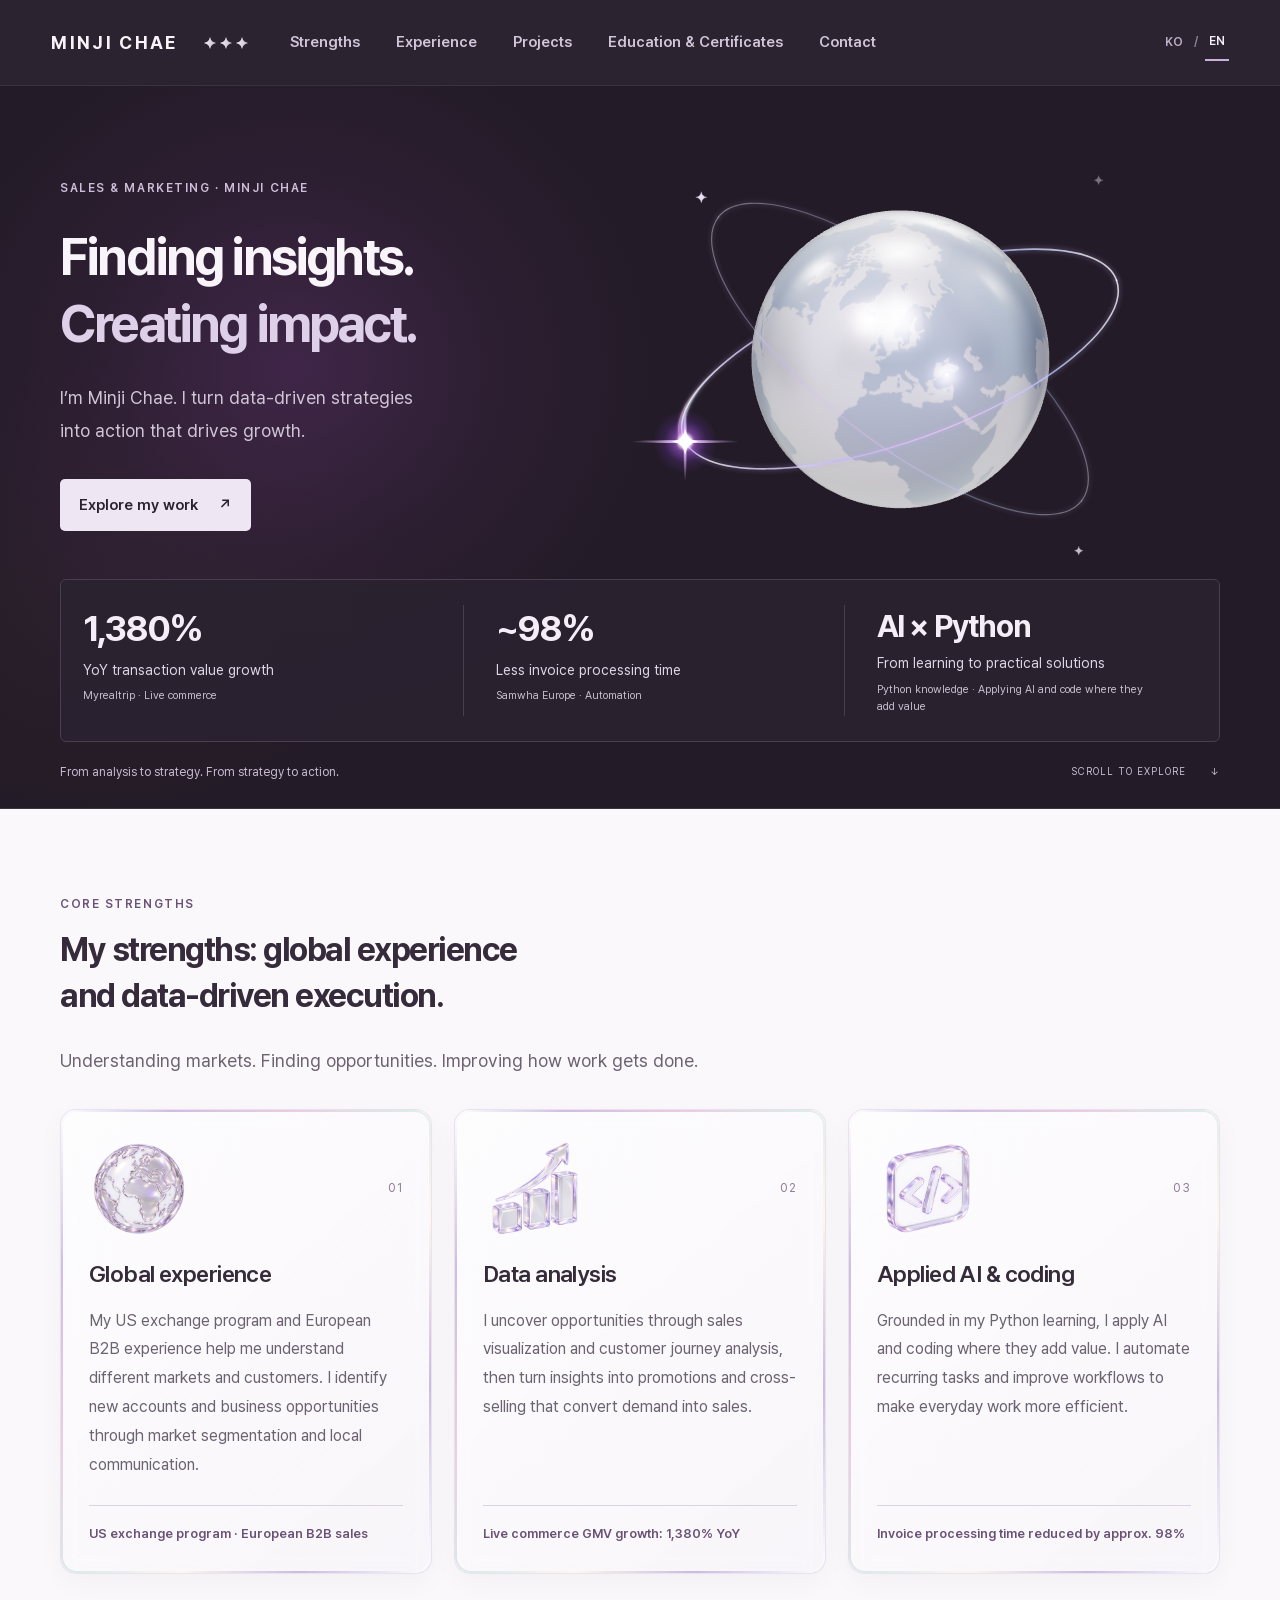
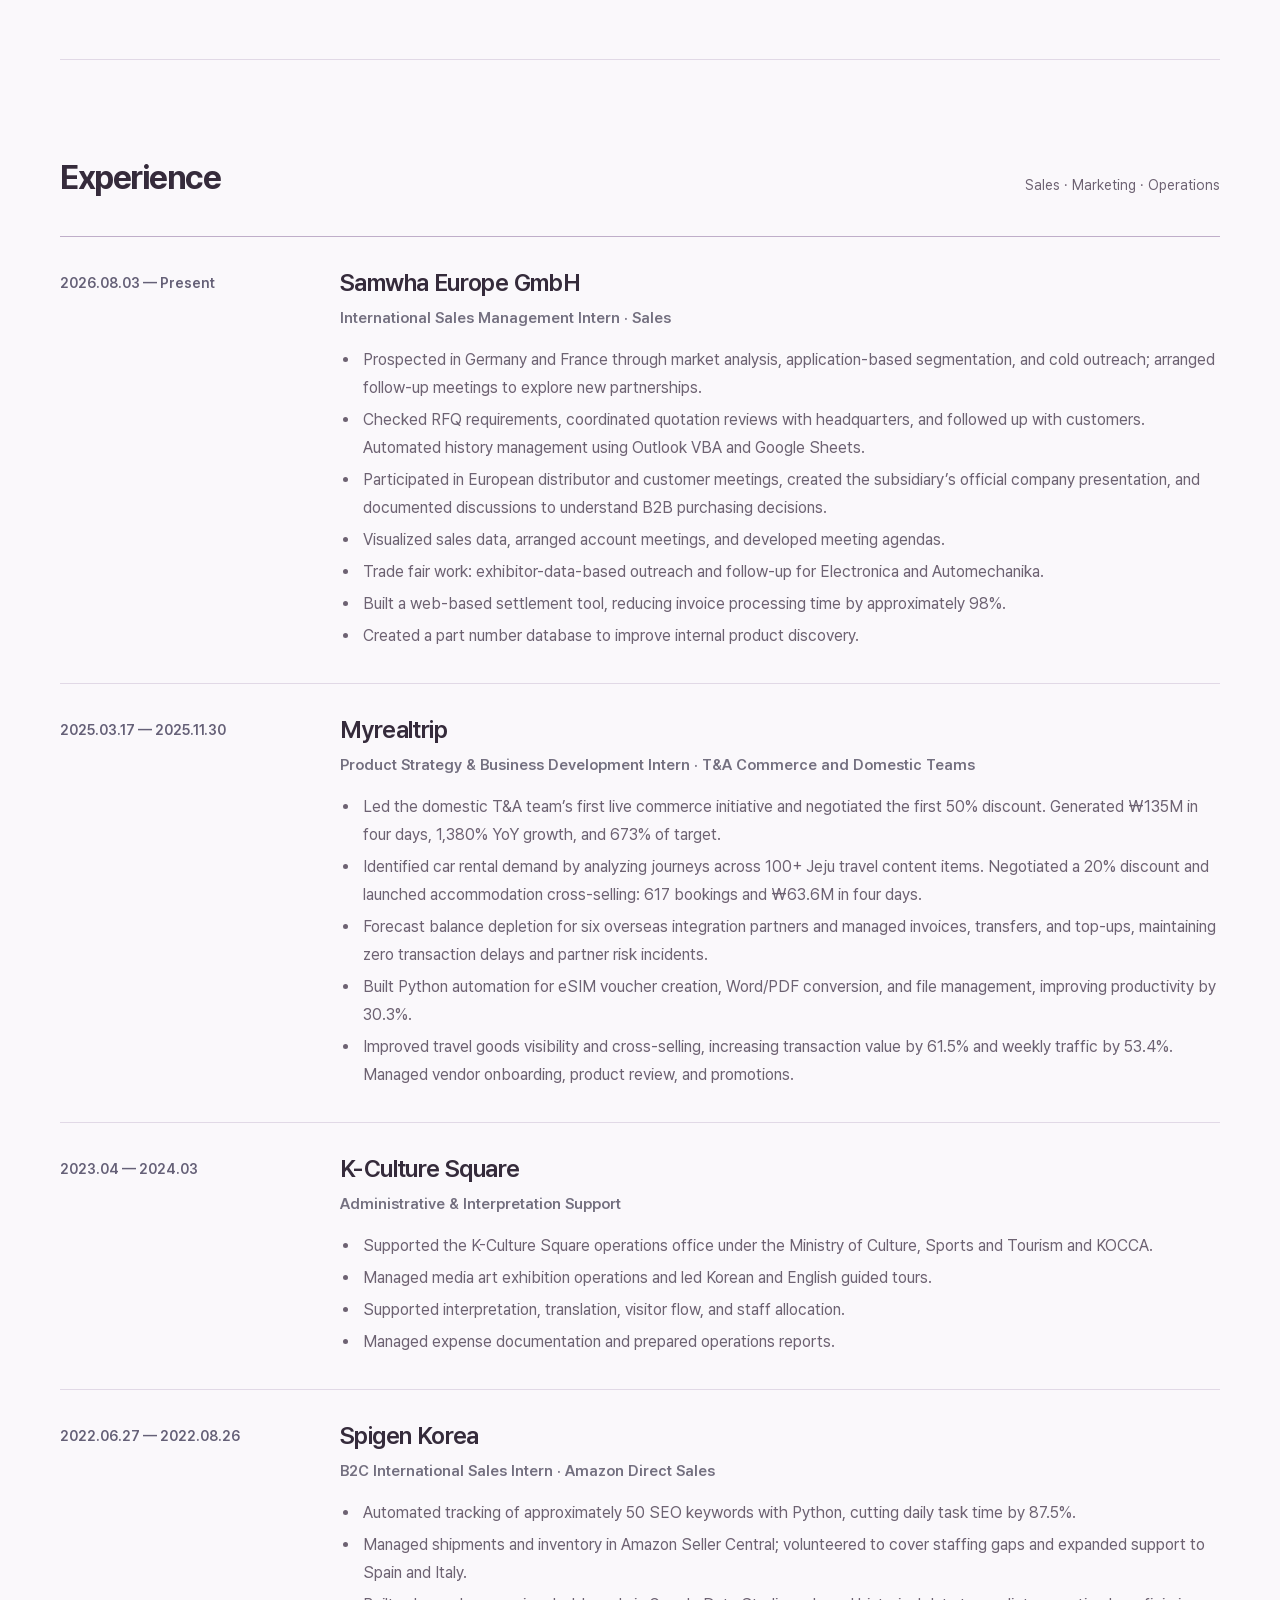
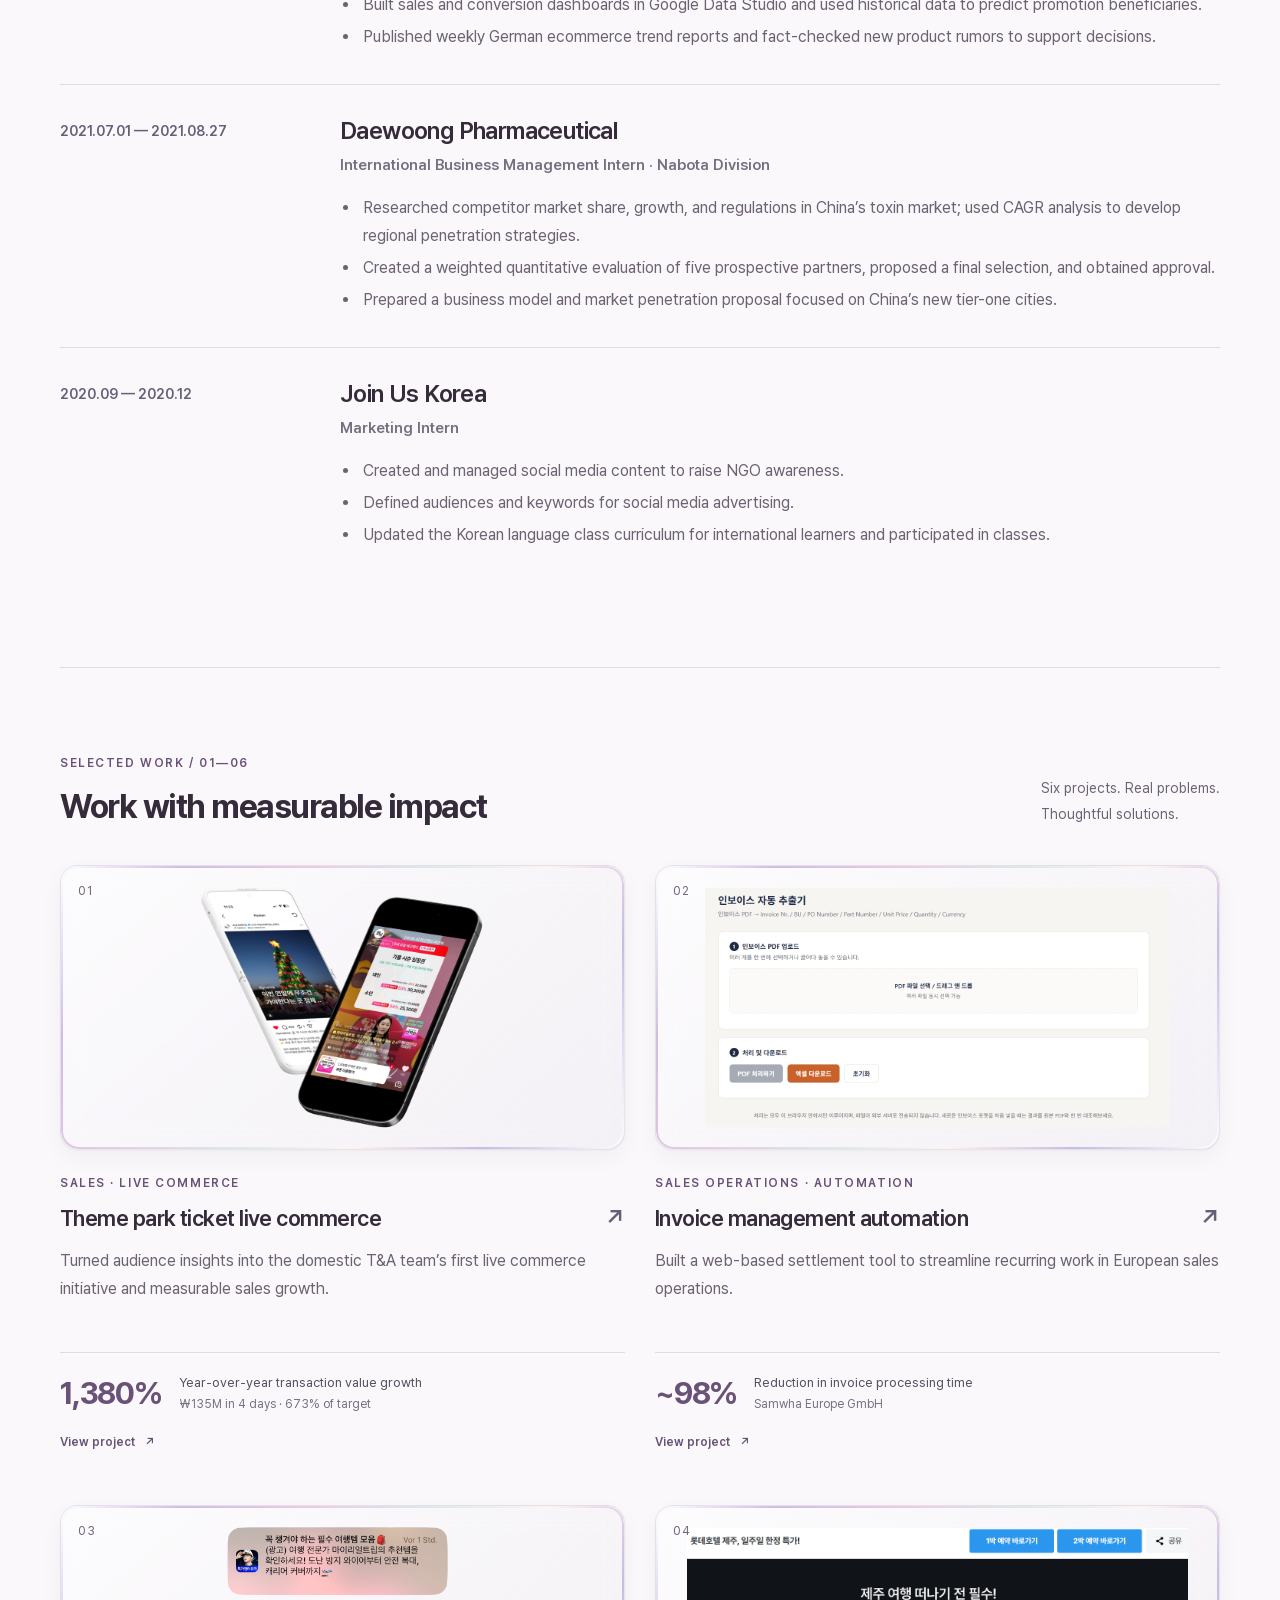
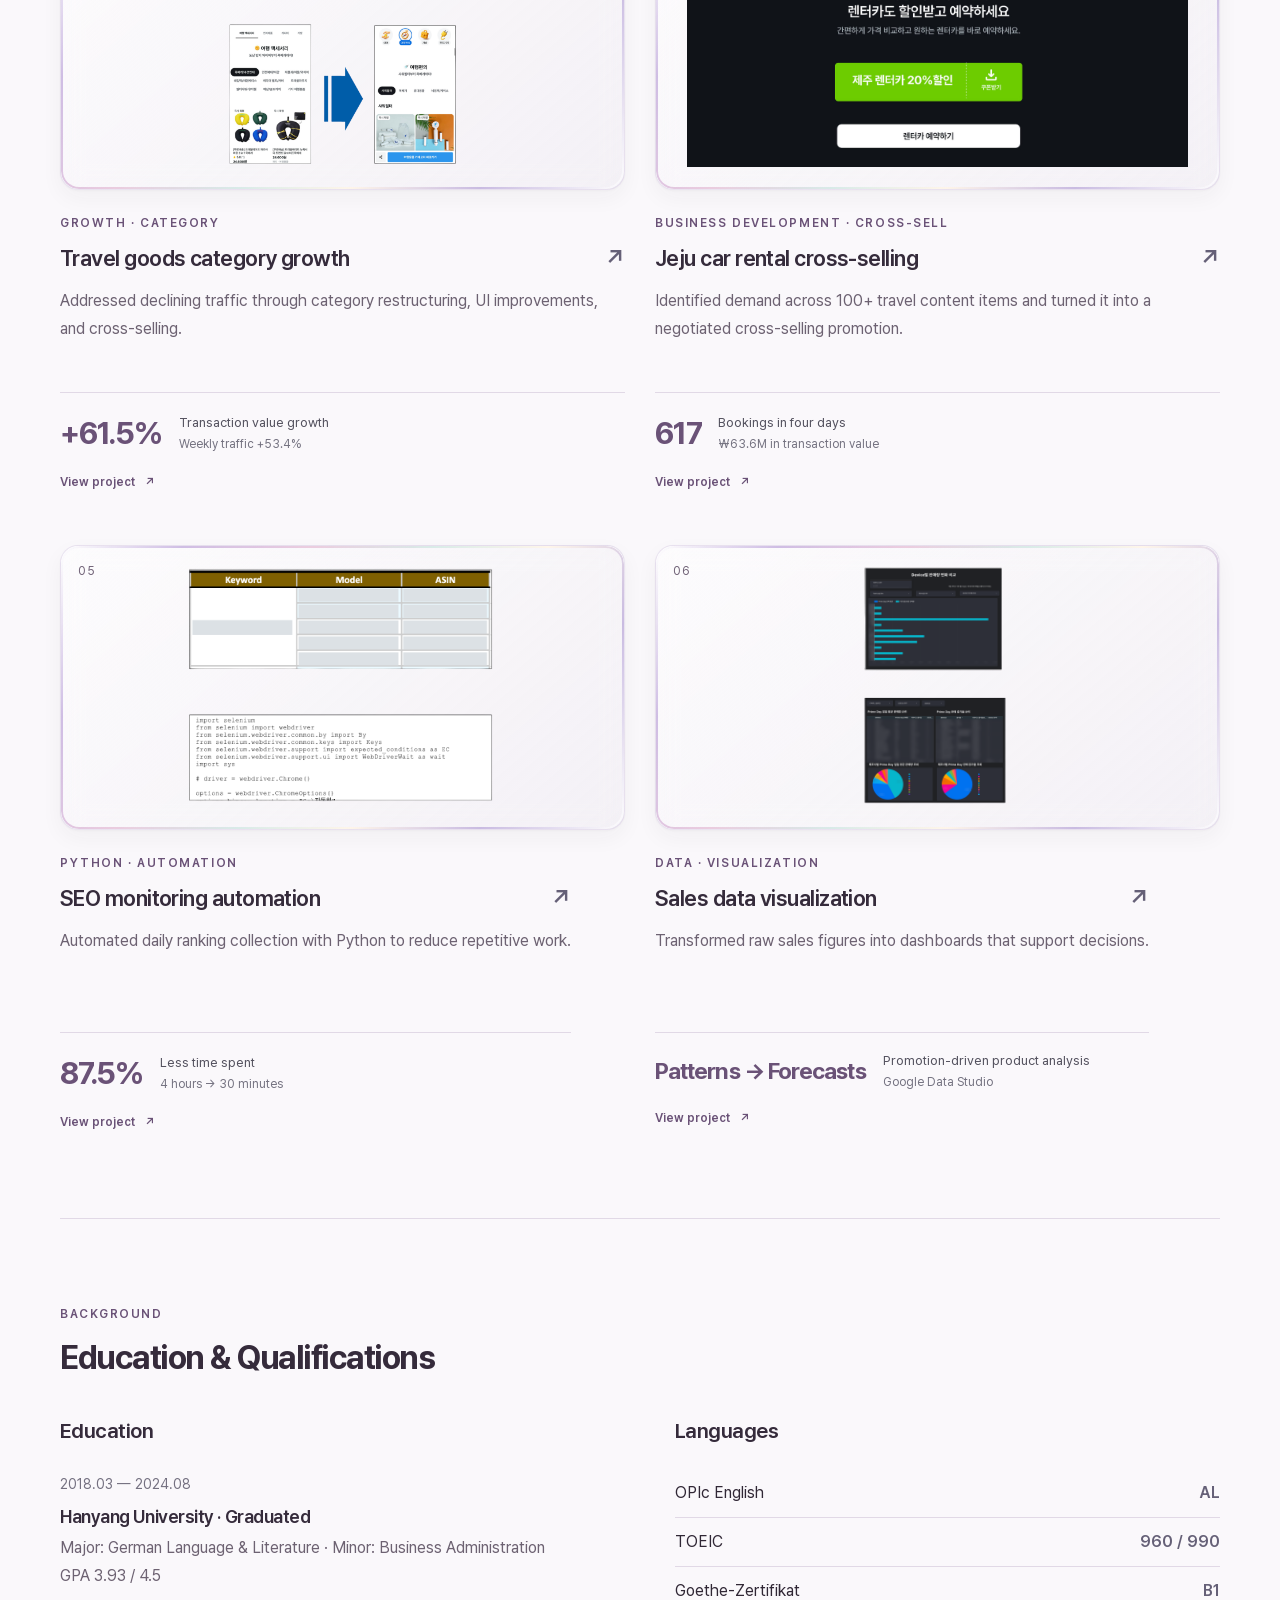
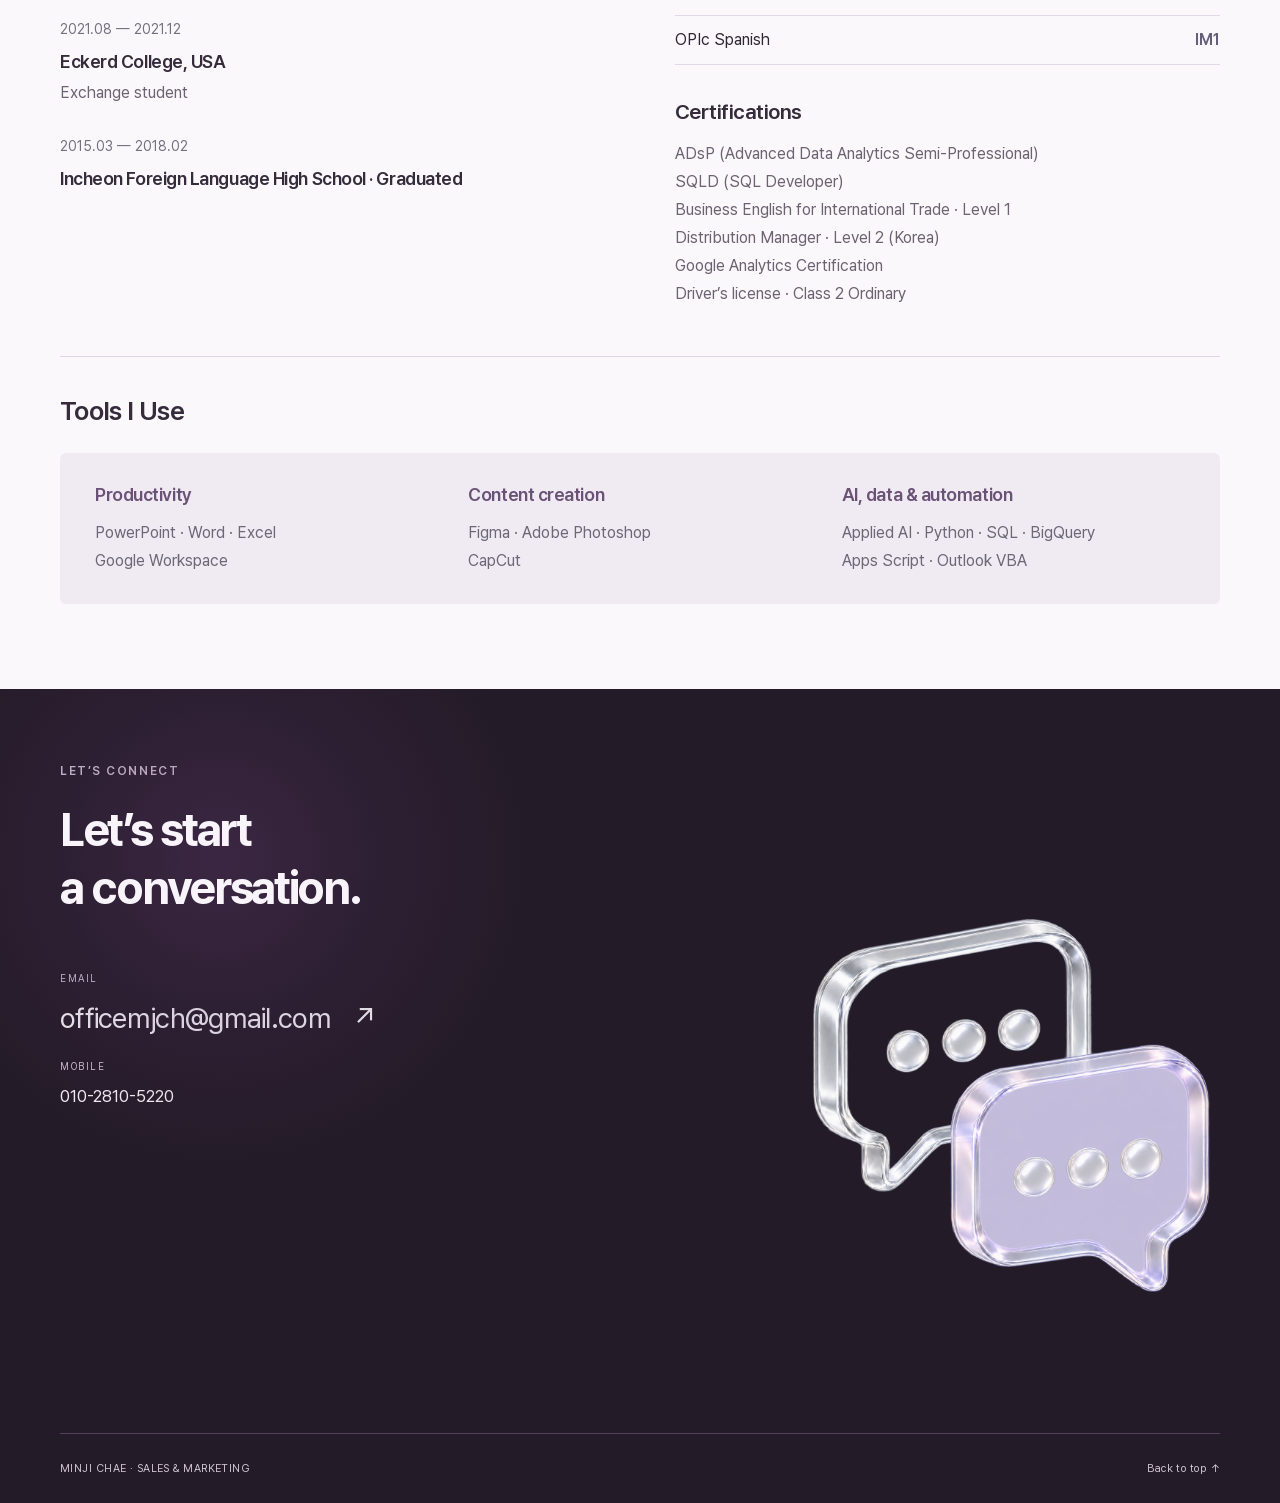
==== en.html @ 797bd3a6 "Add files via upload" ====
<!doctype html><html lang="en"><head><meta charset="UTF-8"><meta name="viewport" content="width=device-width,initial-scale=1"><meta name="description" content="Minji Chae’s sales and marketing portfolio: data-driven strategy, promotional planning, and workflow automation."><meta name="theme-color" content="#f6f6f8"><title>Minji Chae | Sales &amp; Marketing Portfolio</title><link rel="preload" href="assets/PretendardVariable.woff2" as="font" type="font/woff2" crossorigin><link rel="stylesheet" href="styles.css"><meta property="og:type" content="website"><meta property="og:site_name" content="Minji Chae Portfolio"><meta property="og:title" content="Minji Chae | Sales &amp;amp; Marketing Portfolio"><meta property="og:description" content="Minji Chae’s sales and marketing portfolio: data-driven strategy, promotional planning, and workflow automation."><meta property="og:url" content="https://minjichaehere.github.io/portfolio/en.html"><meta property="og:locale" content="en_US"><meta property="og:image" content="https://minjichaehere.github.io/portfolio/assets/portfolio-share-globe.png"><meta property="og:image:type" content="image/png"><meta property="og:image:width" content="790"><meta property="og:image:height" content="532"><meta property="og:image:alt" content="Globe with glowing star orbits on a dark plum background"><meta name="twitter:card" content="summary_large_image"><meta name="twitter:title" content="Minji Chae | Sales &amp;amp; Marketing Portfolio"><meta name="twitter:description" content="Minji Chae’s sales and marketing portfolio: data-driven strategy, promotional planning, and workflow automation."><meta name="twitter:image" content="https://minjichaehere.github.io/portfolio/assets/portfolio-share-globe.png"></head><body><a class="skip" href="#main">Skip to content</a><header><a class="brand" href="#home" aria-label="Minji Chae portfolio home">MINJI CHAE<svg class="brand-stars" width="48" height="18" viewBox="0 0 48 18" aria-hidden="true" focusable="false"><defs><linearGradient id="brandStarTone" x1="0" y1="0" x2="1" y2="0"><stop stop-color="#ffffff"/><stop offset=".5" stop-color="#e9dfef"/><stop offset="1" stop-color="#d2c5da"/></linearGradient><filter id="brandStarSoft" x="-40%" y="-40%" width="180%" height="180%"><feGaussianBlur stdDeviation=".65"/></filter><g id="brandStarTrio"><path d="M12 0 Q13.5 10.5 24 12 Q13.5 13.5 12 24 Q10.5 13.5 0 12 Q10.5 10.5 12 0Z" transform="translate(2 3) scale(.5)"/><path d="M12 0 Q13.5 10.5 24 12 Q13.5 13.5 12 24 Q10.5 13.5 0 12 Q10.5 10.5 12 0Z" transform="translate(18 3) scale(.5)"/><path d="M12 0 Q13.5 10.5 24 12 Q13.5 13.5 12 24 Q10.5 13.5 0 12 Q10.5 10.5 12 0Z" transform="translate(34 3) scale(.5)"/></g></defs><g fill="url(#brandStarTone)"><use href="#brandStarTrio" filter="url(#brandStarSoft)" opacity=".65"/><use href="#brandStarTrio" opacity=".85"/></g></svg></a><nav aria-label="Main navigation"><a href="#about">Strengths</a><a href="#experience">Experience</a><a href="#projects">Projects</a><a href="#qualifications">Education & Certificates</a><a href="#contact">Contact</a></nav><div class="language-switch" aria-label="Select language"><a href="index.html" lang="ko">KO</a><span>/</span><a href="en.html" lang="en" aria-current="page">EN</a></div></header><main id="main"><section id="home" class="hero"><div class="hero-inner"><div class="hero-main"><div class="hero-text"><p class="eyebrow">SALES &amp; MARKETING · MINJI CHAE</p><h1>Finding insights.<br><span>Creating impact.</span></h1><p class="hero-description">I’m Minji Chae. I turn data-driven strategies<br class="desktop-break"> into action that drives growth.</p><div class="actions"><a class="btn primary" href="#projects">Explore my work <span aria-hidden="true">↗</span></a></div></div></div><div class="hero-mobile-space" aria-hidden="true"><div class="hero-backdrop" aria-hidden="true"><div class="pearl-art"><img class="globe-fallback" src="assets/globe-static.png" alt="" width="640" height="640"></div></div></div><div class="hero-metrics" aria-label="Key outcomes"><div><strong>1,380%</strong><p>YoY transaction value growth</p><span>Myrealtrip · Live commerce</span></div><div><strong>~98%</strong><p>Less invoice processing time</p><span>Samwha Europe · Automation</span></div><div><strong class="ai-metric">AI × Python</strong><p>From learning to practical solutions</p><span>Python knowledge · Applying AI and code where they add value</span></div></div><div class="hero-bottom"><p>From analysis to strategy. From strategy to action.</p><a href="#projects" aria-label="Scroll to selected work">SCROLL TO EXPLORE <span aria-hidden="true">↓</span></a></div></div></section><div class="wrap"><section id="about" class="section about"><div class="section-heading"><div><p class="eyebrow">CORE STRENGTHS</p><h2>My strengths: global experience<br>and data-driven execution.</h2></div></div><p class="strength-intro">Understanding markets. Finding opportunities. Improving how work gets done.</p><div class="strength-cards"><article class="strength-card"><div class="strength-card-top"><img class="strength-icon" src="assets/strength-global-glass.png" alt="" width="100" height="100" loading="lazy"><span>01</span></div><h3>Global experience</h3><p>My US exchange program and European B2B experience help me understand different markets and customers. I identify new accounts and business opportunities through market segmentation and local communication.</p><div class="strength-proof">US exchange program · European B2B sales</div></article><article class="strength-card"><div class="strength-card-top"><img class="strength-icon" src="assets/strength-data-glass.png" alt="" width="100" height="100" loading="lazy"><span>02</span></div><h3>Data analysis</h3><p>I uncover opportunities through sales visualization and customer journey analysis, then turn insights into promotions and cross-selling that convert demand into sales.</p><div class="strength-proof">Live commerce GMV growth: 1,380% YoY</div></article><article class="strength-card"><div class="strength-card-top"><img class="strength-icon" src="assets/strength-code-glass.png" alt="" width="100" height="100" loading="lazy"><span>03</span></div><h3>Applied AI & coding</h3><p>Grounded in my Python learning, I apply AI and coding where they add value. I automate recurring tasks and improve workflows to make everyday work more efficient.</p><div class="strength-proof">Invoice processing time reduced by approx. 98%</div></article></div></section><section id="experience" class="section"><div class="section-heading"><div><h2>Experience</h2></div><span class="section-aside">Sales · Marketing · Operations</span></div><div class="experience-list"><article class="experience-row"><p class="date">2026.08.03 — Present</p><div><h3>Samwha Europe GmbH</h3><p class="job">International Sales Management Intern · Sales</p><ul><li>Prospected in Germany and France through market analysis, application-based segmentation, and cold outreach; arranged follow-up meetings to explore new partnerships.</li><li>Checked RFQ requirements, coordinated quotation reviews with headquarters, and followed up with customers. Automated history management using Outlook VBA and Google Sheets.</li><li>Participated in European distributor and customer meetings, created the subsidiary’s official company presentation, and documented discussions to understand B2B purchasing decisions.</li><li>Visualized sales data, arranged account meetings, and developed meeting agendas.</li><li>Trade fair work: exhibitor-data-based outreach and follow-up for Electronica and Automechanika.</li><li>Built a web-based settlement tool, reducing invoice processing time by approximately 98%.</li><li>Created a part number database to improve internal product discovery.</li></ul></div></article><article class="experience-row"><p class="date">2025.03.17 — 2025.11.30</p><div><h3>Myrealtrip</h3><p class="job">Product Strategy & Business Development Intern · T&A Commerce and Domestic Teams</p><ul><li>Led the domestic T&A team’s first live commerce initiative and negotiated the first 50% discount. Generated ₩135M in four days, 1,380% YoY growth, and 673% of target.</li><li>Identified car rental demand by analyzing journeys across 100+ Jeju travel content items. Negotiated a 20% discount and launched accommodation cross-selling: 617 bookings and ₩63.6M in four days.</li><li>Forecast balance depletion for six overseas integration partners and managed invoices, transfers, and top-ups, maintaining zero transaction delays and partner risk incidents.</li><li>Built Python automation for eSIM voucher creation, Word/PDF conversion, and file management, improving productivity by 30.3%.</li><li>Improved travel goods visibility and cross-selling, increasing transaction value by 61.5% and weekly traffic by 53.4%. Managed vendor onboarding, product review, and promotions.</li></ul></div></article><article class="experience-row"><p class="date">2023.04 — 2024.03</p><div><h3>K-Culture Square</h3><p class="job">Administrative &amp; Interpretation Support</p><ul><li>Supported the K-Culture Square operations office under the Ministry of Culture, Sports and Tourism and KOCCA.</li><li>Managed media art exhibition operations and led Korean and English guided tours.</li><li>Supported interpretation, translation, visitor flow, and staff allocation.</li><li>Managed expense documentation and prepared operations reports.</li></ul><p class="note"></p></div></article><article class="experience-row"><p class="date">2022.06.27 — 2022.08.26</p><div><h3>Spigen Korea</h3><p class="job">B2C International Sales Intern · Amazon Direct Sales</p><ul><li>Automated tracking of approximately 50 SEO keywords with Python, cutting daily task time by 87.5%.</li><li>Managed shipments and inventory in Amazon Seller Central; volunteered to cover staffing gaps and expanded support to Spain and Italy.</li><li>Built sales and conversion dashboards in Google Data Studio and used historical data to predict promotion beneficiaries.</li><li>Published weekly German ecommerce trend reports and fact-checked new product rumors to support decisions.</li></ul></div></article><article class="experience-row"><p class="date">2021.07.01 — 2021.08.27</p><div><h3>Daewoong Pharmaceutical</h3><p class="job">International Business Management Intern · Nabota Division</p><ul><li>Researched competitor market share, growth, and regulations in China’s toxin market; used CAGR analysis to develop regional penetration strategies.</li><li>Created a weighted quantitative evaluation of five prospective partners, proposed a final selection, and obtained approval.</li><li>Prepared a business model and market penetration proposal focused on China’s new tier-one cities.</li></ul></div></article><article class="experience-row"><p class="date">2020.09 — 2020.12</p><div><h3>Join Us Korea</h3><p class="job">Marketing Intern</p><ul><li>Created and managed social media content to raise NGO awareness.</li><li>Defined audiences and keywords for social media advertising.</li><li>Updated the Korean language class curriculum for international learners and participated in classes.</li></ul><p class="note"></p></div></article></div></section><section id="projects" class="section"><div class="section-heading"><div><p class="eyebrow">SELECTED WORK / 01—06</p><h2>Work with measurable impact</h2></div><p>Six projects. Real problems.<br>Thoughtful solutions.</p></div><div class="project-grid"><button class="project-card" data-project="live" aria-haspopup="dialog"><div class="project-image live"><span class="project-no">01</span><span class="source-crop" style="--crop-ratio:780/660;--source-width:138.46154%;--source-left:-19.23077%;--source-top:-41.66667%"><img src="assets/live-cutout.png" alt="Theme park social content and live commerce broadcast" loading="lazy"></span></div><div class="project-copy"><p class="eyebrow">SALES · LIVE COMMERCE</p><h3>Theme park ticket live commerce<span aria-hidden="true">↗</span></h3><p>Turned audience insights into the domestic T&A team’s first live commerce initiative and measurable sales growth.</p><div class="card-result"><strong>1,380%</strong><span>Year-over-year transaction value growth<small>₩135M in 4 days · 673% of target</small></span></div><span class="detail-link">View project <span aria-hidden="true">↗</span></span></div></button><button class="project-card" data-project="invoice" aria-haspopup="dialog"><div class="project-image invoice"><span class="project-no">02</span><img src="assets/invoice-clean.png" alt="Invoice PDF extraction and Excel download tool" loading="lazy"></div><div class="project-copy"><p class="eyebrow">SALES OPERATIONS · AUTOMATION</p><h3>Invoice management automation<span aria-hidden="true">↗</span></h3><p>Built a web-based settlement tool to streamline recurring work in European sales operations.</p><div class="card-result"><strong>~98%</strong><span>Reduction in invoice processing time<small>Samwha Europe GmbH</small></span></div><span class="detail-link">View project <span aria-hidden="true">↗</span></span></div></button><button class="project-card" data-project="category" aria-haspopup="dialog"><div class="project-image category"><span class="project-no">03</span><span class="source-crop" style="--crop-ratio:830/860;--source-width:130.12048%;--source-left:-9.03614%;--source-top:-16.27907%"><img src="assets/category-cutout.png" alt="Travel goods category UI before and after improvements" loading="lazy"></span></div><div class="project-copy"><p class="eyebrow">GROWTH · CATEGORY</p><h3>Travel goods category growth<span aria-hidden="true">↗</span></h3><p>Addressed declining traffic through category restructuring, UI improvements, and cross-selling.</p><div class="card-result"><strong>+61.5%</strong><span>Transaction value growth<small>Weekly traffic +53.4%</small></span></div><span class="detail-link">View project <span aria-hidden="true">↗</span></span></div></button><button class="project-card" data-project="rental" aria-haspopup="dialog"><div class="project-image rental"><span class="project-no">04</span><img src="assets/jeju-hotel-coupon.png" alt="Jeju rental car 20% discount coupon within a hotel promotion" loading="lazy"></div><div class="project-copy"><p class="eyebrow">BUSINESS DEVELOPMENT · CROSS-SELL</p><h3>Jeju car rental cross-selling<span aria-hidden="true">↗</span></h3><p>Identified demand across 100+ travel content items and turned it into a negotiated cross-selling promotion.</p><div class="card-result"><strong>617</strong><span>Bookings in four days<small>₩63.6M in transaction value</small></span></div><span class="detail-link">View project <span aria-hidden="true">↗</span></span></div></button><button class="project-card" data-project="seo" aria-haspopup="dialog"><div class="project-image seo"><span class="project-no">05</span><span class="source-crop" style="--crop-ratio:800/620;--source-width:135.00000%;--source-left:-18.12500%;--source-top:-37.90323%"><img src="assets/seo-redacted.png" alt="Keyword and ASIN table with Python automation code" loading="lazy"></span></div><div class="project-copy"><p class="eyebrow">PYTHON · AUTOMATION</p><h3>SEO monitoring automation<span aria-hidden="true">↗</span></h3><p>Automated daily ranking collection with Python to reduce repetitive work.</p><div class="card-result"><strong>87.5%</strong><span>Less time spent<small>4 hours → 30 minutes</small></span></div><span class="detail-link">View project <span aria-hidden="true">↗</span></span></div></button><button class="project-card" data-project="data" aria-haspopup="dialog"><div class="project-image data"><span class="project-no">06</span><span class="source-crop" style="--crop-ratio:640/1035;--source-width:168.75000%;--source-left:-35.93750%;--source-top:-2.89855%"><img src="assets/spigen-dashboard-private.png" alt="Sales dashboard for analyzing products benefiting from promotions" loading="lazy"></span></div><div class="project-copy"><p class="eyebrow">DATA · VISUALIZATION</p><h3>Sales data visualization<span aria-hidden="true">↗</span></h3><p>Transformed raw sales figures into dashboards that support decisions.</p><div class="card-result"><strong>Patterns → Forecasts</strong><span>Promotion-driven product analysis<small>Google Data Studio</small></span></div><span class="detail-link">View project <span aria-hidden="true">↗</span></span></div></button></div></section><section id="qualifications" class="section qualifications"><div class="section-heading"><div><p class="eyebrow">BACKGROUND</p><h2>Education &amp; Qualifications</h2></div></div><div class="background-grid"><div><h3>Education</h3><article><span class="date">2018.03 — 2024.08</span><h4>Hanyang University · Graduated</h4><p>Major: German Language &amp; Literature · Minor: Business Administration<br>GPA 3.93 / 4.5</p></article><article><span class="date">2021.08 — 2021.12</span><h4>Eckerd College, USA</h4><p>Exchange student</p></article><article><span class="date">2015.03 — 2018.02</span><h4>Incheon Foreign Language High School · Graduated</h4></article></div><div><h3>Languages</h3><dl><div><dt>OPIc English</dt><dd>AL</dd></div><div><dt>TOEIC</dt><dd>960 / 990</dd></div><div><dt>Goethe-Zertifikat</dt><dd>B1</dd></div><div><dt>OPIc Spanish</dt><dd>IM1</dd></div></dl><h3 class="cert-title">Certifications</h3><p>ADsP (Advanced Data Analytics Semi-Professional)<br>SQLD (SQL Developer)<br>Business English for International Trade · Level 1<br>Distribution Manager · Level 2 (Korea)<br>Google Analytics Certification<br>Driver’s license · Class 2 Ordinary</p></div></div><div class="available-tools"><h3 class="tools-heading">Tools I Use</h3><div class="skills"><div><h3>Productivity</h3><p>PowerPoint · Word · Excel<br>Google Workspace</p></div><div><h3>Content creation</h3><p>Figma · Adobe Photoshop<br>CapCut</p></div><div><h3>AI, data & automation</h3><p>Applied AI · Python · SQL · BigQuery<br>Apps Script · Outlook VBA</p></div></div></div></section></div><section id="contact" class="contact"><div class="wrap"><p class="eyebrow">LET’S CONNECT</p><h2>Let’s start<br>a conversation.</h2><div class="contact-grid"><div><span class="contact-label">EMAIL</span><a class="email" href="mailto:officemjch@gmail.com">officemjch@gmail.com <span aria-hidden="true">↗</span></a><span class="contact-label">MOBILE</span><a href="tel:+821028105220">010-2810-5220</a></div></div><div class="contact-art" aria-hidden="true"><img src="assets/contact-opal-rim.png" alt="" width="1024" height="1024" loading="lazy"></div><footer><span>MINJI CHAE · SALES &amp; MARKETING</span><a href="#home">Back to top <span aria-hidden="true">↑</span></a></footer></div></section></main><dialog id="project-dialog" aria-labelledby="dialog-title"><div class="dialog-bar"><span>PROJECT DETAIL</span><button id="close-dialog" aria-label="Close project details">Close <span aria-hidden="true">×</span></button></div><div id="dialog-content"></div></dialog><script src="app.js"></script><script type="module" src="pearl.js"></script></body></html>
---- styles.css ----
@font-face{font-family:Pretendard;src:url('assets/PretendardVariable.woff2') format('woff2');font-weight:100 900;font-style:normal;font-display:swap}*{box-sizing:border-box}html{scroll-behavior:smooth;scroll-padding-top:100px}body{margin:0;color:#27272f;background:#fff;font-family:Pretendard,sans-serif;font-size:17px;line-height:1.75;font-weight:400;word-break:keep-all}a{color:inherit;text-decoration:none}button{font:inherit;color:inherit}button,a{-webkit-tap-highlight-color:transparent}button{cursor:pointer}img{max-width:100%;display:block}h1,h2,h3,h4,p{margin:0}h1,h2{font-weight:700;line-height:1.25;letter-spacing:-.045em}h3,h4{font-weight:600;line-height:1.4;letter-spacing:-.025em}a:focus-visible,button:focus-visible{outline:3px solid #9974ae;outline-offset:6px}a:hover{text-decoration:underline;text-underline-offset:5px}header{height:88px;padding:0 5%;display:flex;align-items:center;justify-content:space-between;background:rgba(255,255,255,.97);border-bottom:1px solid #e7edf3;position:sticky;top:0;z-index:10}.brand{display:flex;align-items:center;gap:14px;font-size:15px;font-weight:700;letter-spacing:.045em}.brand-label{font-size:10px;letter-spacing:.12em;color:#5f6e7e;margin-left:10px}.dots{display:flex;gap:4px}.dots i{width:7px;height:7px;background:#078bd0;border-radius:50%}.dots i:nth-child(2){background:#0060ad}.dots i:nth-child(3){background:#003345}nav{display:flex;gap:34px;font-size:14px;font-weight:600}nav a:last-child{color:#6a5277}.skip{position:fixed;top:-100px;left:10px;padding:12px;background:#fff;z-index:50}.skip:focus{top:8px}.hero{background:radial-gradient(ellipse at 88% 28%,#dbddf4 0,transparent 46%),radial-gradient(ellipse at 72% 0%,#e0f4f0 0,transparent 45%),#f6f8fa;overflow:hidden}.hero-inner{max-width:1240px;margin:auto;padding:83px 40px 26px}.eyebrow{font-size:12px;font-weight:600;letter-spacing:.13em;color:#6a5277}.hero h1{font-size:clamp(42px,4.5vw,66px);margin:25px 0 25px;color:#162b48;line-height:1.3}.hero h1 span{color:#6a5277}.hero-description{font-size:19px;line-height:1.8;color:#665b6a}.actions{display:flex;gap:30px;align-items:center;margin-top:32px}.btn{display:inline-flex;align-items:center;justify-content:space-between;gap:32px;padding:13px 23px;border-radius:5px;font-size:15px;font-weight:600}.primary{background:#6a5277;color:white}.primary:hover{background:#4e3959;text-decoration:none}.text-link{font-size:14px;font-weight:600;display:flex;gap:18px}.hero-bottom{border-top:1px solid #d4dde6;display:flex;align-items:center;justify-content:space-between;margin-top:69px;padding-top:20px;color:#5c6a7a;font-size:12px}.hero-bottom a{font-size:10px;letter-spacing:.1em}.hero-bottom a span{margin-left:20px}.wrap{max-width:1240px;padding:0 40px;margin:auto}.section{padding:98px 0;scroll-margin-top:0}.section+.section{border-top:1px solid #e0dfe7}.section-heading{display:flex;justify-content:space-between;align-items:flex-end;gap:30px;margin-bottom:38px}.section-heading h2{font-size:35px;margin-top:12px}.section-heading>p,.section-aside{font-size:14px;color:#706574;line-height:1.8}.project-grid{display:grid;grid-template-columns:1fr 1fr;gap:52px 30px}.project-card{padding:0;background:none;border:none;text-align:left;display:flex;flex-direction:column;min-width:0}.project-image{height:285px;background:#efedf3;width:100%;padding:22px 38px;position:relative;overflow:hidden;border-radius:6px}.project-image img{height:100%;width:100%;object-fit:contain;mix-blend-mode:multiply;transition:transform .25s}.project-card:hover .project-image img{transform:scale(1.025)}.project-no{position:absolute;top:15px;left:17px;font-size:12px;color:#716378;letter-spacing:.05em}.project-image.category{background:#edf3f0;padding:38px 30px}.project-image.seo{background:#eef0f6;padding:32px 50px}.project-image.data{background:#e9eef3}.project-copy{padding-top:23px;flex:1}.project-copy h3{font-size:24px;display:flex;justify-content:space-between;align-items:center;gap:12px;margin:8px 0 12px}.project-copy h3 span{font-size:24px;color:#6a5277}.project-copy>p:not(.eyebrow){font-size:16px;color:#685f6d;line-height:1.75}.card-result{display:flex;align-items:center;gap:18px;border-top:1px solid #dde5ed;margin-top:21px;padding-top:18px}.card-result strong{font-size:35px;font-weight:700;line-height:1.4;letter-spacing:-.04em;color:#6a5277}.card-result>span{font-size:13px;line-height:1.5;color:#53515e}.card-result small{display:block;font-size:12px;color:#756979;margin-top:2px}.detail-link{display:block;font-size:12px;margin-top:17px;font-weight:600;color:#6a5277}.detail-link span{margin-left:6px}.about-layout{display:grid;grid-template-columns:310px 1fr;gap:80px}.portrait-frame{align-self:start;background:#f5f6f7;position:relative;border-radius:5px;overflow:hidden}.portrait-frame>img{height:390px;object-fit:contain;width:100%;object-position:bottom}.portrait-caption{background:#edf2f7;padding:18px 25px;display:flex;align-items:center;justify-content:space-between}.portrait-caption strong{font-size:21px;font-weight:600}.portrait-caption span{font-size:13px;color:#5c6d81}.about-lead{font-size:24px;font-weight:600;color:#33332f;line-height:1.5;margin-bottom:23px}.strength{display:flex;gap:20px;border-top:1px solid #e0dfe7;padding:22px 0}.strength>span{font-size:12px;color:#6a5277;padding-top:3px}.strength h3{font-size:19px;margin-bottom:7px}.strength p{font-size:16px;color:#6a6975}.experience-row{display:grid;grid-template-columns:240px 1fr;gap:40px;border-top:1px solid #e0dfe7;padding:29px 0}.experience-row:first-child{border-color:#9eb2c6}.date{font-size:14px;color:#75617f}.experience-row>.date{padding-top:5px;color:#6a5277;font-weight:600}.experience-row h3{font-size:24px}.job{font-size:15px;color:#725d7c;margin:5px 0 15px;font-weight:600}ul{margin:0;padding-left:20px}li{padding-left:3px;margin:4px 0}.experience-row li{font-size:16px;color:#6a6975}.note{font-size:13px;color:#756979;margin-top:12px}.note:empty{display:none}.skills{display:grid;grid-template-columns:repeat(3,1fr);background:#efedf3;border-radius:6px;padding:29px 35px;margin-bottom:45px;gap:30px}.skills h3{font-size:18px;color:#6a5277;margin-bottom:12px}.skills p{font-size:16px;color:#675b6d}.background-grid{display:grid;grid-template-columns:1fr 1fr;gap:70px}.background-grid>div>h3{font-size:21px;margin-bottom:24px}.background-grid article{margin-bottom:24px}.background-grid h4{font-size:18px;margin:5px 0}.background-grid p{font-size:16px;color:#6a6975}.background-grid dl{margin:0}.background-grid dl>div{display:flex;justify-content:space-between;gap:20px;padding:10px 0;border-bottom:1px solid #e0dfe7;font-size:16px}.background-grid dd{margin:0;color:#6a5277;font-weight:600}.background-grid .cert-title{margin-top:32px;margin-bottom:13px}.contact{background:#292931;color:white;padding:75px 0 0}.contact .eyebrow{color:#d0cedb}.contact h2{font-size:46px;margin:19px 0 39px}.contact-grid{display:grid;grid-template-columns:1.1fr 1fr;gap:60px}.contact-label{display:block;font-size:10px;letter-spacing:.15em;color:#d0cedb;margin:15px 0 6px}.email{font-size:clamp(19px,2.2vw,29px);letter-spacing:-.025em;display:block}.email span{margin-left:15px}.download-box{border-left:1px solid #5c5a6a;padding-left:45px}.download-box h3{font-size:20px}.download-box p{font-size:15px;color:#d0cedb;margin:12px 0 22px}.light{color:#35283d;background:white}.contact footer{margin-top:65px;border-top:1px solid #5c5a6a;padding:25px 0;display:flex;justify-content:space-between;font-size:11px;letter-spacing:.04em;color:#d0cedb}dialog{width:min(920px,calc(100% - 40px));max-height:90dvh;border:0;border-radius:10px;padding:0;color:#27272f;box-shadow:0 20px 100px #061d4940}dialog::backdrop{background:#231b27b8;backdrop-filter:blur(4px)}.dialog-bar{position:sticky;top:0;background:#fff;border-bottom:1px solid #e0dfe7;padding:14px 25px;display:flex;justify-content:space-between;align-items:center;z-index:1;font-size:11px;letter-spacing:.1em;color:#715c7c}.dialog-bar button{background:#efedf3;border:0;border-radius:4px;padding:8px 15px;font-size:14px}.dialog-bar button span{font-size:20px;margin-left:12px;line-height:1}#dialog-content{padding:35px 45px 45px}#dialog-title{font-size:34px;margin:10px 0 25px}.dialog-metric{background:#efedf3;border-left:3px solid #6a5277;padding:18px 24px;margin:20px 0 28px;display:flex;gap:22px;align-items:center}.dialog-metric strong{font-size:34px;color:#6a5277}.dialog-metric span{font-size:15px}.detail-section{margin:28px 0}.detail-section h3{font-size:20px;color:#6a5277;margin-bottom:12px}.detail-section p,.detail-section li{font-size:17px;color:#53515e;line-height:1.8}.gallery{display:grid;gap:23px;margin-top:35px}.gallery figure{margin:0;background:#f3f5f7;padding:20px;border-radius:5px}.gallery img{max-height:540px;margin:auto;object-fit:contain;cursor:zoom-in}.gallery figcaption{font-size:13px;color:#736578;margin-top:13px;text-align:center}.gallery a{display:block}.source-note{font-size:12px;color:#776980;margin-top:25px}body.modal-open{overflow:hidden}@media(min-width:1450px){.hero-inner{padding-top:105px;padding-bottom:30px}.hero-bottom{margin-top:85px}}@media(max-width:850px){header{height:74px;padding:0 25px}.brand-label{display:none}nav{gap:20px}.hero-inner{padding:65px 30px 25px}.wrap{padding:0 30px}.hero h1{font-size:47px}.section{padding:75px 0}.section-heading h2{font-size:30px}.project-image{height:230px;padding:25px}.project-copy h3{font-size:21px}.card-result{gap:12px}.card-result strong{font-size:30px}.about-layout{grid-template-columns:240px 1fr;gap:35px}.portrait-frame>img{height:340px}.experience-row{grid-template-columns:185px 1fr;gap:25px}.contact-grid{gap:30px}.download-box{padding-left:25px}.skills{padding:25px;gap:18px}}@media(max-width:600px){body{font-size:16px}header{height:68px;padding:0 20px}.brand{font-size:12px;gap:8px;letter-spacing:0}.dots{gap:3px}.dots i{width:5px;height:5px}nav{gap:15px;font-size:12px}nav a:last-child span{display:none}.hero-inner{padding:51px 22px 23px}.hero h1{font-size:clamp(30px,7.8vw,45px);line-height:1.4;letter-spacing:-.055em;margin-top:20px}.hero-description{font-size:17px}.eyebrow{font-size:10px}.actions{gap:22px;flex-wrap:wrap;margin-top:27px}.btn{font-size:14px;padding:12px 18px;gap:20px}.text-link{font-size:12px;gap:10px}.hero-bottom{margin-top:45px;padding-top:17px}.hero-bottom p{font-size:11px}.hero-bottom a{font-size:0}.hero-bottom a span{font-size:17px}.wrap{padding:0 22px}.section{padding:62px 0}.section-heading{display:block;margin-bottom:28px}.section-heading h2{font-size:29px}.section-heading>p{margin-top:15px;font-size:14px}.section-heading>p br{display:none}.section-aside{display:block;margin-top:14px}.project-grid{grid-template-columns:1fr;gap:37px}.project-image{height:255px}.project-copy{padding-top:20px}.project-copy h3{font-size:23px}.project-copy>p:not(.eyebrow){font-size:16px}.card-result strong{font-size:34px}.about-layout{grid-template-columns:1fr;gap:30px}.portrait-frame{max-width:320px;width:100%;margin:auto}.portrait-frame>img{height:330px}.about-lead{font-size:24px}.strength{padding:21px 0}.experience-row{grid-template-columns:1fr;gap:9px;padding:25px 0}.experience-row h3{font-size:23px}.experience-row li{font-size:16px}.skills{grid-template-columns:1fr;padding:26px;gap:23px}.skills>div+div{border-top:1px solid #e0dfe7;padding-top:20px}.skills p br{display:none}.skills h3{margin-bottom:8px}.background-grid{grid-template-columns:1fr;gap:25px}.contact{padding-top:58px}.contact h2{font-size:40px}.contact-grid{grid-template-columns:1fr;gap:37px}.email{font-size:23px}.download-box{border-left:0;border-top:1px solid #5c5a6a;padding:28px 0 0}.contact footer{margin-top:40px;font-size:9px}.contact footer a{font-size:12px}dialog{width:calc(100% - 20px);max-height:94dvh}.dialog-bar{padding:12px 17px}#dialog-content{padding:26px 22px}#dialog-title{font-size:28px}.dialog-metric{padding:16px;gap:14px}.dialog-metric strong{font-size:29px}.dialog-metric span{font-size:13px}.gallery figure{padding:10px}.detail-section p,.detail-section li{font-size:16px}}@media(prefers-reduced-motion:reduce){html{scroll-behavior:auto}*{transition:none!important}}
/* Editorial redesign */
body{background:#fafafc;color:#27272f}header{background:#fafafcf5;border-color:#e0dfe7;gap:30px}header nav{margin-left:auto}.brand-label{color:#6b6d65}.dots i{background:#626075}.dots i:nth-child(2){background:#b7b4c6}.dots i:nth-child(3){background:#393943}.language-switch{display:flex;align-items:center;gap:8px;font-size:12px;font-weight:600;color:#777b72}.language-switch a{padding:7px 4px}.language-switch a[aria-current]{color:#6a5277;border-bottom:2px solid #6a5277}.hero{background:#f5f5f8;border-bottom:1px solid #e0dfe7}.hero-inner{padding-top:65px;padding-bottom:25px}.hero-main{display:grid;grid-template-columns:1.2fr 1fr;gap:45px;align-items:center}.hero h1{font-size:clamp(34px,3.7vw,53px);color:#27272f;line-height:1.35;letter-spacing:-.055em}.hero h1 span{color:#6a5277}.hero-description{color:#6b6a76;font-size:18px}.hero-text .eyebrow{color:#73717e}.hero-bottom{margin-top:53px;border-color:#dedde5;color:#74727f}.primary{background:#30303a}.primary:hover{background:#484853}.text-link{color:#42414d}.hero .actions{gap:24px}.hero .btn{padding:13px 19px;gap:20px}.insight-lab{--mx:0px;--my:0px;background:#fafafc;border:1px solid #d8d8cb;border-radius:14px;padding:24px;box-shadow:0 15px 35px #464e2810;min-width:0;position:relative}.lab-heading{display:flex;align-items:center;justify-content:space-between;font-size:10px;letter-spacing:.13em;color:#696e63}.lab-dot{width:7px;height:7px;background:#6a5277;border-radius:50%}.lab-visual{height:228px;position:relative;display:flex;align-items:center;justify-content:center;flex-direction:column;isolation:isolate;overflow:hidden}.lab-value{font-size:70px;font-weight:700;letter-spacing:-.065em;color:#6a5277;line-height:1.25;transform:translate(var(--mx),var(--my));transition:transform .15s ease-out}.lab-value-label{font-size:12px;color:#5f6856;margin-top:8px;z-index:1}.lab-index{position:absolute;bottom:8px;right:0;font-size:10px;letter-spacing:.1em;color:#777e6c}.orbit{position:absolute;width:210px;height:210px;border:1px solid #dadacb;border-radius:50%;z-index:-1;transform:translate(calc(var(--mx) * -1),calc(var(--my) * -1));transition:transform .3s,border-color .3s}.orbit-one{width:275px;height:146px;rotate:-26deg;border-color:#d0c8b6}.orbit-two{width:235px;height:193px;rotate:32deg}.insight-lab[data-active="1"] .orbit-one{rotate:5deg;border-color:#b89d74}.insight-lab[data-active="2"] .orbit-one{rotate:28deg;border-color:#bc7954}.insight-lab[data-active="2"] .orbit-two{rotate:-20deg}.lab-tabs{display:grid;grid-template-columns:repeat(3,1fr);gap:5px;padding:5px;background:#eeece4;border-radius:6px}.lab-tabs button{border:0;background:transparent;color:#62675d;font-size:12px;font-weight:600;padding:9px 2px;border-radius:4px}.lab-tabs button[aria-selected="true"]{background:#333d2d;color:white;box-shadow:0 2px 6px #303c2020}#lab-panel{padding:17px 2px 0;min-height:88px}#lab-description{font-size:14px;line-height:1.7;color:#525d4a}.lab-next{padding:8px 0;background:none;border:0;font-size:12px;color:#6a5277;font-weight:600;display:flex;justify-content:space-between;width:100%;text-align:left}.lab-source{font-size:10px;color:#74796d;border-top:1px solid #e1e1d6;padding-top:10px;margin-top:8px}.project-image{background:#eeedf3;border-radius:8px}.project-image.category{background:#eceef2}.project-image.seo{background:#edecf3}.project-image.data{background:#eceef2}.project-copy>p:not(.eyebrow){color:#6a6975}.project-copy h3{font-size:23px}.card-result{border-color:#dedde5}.card-result small{color:#747280}.project-card[data-project="data"] .card-result strong{font-size:27px}.section-heading>p,.section-aside{color:#747280}.about-layout{display:block}.about-copy{display:grid;grid-template-columns:repeat(3,1fr);gap:0 36px}.about-lead{grid-column:1/-1;max-width:650px;font-size:25px;color:#42414d;margin:0 0 34px}.strength{padding:27px 0;gap:15px}.strength>span{color:#6a5277}.strength p{color:#6a6975}.strength h3{font-size:20px}.experience-row>.date{color:#656077}.job{color:#747080}.date,.note{color:#747080}.skills h3{color:#6a5277}.skills p{color:#6a6975}.background-grid dd{color:#656077}.contact .eyebrow{color:#d0cedb}.email{color:#f4f3f8}.dialog-bar{background:#fafafc;color:#747080}.dialog-bar button{background:#edecf3}dialog{background:#fafafc}dialog::backdrop{background:#242431b8}.gallery figure{background:#f0eff5}.source-note{color:#747080}.dialog-metric strong{font-size:30px}.section{padding-top:85px;padding-bottom:85px}.contact h2{letter-spacing:-.05em}html[lang="en"] body{word-break:normal}html[lang="en"] .hero h1{font-size:clamp(36px,4vw,58px);letter-spacing:-.055em}html[lang="en"] .lab-value{font-size:62px}html[lang="en"] .lab-value-label{font-size:11px}html[lang="en"] .card-result strong{font-size:31px}html[lang="en"] .project-card[data-project="data"] .card-result strong{font-size:23px}html[lang="en"] .project-copy h3{font-size:22px}html[lang="en"] .project-copy>p:not(.eyebrow){min-height:84px}html[lang="en"] .section-heading h2{font-size:33px}html[lang="en"] .lab-source{font-size:9px}html[lang="en"] #lab-panel{min-height:108px}.project-card .detail-link{color:#6a5277}
@media(min-width:1450px){.hero-inner{padding-top:75px}.hero-bottom{margin-top:60px}}@media(max-width:1000px){.hero-main{grid-template-columns:1.1fr 1fr;gap:25px}.hero h1{font-size:38px}.hero-description{font-size:16px}.hero .actions{flex-wrap:wrap;gap:17px}.insight-lab{padding:18px}.hero-inner{padding-left:30px;padding-right:30px}.lab-visual{height:205px}.lab-value{font-size:62px}.about-copy{gap:0 24px}.strength{display:block}.strength>span{display:block;margin-bottom:12px}.project-copy h3{font-size:21px}}@media(max-width:750px){header{gap:18px}nav{gap:18px}.hero-main{grid-template-columns:1fr;gap:35px}.hero h1,html[lang="en"] .hero h1{font-size:48px}.hero-text{max-width:580px}.hero-description{font-size:18px}.hero .actions{flex-wrap:nowrap}.insight-lab{max-width:500px;width:100%;justify-self:center;padding:22px}.lab-visual{height:220px}.lab-value{font-size:70px}.hero-bottom{margin-top:35px}#lab-panel,html[lang="en"] #lab-panel{min-height:80px}.about-copy{grid-template-columns:1fr}.about-lead{grid-column:auto}.strength{display:flex;gap:22px}.strength>span{padding-top:4px}.project-grid{gap:38px 25px}.project-copy h3{font-size:21px}.section-heading h2{font-size:30px}}@media(max-width:600px){header{height:92px;display:grid;grid-template-columns:1fr auto;gap:1px 15px;padding:9px 22px}.brand{font-size:13px}.language-switch{grid-column:2;grid-row:1;font-size:11px}.language-switch a{padding:2px 4px}header nav{grid-column:1/-1;grid-row:2;margin-left:0;justify-content:space-between;font-size:12px;gap:15px}.hero-inner{padding:40px 22px 22px}.hero h1,html[lang="en"] .hero h1{font-size:clamp(31px,8.1vw,46px)}.hero-description{font-size:17px}.hero-main{gap:31px}.hero .actions{gap:20px;flex-wrap:wrap}.hero .btn{padding:11px 17px;font-size:13px}.insight-lab{padding:19px}.lab-value{font-size:67px}.lab-visual{height:205px}.lab-value-label{font-size:11px}#lab-panel,html[lang="en"] #lab-panel{min-height:91px}.lab-source{font-size:10px}.lab-heading{font-size:9px}.section{padding-top:58px;padding-bottom:58px}.section-heading h2,html[lang="en"] .section-heading h2{font-size:28px}.about-lead{font-size:23px}.strength{padding:23px 0}.strength h3{font-size:20px}.project-copy h3,html[lang="en"] .project-copy h3{font-size:22px}.project-card[data-project="data"] .card-result strong,html[lang="en"] .project-card[data-project="data"] .card-result strong{font-size:24px}html[lang="en"] .project-copy>p:not(.eyebrow){min-height:0}.dialog-metric{flex-wrap:wrap;gap:6px 16px}.dialog-metric strong{font-size:28px}.project-image{height:250px}html{scroll-padding-top:112px}}
@media(prefers-reduced-motion:reduce){.lab-value,.orbit{transform:none!important;transition:none!important}}
/* Quiet, spatial outcome cards */
.strength-scene{--tilt-x:0deg;--tilt-y:0deg;perspective:1000px;min-width:0;padding:16px 4px 15px 14px}.scene-label{font-size:10px;letter-spacing:.14em;color:#6a7063;margin:0 0 24px 6px}.strength-stack{display:grid;gap:18px;transform-style:preserve-3d;transform:rotateX(var(--tilt-x)) rotateY(var(--tilt-y));transition:transform .5s cubic-bezier(.2,.7,.2,1)}.impact-object{position:relative;border:1px solid #d8d6cb;border-radius:10px;background:#fafafc;padding:20px 24px;transform-style:preserve-3d;box-shadow:1px 2px 0 #d5d3c8,2px 4px 0 #d5d3c8,3px 6px 0 #d5d3c8,9px 17px 25px #333b2810;animation:card-arrive .95s both cubic-bezier(.2,.7,.2,1)}.impact-0{margin-right:26px;--card-angle:-2deg;transform:translateZ(22px) rotateZ(-2deg)}.impact-1{margin-left:20px;--card-angle:1deg;background:#eceef2;border-color:#d0d7c6;transform:translateZ(40px) rotateZ(1deg);animation-delay:.12s;box-shadow:1px 2px 0 #cbd2c2,2px 4px 0 #cbd2c2,3px 6px 0 #cbd2c2,9px 17px 25px #333b2810}.impact-2{margin-right:17px;--card-angle:-1deg;background:#f2e6dc;border-color:#e0cdbd;transform:translateZ(18px) rotateZ(-1deg);animation-delay:.24s;box-shadow:1px 2px 0 #ddcbbb,2px 4px 0 #ddcbbb,3px 6px 0 #ddcbbb,9px 17px 25px #333b2810}.impact-top{display:flex;align-items:center;gap:10px}.impact-top>span:first-child{font-size:10px;letter-spacing:.04em;color:#777e6b}.impact-top h2{font-size:13px;line-height:1.5;letter-spacing:-.02em;font-weight:600;color:#4f5a44}.impact-stat{display:flex;align-items:baseline;flex-wrap:wrap;gap:4px 13px;margin:8px 0 4px}.impact-stat strong{font-size:43px;letter-spacing:-.055em;line-height:1.15;color:#6a5277;font-weight:700}.impact-1 .impact-stat strong{color:#5b566e}.impact-stat>span{font-size:12px;line-height:1.5;color:#454d3e}.impact-object>p{font-size:10px;color:#6c7461;margin-top:9px}.facet{margin-left:auto;position:relative;width:24px;height:26px;flex-shrink:0;transform:translateZ(10px)}.facet i{position:absolute;width:13px;height:13px;background:#c7a28a;transform:skewY(30deg);left:0;top:9px}.facet i:nth-child(2){left:13px;transform:skewY(-30deg);background:#a86a48}.facet i:nth-child(3){width:15px;height:15px;left:5px;top:0;transform:rotate(-45deg) skew(15deg,15deg);background:#e3c6ae}.impact-1 .facet i{background:#94a185}.impact-1 .facet i:nth-child(2){background:#657956}.impact-1 .facet i:nth-child(3){background:#bac8a7}.type-art{width:100%;height:100%;display:flex;flex-direction:column;align-items:center;justify-content:center;gap:12px;text-align:center;border:1px solid #d2cedf;border-radius:50% 50% 8px 8px}.type-art>span{font-size:10px;letter-spacing:.07em;color:#777185}.type-art strong{font-size:58px;line-height:1.2;letter-spacing:-.055em;color:#5b566e}.project-image.invoice{background:#ececf3;padding:30px 50px}.project-image.rental{background:#f0eef4;padding:30px 50px}.rental .type-art{border-color:#d4cde0}.rental .type-art strong{color:#6a5277}.card-result{flex-wrap:wrap;gap:7px 17px}.card-result>span{max-width:100%}html[lang="en"] .impact-top h2{font-size:12px}html[lang="en"] .impact-stat>span{font-size:11px}html[lang="en"] .impact-object>p{font-size:9px}html[lang="en"] .impact-stat strong{font-size:42px}.hero-main{gap:44px}.hero-inner{padding-top:52px}.hero-bottom{margin-top:40px}@keyframes card-arrive{from{opacity:0;translate:0 16px;rotate:x 9deg}to{opacity:1;translate:0 0;rotate:x 0deg}}@media(max-width:1000px){.hero-main{gap:22px}.impact-object{padding:17px 18px}.impact-stat strong{font-size:38px}.impact-top h2{font-size:12px}.impact-stat>span{font-size:11px}.impact-0{margin-right:14px}.impact-1{margin-left:12px}.strength-scene{padding-left:5px}.impact-object>p{font-size:9px}.facet{scale:.8}}@media(max-width:750px){.strength-scene{max-width:480px;width:100%;justify-self:center;padding:12px 8px 18px}.impact-object{padding:20px 24px}.impact-stat strong{font-size:43px}.impact-top h2{font-size:13px}.impact-stat>span{font-size:12px}.impact-object>p{font-size:10px}.hero-main{gap:29px}.scene-label{margin-bottom:22px}.impact-1{margin-left:26px}.impact-0{margin-right:28px}}@media(max-width:600px){.hero-inner{padding-top:38px}.strength-stack{gap:16px}.impact-object{padding:18px 19px}.impact-stat strong,html[lang="en"] .impact-stat strong{font-size:39px}.impact-stat>span{font-size:11px}.impact-top h2{font-size:12px}.impact-0{margin-right:14px}.impact-1{margin-left:14px}.impact-2{margin-right:10px}.impact-stat{gap:6px 10px}.impact-object>p{font-size:9px}.hero-bottom{margin-top:31px}.scene-label{font-size:9px}.project-image.invoice,.project-image.rental{padding:30px 40px}.type-art strong{font-size:55px}.experience-row>.date{font-size:13px}}@media(prefers-reduced-motion:reduce){.impact-object{animation:none!important}.strength-stack{transform:none!important;transition:none!important}.impact-object{transform:none!important}}
/* Pearl studio: a real 3D object, with outcomes kept clearly readable. */
.hero{background:radial-gradient(ellipse at 77% 35%,#eeedf6 0,transparent 48%),#f6f6f8;border-color:#e0dfe7}.hero-inner{padding-top:36px}.hero-main{grid-template-columns:1.12fr 1fr;gap:24px}.hero h1{color:#27272f}.hero h1 span{color:#656075}.hero-text .eyebrow{color:#747080}.hero-description{color:#6b6978}.pearl-scene{min-width:0;width:100%;align-self:center}.pearl-art{height:410px;position:relative;touch-action:pan-y;isolation:isolate}.pearl-art canvas,.pearl-fallback{display:block;position:absolute;inset:0;width:100%;height:100%;object-fit:contain}.pearl-fallback{transition:opacity .2s}.webgl-ready .pearl-fallback{opacity:0;visibility:hidden}.motion-caption{display:flex;align-items:center;justify-content:space-between;gap:10px;padding:0 15px;min-height:28px}.motion-caption>span{font-size:9px;letter-spacing:.17em;color:#8c889b}.motion-toggle{font-size:10px;border:0;border-bottom:1px solid #cac6d5;background:none;color:#777184;padding:3px 1px}.motion-toggle:hover{color:#35303f}.motion-toggle[hidden]{display:none}.hero-metrics{display:grid;grid-template-columns:repeat(3,1fr);gap:30px;margin-top:42px;padding:27px 0 5px;border-top:1px solid #dad8e2}.hero-metrics>div+div{border-left:1px solid #dad8e2;padding-left:32px}.hero-metrics strong{font-size:38px;font-weight:700;letter-spacing:-.055em;line-height:1.35;color:#3f3c4d}.hero-metrics p{font-size:14px;margin-top:4px;color:#555160}.hero-metrics span{display:block;font-size:11px;color:#87818f;margin-top:5px}.hero-bottom{margin-top:27px;border-top:0;padding-top:0}.project-image{filter:saturate(.8)}.hero .primary{background:#35323f}.hero .primary:hover{background:#514a60}.about-lead{color:#484453}.strength>span,.detail-link,.project-copy h3 span{color:#656077}.section-heading h2{color:#302c39}.contact{background:#2b2933}.contact .light{color:#393443}.gallery figure{background:#efedf3}.dialog-metric{background:#eeebf3;border-left-color:#81758f}.dialog-metric strong{color:#5a4f69}.hero .text-link{color:#595361}.hero-bottom{color:#88818e}.hero-bottom a{color:#88818e}
@media(min-width:1450px){.hero-inner{padding-top:55px}.pearl-art{height:450px}}@media(max-width:1000px){.pearl-art{height:360px}.hero-metrics{gap:20px}.hero-metrics>div+div{padding-left:22px}.hero-metrics strong{font-size:34px}.hero-metrics p{font-size:13px}.hero-metrics span{font-size:10px}.hero-metrics{margin-top:35px}}@media(max-width:750px){.hero-main{grid-template-columns:1fr;gap:5px}.pearl-scene{max-width:490px;justify-self:center}.pearl-art{height:355px}.hero-text{padding-top:15px}.hero-metrics{margin-top:28px;gap:16px}.hero-metrics>div+div{padding-left:16px}.hero-metrics strong{font-size:32px}.hero-metrics p{font-size:12px}.hero-metrics span{font-size:10px}.motion-caption{padding:0 30px}}@media(max-width:600px){.hero-inner{padding-top:25px}.pearl-art{height:320px}.pearl-scene{margin-top:7px}.hero-metrics{gap:13px;padding-top:21px}.hero-metrics>div+div{padding-left:13px}.hero-metrics strong{font-size:28px}.hero-metrics p{font-size:12px;line-height:1.55}.hero-metrics span{font-size:9px;line-height:1.6}.hero-bottom{margin-top:27px}.motion-caption{padding:0 10px}.motion-caption>span{font-size:8px}.hero h1,html[lang="en"] .hero h1{font-size:clamp(31px,8.1vw,46px)}}@media(max-width:360px){.hero-metrics{gap:9px}.hero-metrics>div+div{padding-left:9px}.hero-metrics strong{font-size:25px}.hero-metrics p{font-size:11px}.pearl-art{height:290px}}@media(prefers-reduced-motion:reduce){.pearl-fallback{transition:none}}
/* Data -> Insight -> Impact spans the hero background. */
.hero{position:relative;isolation:isolate;overflow:hidden;background:radial-gradient(ellipse at 80% 36%,#e9e5f1 0,transparent 51%),radial-gradient(ellipse at 55% 90%,#e7edf0 0,transparent 52%),#f6f6f9}.hero-backdrop{position:absolute;inset:0;z-index:-1;pointer-events:none}.hero-backdrop .pearl-art{height:100%;width:100%;mask-image:linear-gradient(90deg,transparent 0%,#0002 35%,#000 59%);-webkit-mask-image:linear-gradient(90deg,transparent 0%,#0002 35%,#000 59%)}.hero-backdrop .pearl-fallback{width:58%;left:auto;right:1%;height:90%;top:0;opacity:.8}.hero-backdrop .webgl-ready .pearl-fallback{opacity:0}.hero-inner{position:relative;padding-top:92px;padding-bottom:25px}.hero-main{display:block;min-height:345px}.hero-text{max-width:625px;position:relative}.hero h1{font-size:clamp(40px,4.2vw,59px);line-height:1.3}.hero-description{max-width:560px;font-size:18px;color:#666171}.hero-mobile-space{display:none}.hero-metrics{position:relative;background:linear-gradient(90deg,#f6f6f8eb,#f4f3f9cf);padding:25px 22px;margin-top:48px;border:1px solid #dcd8e4;border-radius:6px;backdrop-filter:blur(12px);gap:27px}.hero-metrics strong{font-size:36px}.hero-metrics .ai-metric{font-size:31px;letter-spacing:-.045em}.hero-metrics p{font-size:14px}.hero-metrics span{font-size:11px;line-height:1.6;max-width:285px}.flow-caption{position:absolute;right:44px;top:430px;display:flex;align-items:center;gap:24px;color:#81758e}.flow-caption>span{font-size:9px;letter-spacing:.12em}.flow-caption i{font-style:normal;margin:0 7px;color:#b3a7c0}.flow-caption .motion-toggle{font-size:10px}.hero-bottom{margin-top:20px}.hero .actions{margin-top:32px}.hero-text .eyebrow{color:#70677d}.strength h3{color:#4f455e}
@media(min-width:1450px){.hero-inner{padding-top:105px}.hero-main{min-height:350px}.flow-caption{top:455px}}@media(max-width:1000px){.hero-inner{padding-top:72px}.hero-main{min-height:330px}.hero-text{max-width:540px}.hero h1{font-size:44px}.hero-backdrop .pearl-art{mask-image:linear-gradient(90deg,transparent 0%,#0001 40%,#000 67%)}.flow-caption{right:33px;top:400px}.hero-metrics{gap:20px;padding:22px 20px}.hero-metrics .ai-metric{font-size:26px}.hero-metrics strong{font-size:32px}.hero-metrics>div+div{padding-left:20px}}
@media(max-width:750px){.hero-inner{padding-top:46px}.hero-main{min-height:0}.hero-text{max-width:none}.hero h1,html[lang="en"] .hero h1{font-size:46px}.hero-mobile-space{display:block;height:300px}.hero-backdrop{top:300px;height:320px;bottom:auto}.hero-backdrop .pearl-art{mask-image:linear-gradient(0deg,#000, #000);-webkit-mask-image:linear-gradient(0deg,#000,#000)}.hero-backdrop .pearl-fallback{width:100%;height:100%;right:0}.hero-metrics{margin-top:40px;padding:23px 18px;gap:16px}.hero-metrics>div+div{padding-left:16px}.hero-metrics .ai-metric{font-size:25px}.hero-metrics strong{font-size:31px}.flow-caption{top:auto;bottom:230px;left:30px;right:30px;justify-content:space-between}.hero-metrics p{font-size:12px}.hero-metrics span{font-size:10px}}
@media(max-width:600px){.hero-inner{padding-top:28px}.hero h1,html[lang="en"] .hero h1{font-size:clamp(31px,8.1vw,44px)}.hero-text{padding-top:0}.hero-description{font-size:16px}.hero-main{min-height:0}.hero-mobile-space{height:290px}.hero-backdrop{top:285px;height:315px}.hero-metrics{margin-top:30px;grid-template-columns:1fr 1fr;gap:19px 17px;padding:21px 19px}.hero-metrics>div+div{padding-left:17px}.hero-metrics>div:nth-child(3){grid-column:1/-1;border-left:0;border-top:1px solid #ded8e5;padding-left:0;padding-top:17px;display:grid;grid-template-columns:auto 1fr;column-gap:18px}.hero-metrics .ai-metric{font-size:27px;grid-row:1/3;align-self:center}.hero-metrics>div:nth-child(3) p{margin-top:0;font-size:12px}.hero-metrics>div:nth-child(3) span{font-size:10px;margin-top:2px}.hero-metrics strong{font-size:30px}.flow-caption{left:24px;right:24px;bottom:294px;gap:12px}.flow-caption>span{font-size:8px}.hero-bottom{margin-top:22px}.hero-metrics>div:nth-child(3) span{max-width:none}html[lang="en"] .flow-caption{bottom:315px}html[lang="en"] .hero-backdrop{top:320px}html[lang="en"] .hero-mobile-space{height:295px}}@media(max-width:360px){.hero-metrics{padding:20px 14px}.hero-metrics .ai-metric{font-size:23px}.hero-metrics>div:nth-child(3){column-gap:12px}.flow-caption{bottom:312px}.hero-backdrop{top:300px}.hero-mobile-space{height:295px}}@media(prefers-reduced-motion:reduce){.hero-backdrop .pearl-fallback{transition:none}}

/* One-shot pearl gathering with a quiet, non-volumetric light trail. */
.pearl-art .pearl-light{position:absolute;inset:0;width:100%;height:100%;pointer-events:none}.motion-toggle[hidden]{display:none!important}

/* Fixed Europe-facing globe and a single orbiting star. */
.hero-backdrop .pearl-art{mask-image:none;-webkit-mask-image:none}.hero-backdrop .pearl-fallback{width:49%;height:440px;top:12px;right:1%;opacity:1}.hero-backdrop .webgl-ready .pearl-fallback{opacity:0}
@media(max-width:750px){.hero-backdrop .pearl-fallback{width:100%;height:100%;top:0;right:0}}

/* Cool glass direction; the mobile artwork follows the text in normal flow. */
.hero{background:radial-gradient(ellipse at 75% 40%,#e4ecf4 0,transparent 55%),#f6f7fa}.hero-mobile-space{display:block;height:0;position:static}.hero-backdrop .pearl-fallback{right:6.5%}.flow-caption{right:clamp(44px,8vw,140px)}
@media(max-width:750px){.hero-mobile-space,html[lang="en"] .hero-mobile-space{position:relative;height:315px;margin-top:20px}.hero-backdrop,html[lang="en"] .hero-backdrop{inset:0;height:100%}.hero-backdrop .pearl-fallback{right:0}.hero-metrics{margin-top:40px}.flow-caption{right:30px}}
@media(max-width:600px){.hero-mobile-space,html[lang="en"] .hero-mobile-space{height:290px}.flow-caption{right:24px}}

/* Original supplied globe image, without generated geometry or orbital effects. */
.reference-globe{display:block;position:absolute;left:71%;top:70px;transform:translateX(-50%);width:min(32vw,380px);height:auto;max-width:none;object-fit:contain}.hero-backdrop .pearl-art{mask-image:none;-webkit-mask-image:none}
@media(max-width:1000px){.hero-main{min-height:0}.hero-mobile-space,html[lang="en"] .hero-mobile-space{display:block;position:relative;height:340px;margin-top:28px}.hero-backdrop,html[lang="en"] .hero-backdrop{inset:0;height:100%;width:100%}.reference-globe{left:50%;top:0;width:340px;max-width:100%;height:100%;object-fit:contain}.hero-metrics{margin-top:28px}}
@media(max-width:600px){.hero-mobile-space,html[lang="en"] .hero-mobile-space{height:290px}.reference-globe{width:290px}}

/* Reference footage: quiet looping glass motion with subtle pointer response. */
.hero-backdrop{mix-blend-mode:multiply}.hero-backdrop .pearl-art{isolation:auto}.liquid-motion{position:absolute;left:71%;top:32px;width:min(37vw,440px);height:420px;transform:translateX(-50%);transition:transform .5s ease-out;will-change:transform}.liquid-video{display:block;width:100%;height:100%;object-fit:contain;filter:brightness(1.22) saturate(.8);mask-image:radial-gradient(ellipse at center,#000 60%,transparent 78%);-webkit-mask-image:radial-gradient(ellipse at center,#000 60%,transparent 78%)}.liquid-controls{position:absolute;top:450px;left:71%;transform:translateX(-50%)}.liquid-toggle{font:400 11px Pretendard,sans-serif;background:transparent;color:#686575;border:0;border-bottom:1px solid #b7b5c0;padding:6px 0;cursor:pointer}.liquid-toggle:focus-visible{outline:2px solid #514d65;outline-offset:5px}
@media(max-width:1000px){.liquid-motion{left:50%;top:0;width:100%;height:100%;max-width:430px}.liquid-controls{position:static;transform:none;text-align:center;margin:0 0 8px}.hero-mobile-space,html[lang="en"] .hero-mobile-space{height:340px;margin-top:18px}.hero-metrics{margin-top:24px}}
@media(max-width:600px){.hero-mobile-space,html[lang="en"] .hero-mobile-space{height:290px}}
@media(prefers-reduced-motion:reduce){.liquid-motion{transition:none;will-change:auto}}

/* Transparent playback of the selected globe reference. */
.hero-backdrop{mix-blend-mode:normal}.liquid-motion{height:420px}.liquid-motion .liquid-video{position:absolute;width:1px;height:1px;opacity:0;filter:none;mask-image:none;-webkit-mask-image:none;pointer-events:none}.liquid-canvas{display:block;width:100%;height:100%;object-fit:contain;filter:none}.liquid-motion{width:min(37vw,440px)}
@media(max-width:1000px){.liquid-motion{height:100%;width:100%;max-width:430px}}

/* Restored pearl globe, with the supplied two-orbit flare treatment. */
.hero{background:radial-gradient(ellipse at 75% 40%,#e9e7f1 0,transparent 55%),#f6f6f9}.hero-backdrop{mix-blend-mode:normal}.hero-backdrop .pearl-art{isolation:isolate;overflow:visible}.globe-orbit-layer{display:block;position:absolute;pointer-events:none;overflow:visible}.globe-orbit-layer.back{z-index:0}.pearl-art .globe-renderer{z-index:1}.globe-orbit-layer.front{z-index:2}.globe-fallback{position:absolute;left:71%;top:80px;transform:translateX(-50%);width:min(27vw,320px);height:auto}.webgl-ready .globe-fallback{display:none}.liquid-controls .motion-toggle{font:400 11px Pretendard,sans-serif;background:none;border:0;border-bottom:1px solid #b7b5c0;padding:6px 0;color:#686575;cursor:pointer}
@media(max-width:1000px){.globe-fallback{left:50%;top:5%;height:90%;width:auto}.hero-backdrop .pearl-art{height:100%}.liquid-controls .motion-toggle{font-size:12px}}

@keyframes globe-fallback-float{0%,100%{transform:translate(-50%,0)}50%{transform:translate(-50%,-8px)}}
.globe-fallback{animation:globe-fallback-float 6s ease-in-out infinite}
@media(prefers-reduced-motion:reduce){.globe-fallback{animation:none}}

/* Blue-gray opening section, with readable text and restrained pearl accents. */
.hero{background:radial-gradient(ellipse at 73% 38%,#30384a 0,transparent 57%),#252a38;color:#f5f7fc;border-bottom-color:#394154}
.hero h1{color:#f5f7fc}.hero h1 span{color:#cbd2ed}.hero-text .eyebrow{color:#b9c5df}.hero-description{color:#c4ccdc}
.hero .btn.primary{background:#e5e9f5;color:#252a38;border-color:#e5e9f5;box-shadow:none}.hero .btn.primary:hover{background:#fff;border-color:#fff;color:#252a38}
.hero .text-link{color:#e0e6f4}.hero .text-link:hover{color:#fff}
.hero-metrics{background:#2d3444;border-color:#485167;backdrop-filter:none}.hero-metrics strong{color:#f2f5ff}.hero-metrics p{color:#d8dfed}.hero-metrics span{color:#bac3d5}.hero-metrics>div+div,.hero-metrics>div:nth-child(3){border-color:#485167}
.hero-bottom,.hero-bottom a{color:#bdc7da}.hero-bottom a:hover{color:#fff}
.hero a:focus-visible{outline:2px solid #d5ddff;outline-offset:6px}

/* Plum-charcoal base with a soft mauve glow behind the introduction. */
.hero{background:radial-gradient(ellipse 38% 63% at 23% 39%,rgba(103,53,119,.42) 0%,rgba(85,46,94,.19) 42%,rgba(35,27,39,0) 76%),radial-gradient(ellipse 30% 42% at 8% 70%,rgba(111,67,86,.11),transparent 78%),#231b27;border-bottom-color:#3c3041;color:#f8f4fa}
.hero h1{color:#f8f4fa}.hero h1 span{color:#ddd0e8}.hero-text .eyebrow{color:#cdbdd8}.hero-description{color:#d0c5d5}
.hero .btn.primary{background:#eee7f3;color:#2b2230;border-color:#eee7f3}.hero .btn.primary:hover{background:#fff;color:#2b2230;border-color:#fff}.hero .text-link{color:#e8deed}
.hero-metrics{background:rgba(43,35,48,.9);border-color:#4b3c50}.hero-metrics strong{color:#f5eef9}.hero-metrics p{color:#e0d5e6}.hero-metrics span{color:#c7bfce}.hero-metrics>div+div,.hero-metrics>div:nth-child(3){border-color:#4b3c50}.hero-bottom,.hero-bottom a{color:#c7bbd0}.hero a:focus-visible{outline-color:#ead9fa}
@media(max-width:1000px){.hero{background:radial-gradient(ellipse 75% 40% at 25% 22%,rgba(103,53,119,.38),rgba(85,46,94,.14) 45%,transparent 80%),#231b27}}

/* Plum navigation and coordinated closing section */
header{height:86px;padding:0 4%;gap:24px;background:#231b27f5;border-bottom:1px solid #ffffff12;backdrop-filter:blur(18px);color:#e3d8e9}
header .brand{font-size:22px;font-weight:700;letter-spacing:-.035em;white-space:nowrap;color:#f8f4fa;flex-shrink:0}
header .brand:hover{text-decoration:none}
header nav{gap:4px;align-items:center;font-size:15px;white-space:nowrap}
header nav a,header nav a:last-child{position:relative;padding:12px 16px;color:#d2c5da;border-radius:8px;transition:color .2s,background .2s;text-decoration:none}
header nav a:hover,header nav a:focus-visible,header nav a[aria-current="location"]{color:#fff;background:radial-gradient(ellipse at 50% 80%,#a47db24d,transparent 76%),linear-gradient(180deg,#ffffff00,#b891c515)}
header nav a[aria-current="location"]:after{content:"";position:absolute;height:2px;bottom:3px;left:25%;right:25%;background:linear-gradient(90deg,transparent,#d9bde9,transparent)}
header .language-switch{color:#95879f;gap:7px;flex-shrink:0}
header .language-switch a{color:#bfb0c9}
header .language-switch a[aria-current]{color:#f6edf9;border-color:#cbb0db}
header a:focus-visible{outline-color:#d9bde9}
body{color:#302735;background:#faf8fb}
.section-heading h2,.project-copy h3,.experience-row h3,.background-grid h3,.background-grid h4,.about-lead{color:#352b3b}
.section-heading>p,.section-aside,.project-copy>p:not(.eyebrow),.strength p,.experience-row li,.background-grid p{color:#6d6272}
.card-result,.section+.section,.strength,.experience-row,.background-grid dl>div{border-color:#e1d9e6}
.experience-row:first-child{border-color:#bfaec9}
.skills,.dialog-metric{background:#f0eaf3}
.contact{background:radial-gradient(ellipse 38% 63% at 23% 39%,rgba(103,53,119,.42) 0%,rgba(85,46,94,.19) 42%,rgba(35,27,39,0) 76%),radial-gradient(ellipse 30% 42% at 8% 70%,rgba(111,67,86,.11),transparent 78%),#231b27;color:#f8f4fa}
.contact .eyebrow,.contact-label,.download-box p,.contact footer{color:#d0c5d5}
.contact .download-box,.contact footer{border-color:#54405d}
.contact .light{background:#eee7f3;color:#2b2230}
.contact .light:hover{background:#fff;text-decoration:none}
.contact a:focus-visible{outline-color:#ead9fa}
@media(max-width:1100px){header{gap:16px;padding:0 24px}header nav{font-size:13px}header nav a{padding:12px 10px}header .brand{font-size:20px}}
@media(max-width:850px){html{scroll-padding-top:132px}header{height:auto;min-height:108px;padding:12px 22px 8px;display:grid;grid-template-columns:1fr auto;gap:5px 16px}header .brand{font-size:21px}header .language-switch{grid-column:2;grid-row:1}header nav{grid-column:1 / -1;grid-row:2;margin:0;width:100%;overflow-x:auto;gap:3px;padding:0 0 4px;scrollbar-width:thin}header nav a,header nav a:last-child{flex-shrink:0;padding:10px 12px;font-size:13px}.contact{background:radial-gradient(ellipse 75% 55% at 25% 30%,rgba(103,53,119,.38),rgba(85,46,94,.14) 45%,transparent 80%),#231b27}}
@media(max-width:380px){header{padding-left:14px;padding-right:14px}header nav a,header nav a:last-child{padding:10px 9px;font-size:12px}}

/* Letterspaced wordmark, signature star, and centered closing glow. */
header{justify-content:flex-start}
header .brand{font-size:18px;letter-spacing:.13em;gap:24px}
.brand-star{display:block;flex:none;width:20px;height:20px}
header nav{margin-left:0}
header .language-switch{margin-left:auto}
.contact{background:radial-gradient(ellipse 62% 38% at 50% 50%,rgba(112,65,129,.42) 0%,rgba(90,49,102,.23) 43%,rgba(35,27,39,0) 83%),#231b27}
@media(max-width:1100px){header .brand{font-size:16px;gap:18px;letter-spacing:.11em}}
@media(max-width:850px){header .brand{font-size:18px;gap:18px;letter-spacing:.13em}.contact{background:radial-gradient(ellipse 90% 28% at 50% 50%,rgba(112,65,129,.42) 0%,rgba(90,49,102,.23) 43%,rgba(35,27,39,0) 83%),#231b27}}
/* Let the closing panel fill the viewport beneath the sticky contents. */
:root{--header-height:86px}
html{scroll-padding-top:var(--header-height)}
.contact{min-height:calc(100svh - var(--header-height));display:flex;flex-direction:column;padding-top:clamp(64px,10vh,110px)}
.contact>.wrap{width:100%;flex:1;display:flex;flex-direction:column}
.contact-grid{margin-bottom:64px}
.contact footer{margin-top:auto}
@media(max-width:850px){:root{--header-height:108px}.contact{padding-top:64px}.contact-grid{margin-bottom:48px}}

/* Small soft stars and a circular glow anchored to the closing title. */
.brand-stars{display:block;flex:none;width:48px;height:18px}
.contact{background:#231b27;overflow:hidden}
.contact h2{position:relative;isolation:isolate}
.contact h2:before{content:"";position:absolute;pointer-events:none;z-index:-1;width:660px;height:660px;left:160px;top:50%;transform:translate(-50%,-50%);background:radial-gradient(circle,rgba(110,63,125,.32) 0%,rgba(91,50,103,.17) 36%,rgba(35,27,39,0) 70%)}
@media(max-width:850px){.contact{background:#231b27}.contact h2:before{width:560px;height:560px;left:140px}}

/* Original supplied images: presentation-only cropping, untouched source pixels. */
.source-crop{display:block;position:relative;aspect-ratio:var(--crop-ratio);overflow:hidden;width:100%}
.source-crop img,.project-image .source-crop img,.gallery .source-crop img{position:absolute;left:var(--source-left);top:var(--source-top);width:var(--source-width);max-width:none;height:auto;max-height:none;object-fit:initial;mix-blend-mode:multiply;transform:none}
.project-image{display:flex;align-items:center;justify-content:center}
.project-image .source-crop{max-height:100%;width:auto;height:100%;max-width:100%;flex-shrink:1}
.project-image.live{padding:15px 25px}
.project-image.category,.project-image.seo,.project-image.data{padding:18px 25px}
.project-card:hover .source-crop img{transform:none}
.gallery figure{background:#f4f0f6}
.gallery .source-crop{max-width:780px;margin:auto}
.career-evidence{margin:28px 0 0;padding:20px;background:#f0eaf3;border:1px solid #e1d9e6;border-radius:8px;max-width:540px}
.career-evidence>a{display:block;max-width:360px;margin:auto}
.career-evidence img{cursor:zoom-in}
.career-evidence figcaption{margin-top:16px;font-size:13px;line-height:1.7;color:#6d6272}
.career-evidence figcaption span{display:block;font-size:12px;color:#6a5277;margin-top:4px}

.strength-intro{font-size:18px;color:#6d6272;margin:-12px 0 32px;line-height:1.8}
.strength-cards{display:grid;grid-template-columns:repeat(3,minmax(0,1fr));gap:22px}
.strength-card{padding:28px;border:1px solid #e2d8e9;border-radius:16px;background:linear-gradient(145deg,#fff,#f1ebf5);display:flex;flex-direction:column;box-shadow:0 8px 30px #35223e05}
.strength-card-top{display:flex;align-items:center;justify-content:space-between;margin-bottom:20px}
.strength-icon{width:82px;height:82px;filter:drop-shadow(2px 4px 2px #6d527418)}
.strength-card-top>span{font-size:12px;letter-spacing:.1em;color:#8e7c99}
.strength-card h3{font-size:23px;color:#352b3b;margin-bottom:16px}
.strength-card>p{font-size:16px;line-height:1.8;color:#6d6272;margin-bottom:26px}
.strength-proof{margin-top:auto;padding-top:18px;border-top:1px solid #ded1e6;color:#6a5277;font-size:13px;font-weight:600;line-height:1.6}
.project-image.invoice{background:#eee9f2;padding:22px}
.project-image.invoice img{mix-blend-mode:normal;border-radius:6px;object-fit:contain}
@media(max-width:850px){.strength-cards{grid-template-columns:1fr}.strength-card{padding:26px}.strength-card-top{margin-bottom:12px}.strength-icon{width:70px;height:70px}.strength-card>p{margin-bottom:20px}}

/* User-supplied transparent assets retain their original colors and alpha. */
.source-crop img,.project-image .source-crop img,.gallery .source-crop img{mix-blend-mode:normal}
.project-image.rental{background:#eee9f2;padding:22px}
.project-image.rental img{mix-blend-mode:normal;object-fit:contain;border-radius:6px}
.strength-icon{width:100px;height:100px;object-fit:contain;filter:none}
.about .section-heading h2{font-size:clamp(28px,3vw,38px);line-height:1.4}
.contact-grid{grid-template-columns:1fr;gap:32px;max-width:680px;width:100%;margin-bottom:48px}
.contact .download-box{border-left:0;border-top:1px solid #54405d;padding:28px 0 0}
.contact .download-box p{margin:10px 0 20px}
.contact{padding-top:clamp(50px,8vh,88px)}
.contact footer{margin-top:auto}
@media(max-width:600px){.strength-icon{width:88px;height:88px}.contact-grid{gap:28px;margin-bottom:38px}.contact .download-box{padding-top:24px}}

/* Clear opal-glass contact artwork; separate from the readable contact column. */
.contact>.wrap{position:relative}
.contact-grid{max-width:600px;width:53%}
.contact-art{position:absolute;right:0;top:46%;transform:translateY(-50%);width:44%;max-width:540px;pointer-events:none}
.contact-art img{display:block;width:100%;height:auto;object-fit:contain;animation:none}

@media(max-width:850px){.contact-grid{width:100%;max-width:680px}.contact-art{position:relative;right:auto;top:auto;transform:none;width:min(76%,360px);margin:-15px auto 36px}.contact footer{position:relative}}
@media(prefers-reduced-motion:reduce){.contact-art img{animation:none}}

/* Quiet clear-glass surfaces frame the original project evidence. */
.project-card .project-image,.gallery figure{
 background:linear-gradient(140deg,rgba(255,255,255,.52),rgba(238,235,242,.15) 48%,rgba(225,221,231,.25));
 border:1px solid rgba(255,255,255,.88);
 border-right-color:rgba(188,181,198,.32);
 border-bottom-color:rgba(188,181,198,.38);
 border-radius:18px;
 box-shadow:inset 0 1px 1px rgba(255,255,255,.85),inset 0 -1px 2px rgba(126,115,143,.06),0 8px 22px rgba(46,36,57,.045),0 1px 3px rgba(46,36,57,.035);
 backdrop-filter:blur(12px);
 -webkit-backdrop-filter:blur(12px);
 filter:none;
}
.project-card .project-image::after{content:"";position:absolute;inset:4px;border:1px solid rgba(255,255,255,.28);border-bottom-color:transparent;border-radius:14px;pointer-events:none}
.project-card .project-image img,.gallery img{mix-blend-mode:normal}
@media(max-width:600px){.project-card .project-image,.gallery figure{border-radius:14px}.project-card .project-image::after{border-radius:10px}}

/* Subtle opal reflections remain behind readable strength copy. */
.strength-card{
 background:radial-gradient(ellipse at 8% 2%,rgba(233,218,243,.32),transparent 58%),radial-gradient(ellipse at 96% 28%,rgba(220,235,235,.24),transparent 56%),radial-gradient(ellipse at 68% 100%,rgba(246,225,229,.26),transparent 58%),linear-gradient(140deg,rgba(255,255,255,.66),rgba(244,240,247,.3));
 border:1px solid rgba(216,205,226,.65);
 box-shadow:inset 0 1px 1px rgba(255,255,255,.95),0 8px 28px rgba(51,34,62,.035);
 backdrop-filter:blur(10px);-webkit-backdrop-filter:blur(10px);
}
.available-tools{margin-top:48px;padding-top:36px;border-top:1px solid #e0d7e6}
.tools-heading{font-size:26px;font-weight:600;margin:0 0 24px;color:#352b3b}
.available-tools .skills{margin-bottom:0}
@media(min-width:851px){.contact-art{width:38%;max-width:460px;right:2%}}

/* Opal is confined to the glass rim, with no colored wash over evidence. */
.project-card .project-image,.gallery figure,.strength-card{position:relative;border:1px solid rgba(205,190,220,.4)}
.project-card .project-image::after,.gallery figure::after,.strength-card::after{
 content:"";position:absolute;inset:0;box-sizing:border-box;padding:2px;border:0;border-radius:inherit;pointer-events:none;
 background:linear-gradient(125deg,#fff 0%,#c9b5e1 16%,#e9c6db 33%,#d4e9e5 49%,#fff5e8 64%,#c3b3de 81%,#fff 100%);
 -webkit-mask:linear-gradient(#fff 0 0) content-box,linear-gradient(#fff 0 0);
 -webkit-mask-composite:xor;mask:linear-gradient(#fff 0 0) content-box,linear-gradient(#fff 0 0);mask-composite:exclude;
 opacity:.88;
}
.strength-card{background:linear-gradient(140deg,rgba(255,255,255,.66),rgba(244,240,247,.3))}
@supports not (mask-composite:exclude){.project-card .project-image::after,.gallery figure::after,.strength-card::after{background:none;padding:0;border:2px solid #d7c9e4}}
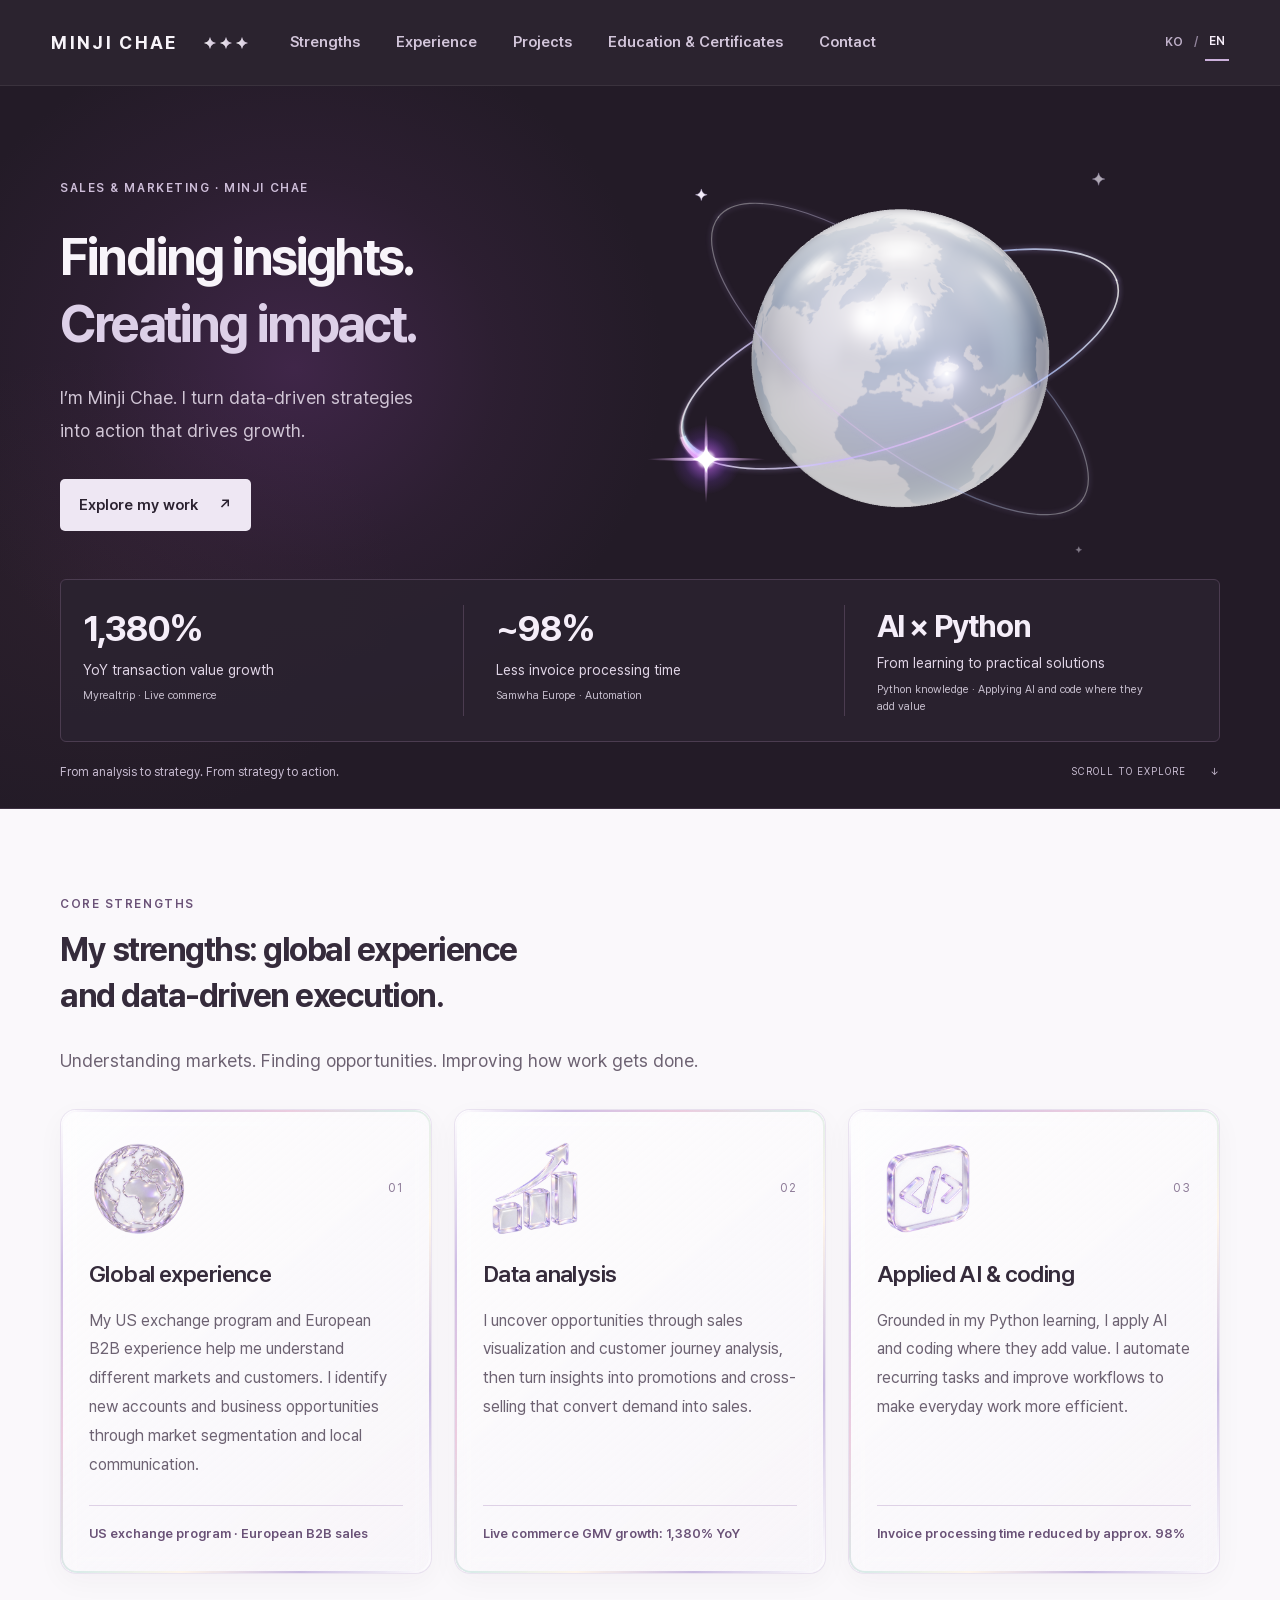
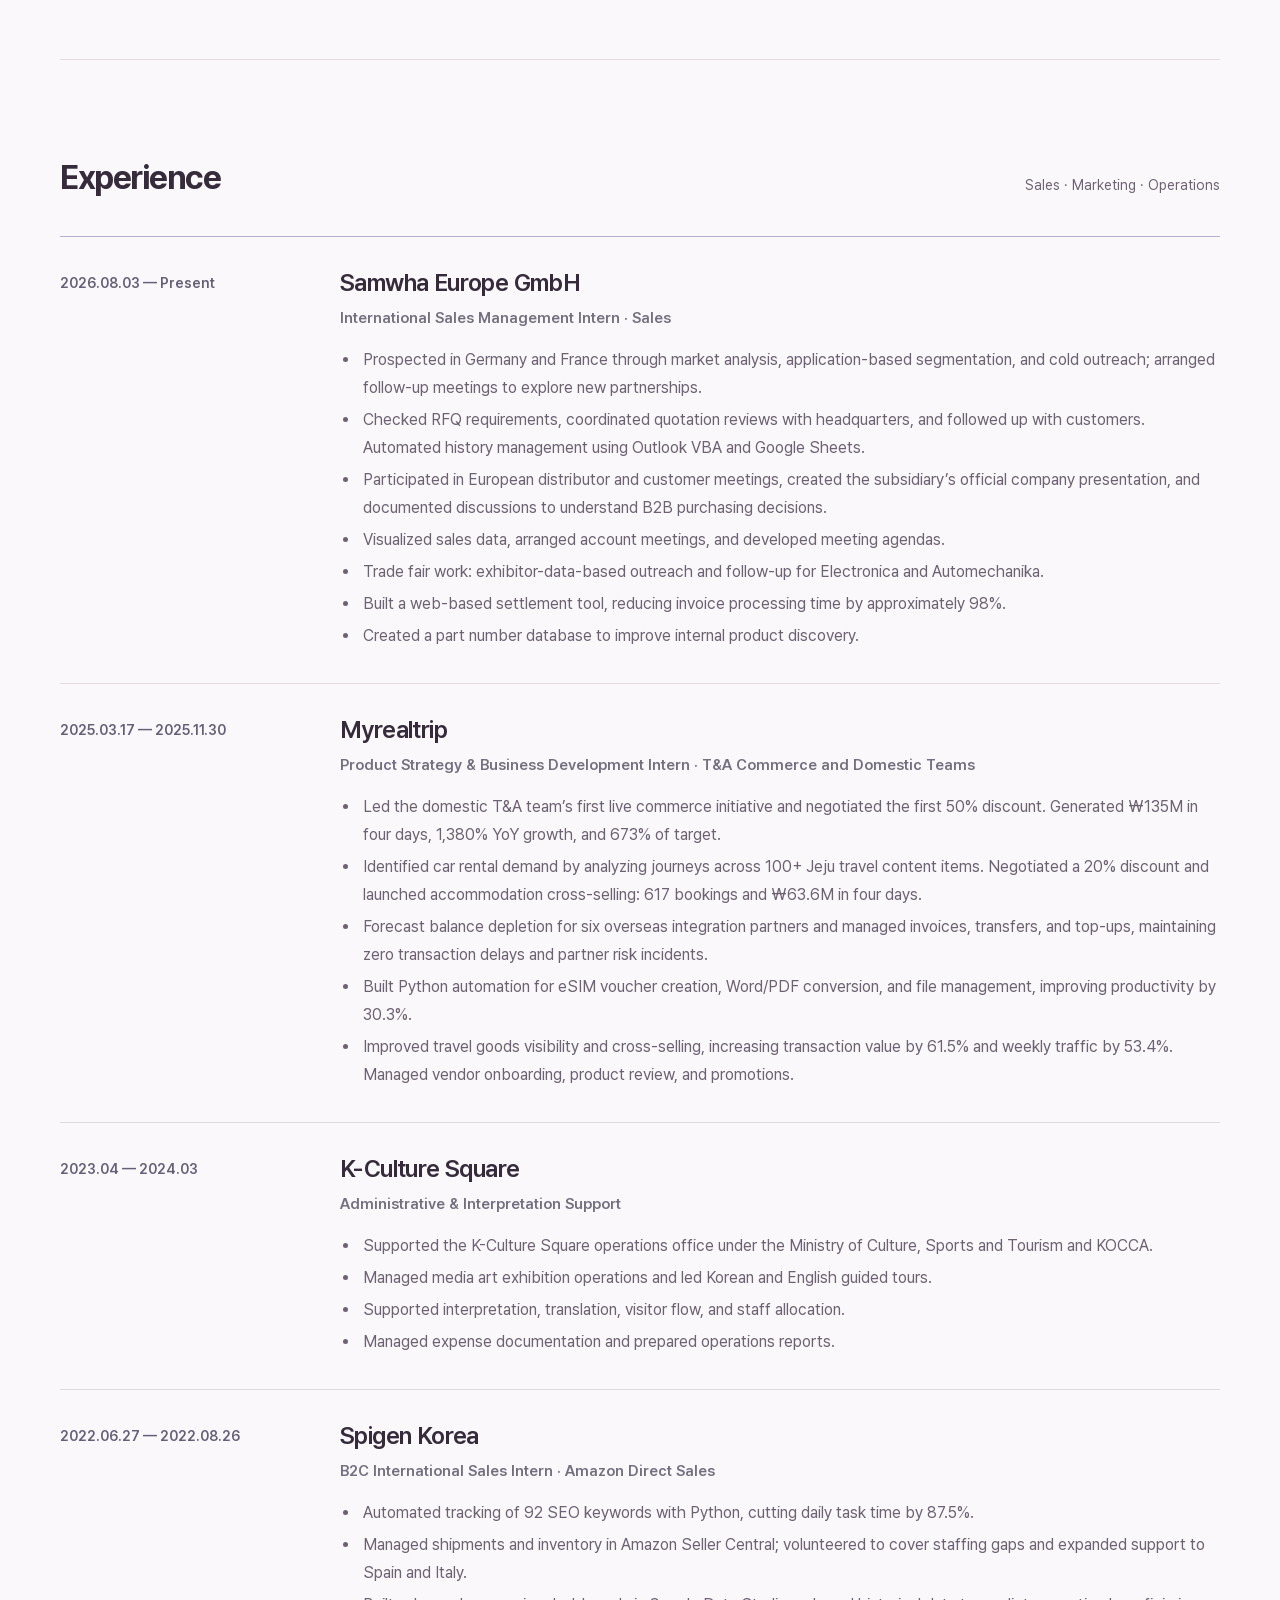
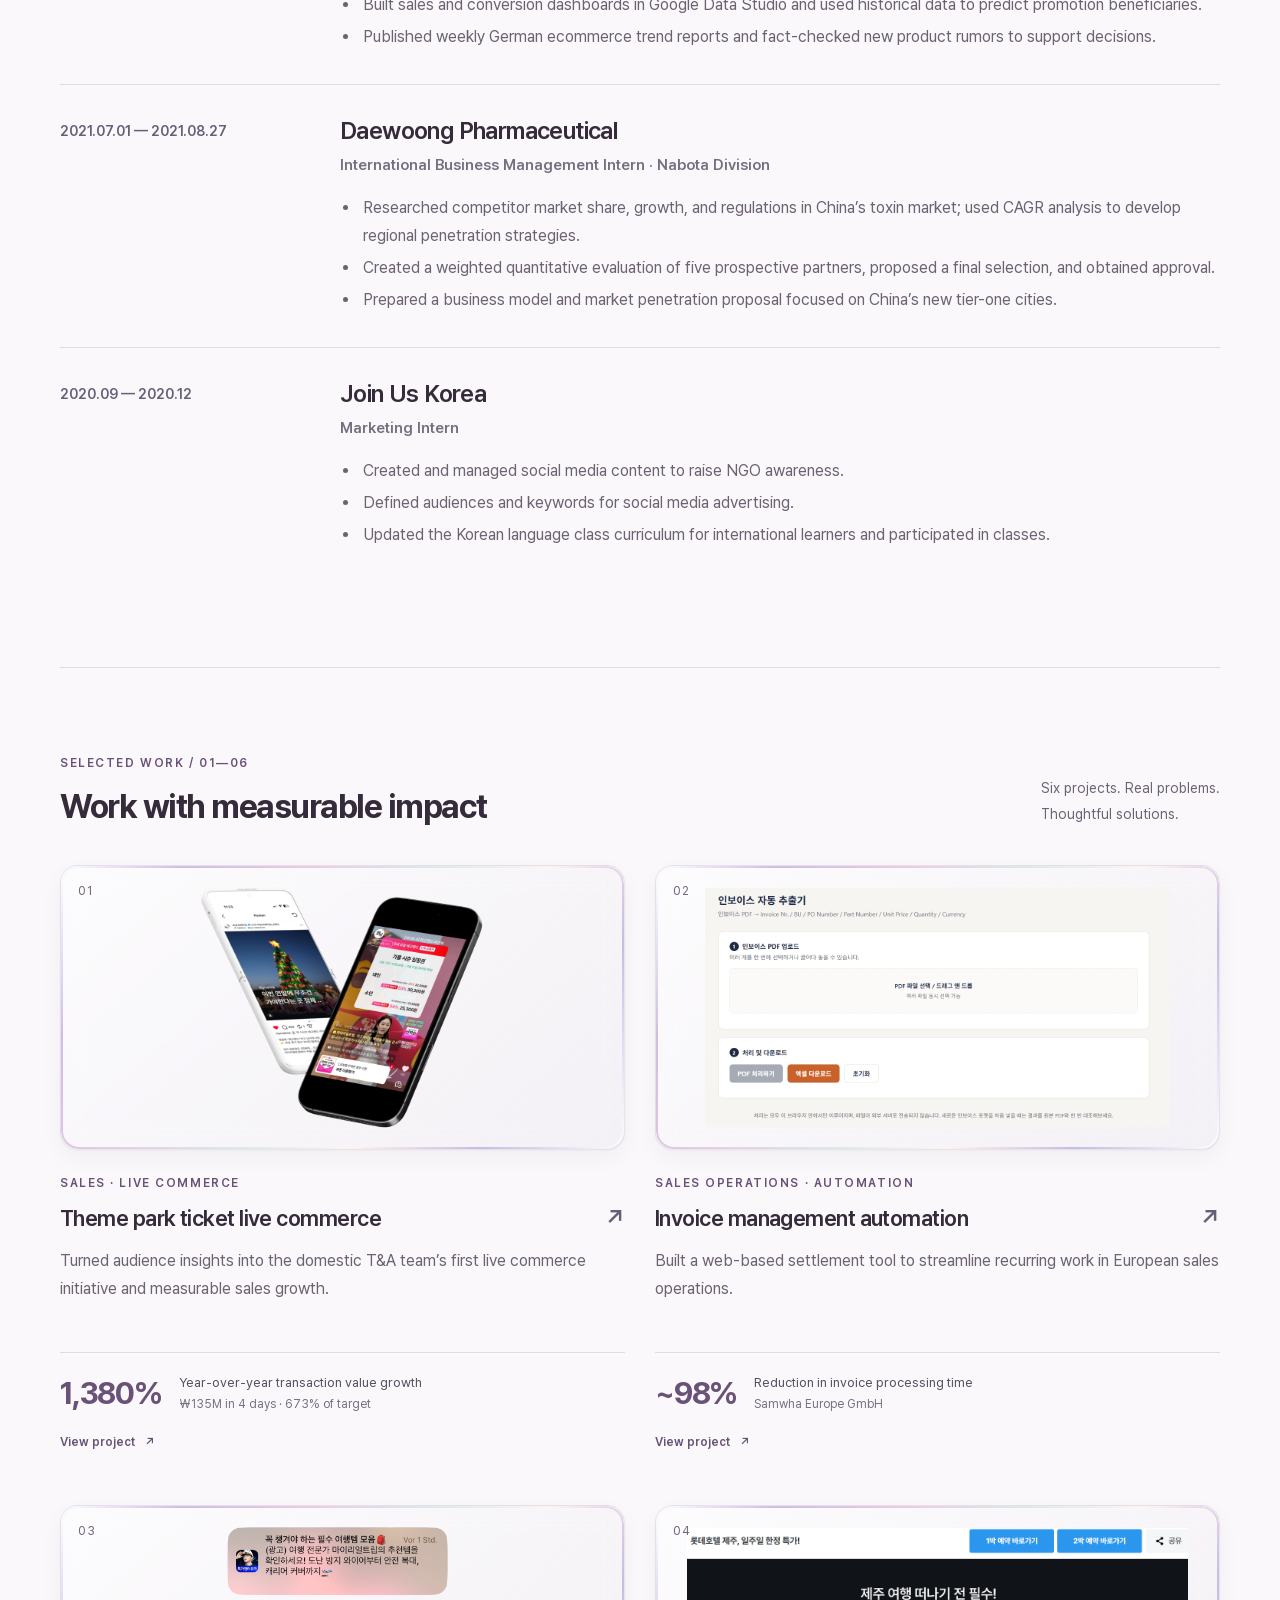
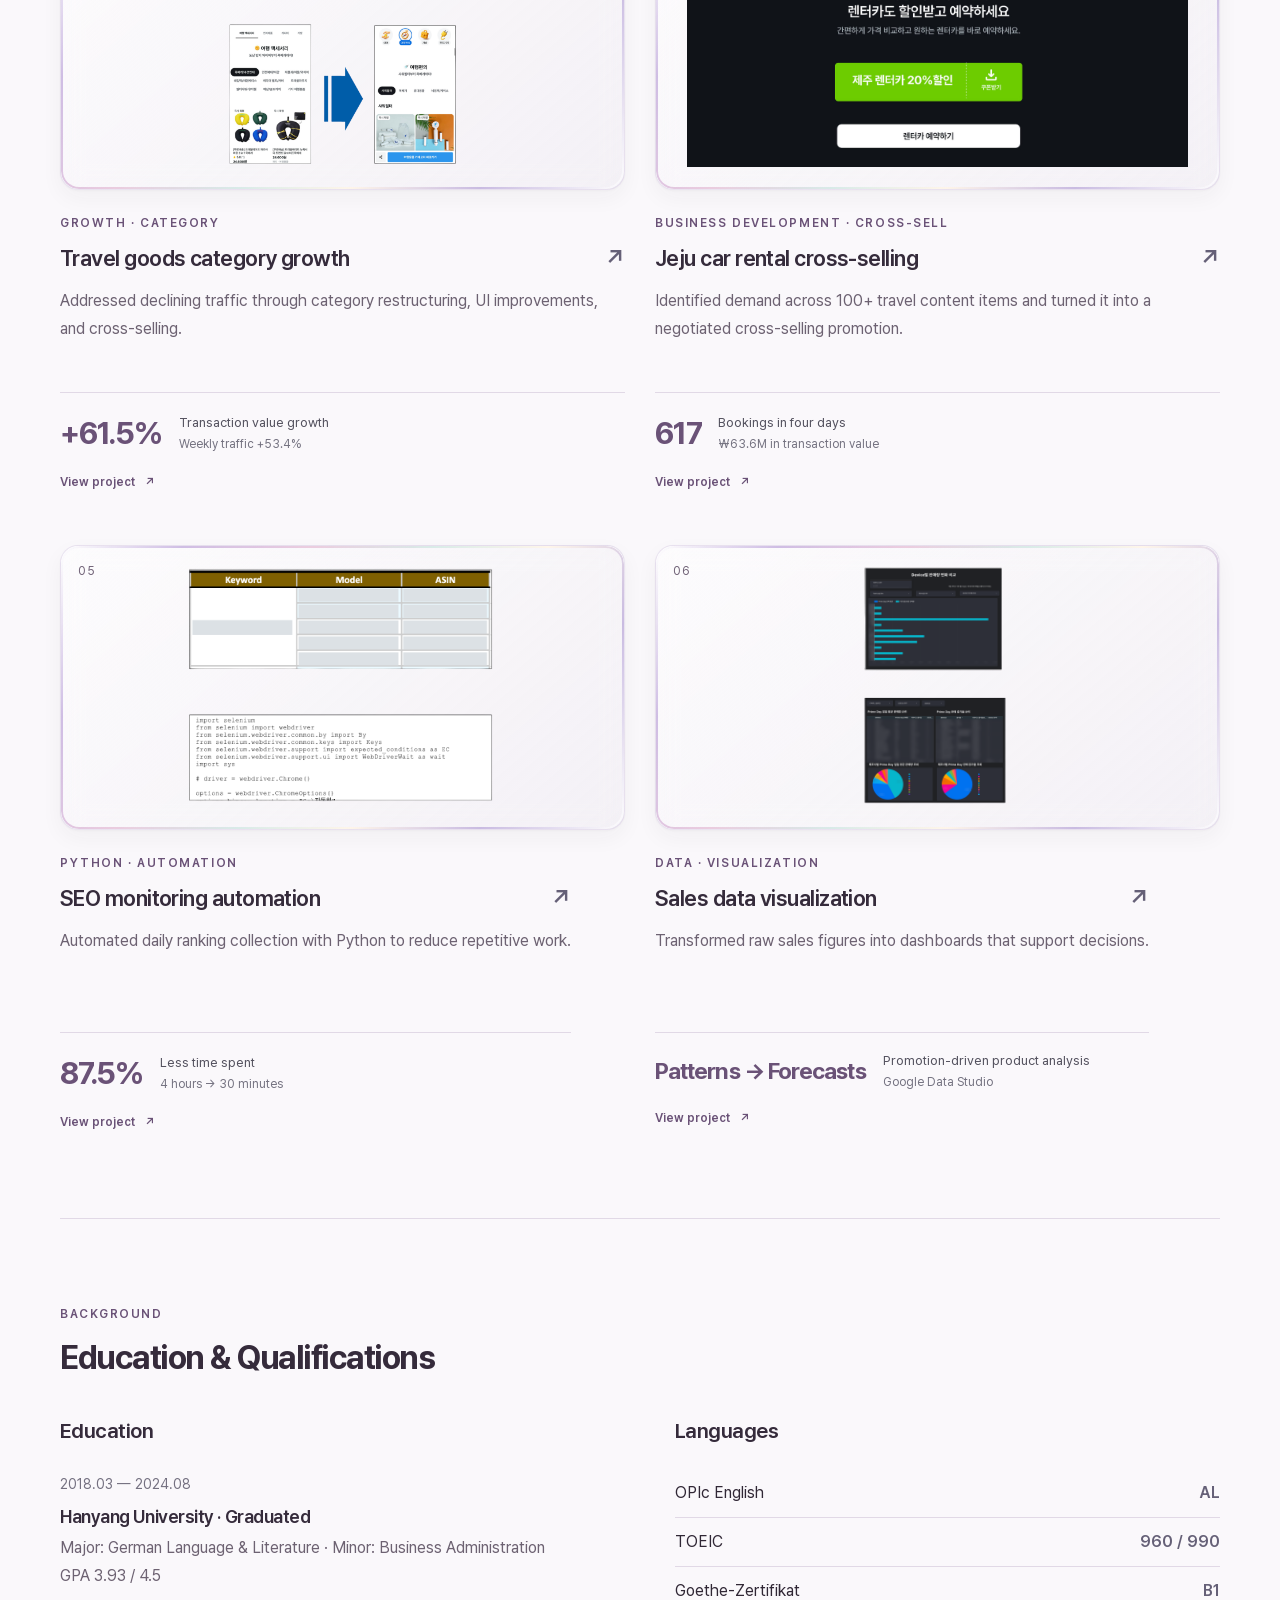
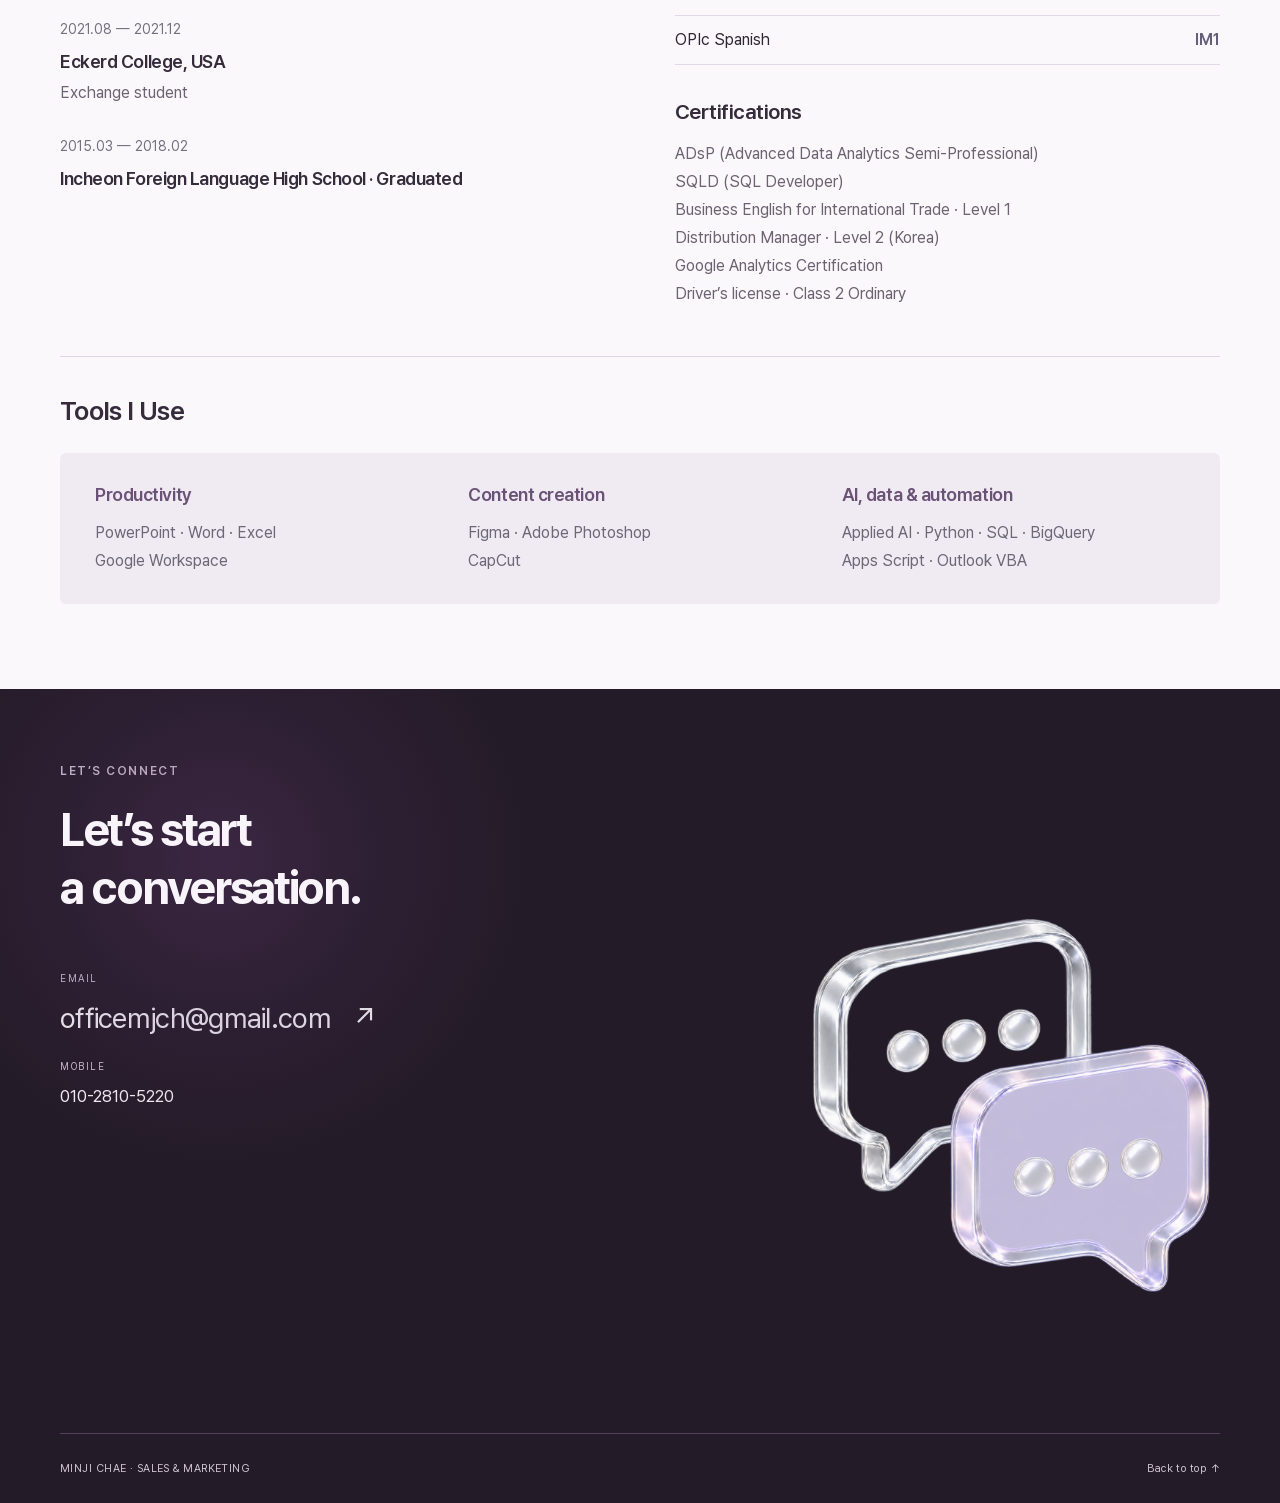
==== commit a3cc6807: "50 to 92" ====
--- a/en.html
+++ b/en.html
@@ -1 +1 @@
-<!doctype html><html lang="en"><head><meta charset="UTF-8"><meta name="viewport" content="width=device-width,initial-scale=1"><meta name="description" content="Minji Chae’s sales and marketing portfolio: data-driven strategy, promotional planning, and workflow automation."><meta name="theme-color" content="#f6f6f8"><title>Minji Chae | Sales &amp; Marketing Portfolio</title><link rel="preload" href="assets/PretendardVariable.woff2" as="font" type="font/woff2" crossorigin><link rel="stylesheet" href="styles.css"><meta property="og:type" content="website"><meta property="og:site_name" content="Minji Chae Portfolio"><meta property="og:title" content="Minji Chae | Sales &amp;amp; Marketing Portfolio"><meta property="og:description" content="Minji Chae’s sales and marketing portfolio: data-driven strategy, promotional planning, and workflow automation."><meta property="og:url" content="https://minjichaehere.github.io/portfolio/en.html"><meta property="og:locale" content="en_US"><meta property="og:image" content="https://minjichaehere.github.io/portfolio/assets/portfolio-share-globe.png"><meta property="og:image:type" content="image/png"><meta property="og:image:width" content="790"><meta property="og:image:height" content="532"><meta property="og:image:alt" content="Globe with glowing star orbits on a dark plum background"><meta name="twitter:card" content="summary_large_image"><meta name="twitter:title" content="Minji Chae | Sales &amp;amp; Marketing Portfolio"><meta name="twitter:description" content="Minji Chae’s sales and marketing portfolio: data-driven strategy, promotional planning, and workflow automation."><meta name="twitter:image" content="https://minjichaehere.github.io/portfolio/assets/portfolio-share-globe.png"></head><body><a class="skip" href="#main">Skip to content</a><header><a class="brand" href="#home" aria-label="Minji Chae portfolio home">MINJI CHAE<svg class="brand-stars" width="48" height="18" viewBox="0 0 48 18" aria-hidden="true" focusable="false"><defs><linearGradient id="brandStarTone" x1="0" y1="0" x2="1" y2="0"><stop stop-color="#ffffff"/><stop offset=".5" stop-color="#e9dfef"/><stop offset="1" stop-color="#d2c5da"/></linearGradient><filter id="brandStarSoft" x="-40%" y="-40%" width="180%" height="180%"><feGaussianBlur stdDeviation=".65"/></filter><g id="brandStarTrio"><path d="M12 0 Q13.5 10.5 24 12 Q13.5 13.5 12 24 Q10.5 13.5 0 12 Q10.5 10.5 12 0Z" transform="translate(2 3) scale(.5)"/><path d="M12 0 Q13.5 10.5 24 12 Q13.5 13.5 12 24 Q10.5 13.5 0 12 Q10.5 10.5 12 0Z" transform="translate(18 3) scale(.5)"/><path d="M12 0 Q13.5 10.5 24 12 Q13.5 13.5 12 24 Q10.5 13.5 0 12 Q10.5 10.5 12 0Z" transform="translate(34 3) scale(.5)"/></g></defs><g fill="url(#brandStarTone)"><use href="#brandStarTrio" filter="url(#brandStarSoft)" opacity=".65"/><use href="#brandStarTrio" opacity=".85"/></g></svg></a><nav aria-label="Main navigation"><a href="#about">Strengths</a><a href="#experience">Experience</a><a href="#projects">Projects</a><a href="#qualifications">Education & Certificates</a><a href="#contact">Contact</a></nav><div class="language-switch" aria-label="Select language"><a href="index.html" lang="ko">KO</a><span>/</span><a href="en.html" lang="en" aria-current="page">EN</a></div></header><main id="main"><section id="home" class="hero"><div class="hero-inner"><div class="hero-main"><div class="hero-text"><p class="eyebrow">SALES &amp; MARKETING · MINJI CHAE</p><h1>Finding insights.<br><span>Creating impact.</span></h1><p class="hero-description">I’m Minji Chae. I turn data-driven strategies<br class="desktop-break"> into action that drives growth.</p><div class="actions"><a class="btn primary" href="#projects">Explore my work <span aria-hidden="true">↗</span></a></div></div></div><div class="hero-mobile-space" aria-hidden="true"><div class="hero-backdrop" aria-hidden="true"><div class="pearl-art"><img class="globe-fallback" src="assets/globe-static.png" alt="" width="640" height="640"></div></div></div><div class="hero-metrics" aria-label="Key outcomes"><div><strong>1,380%</strong><p>YoY transaction value growth</p><span>Myrealtrip · Live commerce</span></div><div><strong>~98%</strong><p>Less invoice processing time</p><span>Samwha Europe · Automation</span></div><div><strong class="ai-metric">AI × Python</strong><p>From learning to practical solutions</p><span>Python knowledge · Applying AI and code where they add value</span></div></div><div class="hero-bottom"><p>From analysis to strategy. From strategy to action.</p><a href="#projects" aria-label="Scroll to selected work">SCROLL TO EXPLORE <span aria-hidden="true">↓</span></a></div></div></section><div class="wrap"><section id="about" class="section about"><div class="section-heading"><div><p class="eyebrow">CORE STRENGTHS</p><h2>My strengths: global experience<br>and data-driven execution.</h2></div></div><p class="strength-intro">Understanding markets. Finding opportunities. Improving how work gets done.</p><div class="strength-cards"><article class="strength-card"><div class="strength-card-top"><img class="strength-icon" src="assets/strength-global-glass.png" alt="" width="100" height="100" loading="lazy"><span>01</span></div><h3>Global experience</h3><p>My US exchange program and European B2B experience help me understand different markets and customers. I identify new accounts and business opportunities through market segmentation and local communication.</p><div class="strength-proof">US exchange program · European B2B sales</div></article><article class="strength-card"><div class="strength-card-top"><img class="strength-icon" src="assets/strength-data-glass.png" alt="" width="100" height="100" loading="lazy"><span>02</span></div><h3>Data analysis</h3><p>I uncover opportunities through sales visualization and customer journey analysis, then turn insights into promotions and cross-selling that convert demand into sales.</p><div class="strength-proof">Live commerce GMV growth: 1,380% YoY</div></article><article class="strength-card"><div class="strength-card-top"><img class="strength-icon" src="assets/strength-code-glass.png" alt="" width="100" height="100" loading="lazy"><span>03</span></div><h3>Applied AI & coding</h3><p>Grounded in my Python learning, I apply AI and coding where they add value. I automate recurring tasks and improve workflows to make everyday work more efficient.</p><div class="strength-proof">Invoice processing time reduced by approx. 98%</div></article></div></section><section id="experience" class="section"><div class="section-heading"><div><h2>Experience</h2></div><span class="section-aside">Sales · Marketing · Operations</span></div><div class="experience-list"><article class="experience-row"><p class="date">2026.08.03 — Present</p><div><h3>Samwha Europe GmbH</h3><p class="job">International Sales Management Intern · Sales</p><ul><li>Prospected in Germany and France through market analysis, application-based segmentation, and cold outreach; arranged follow-up meetings to explore new partnerships.</li><li>Checked RFQ requirements, coordinated quotation reviews with headquarters, and followed up with customers. Automated history management using Outlook VBA and Google Sheets.</li><li>Participated in European distributor and customer meetings, created the subsidiary’s official company presentation, and documented discussions to understand B2B purchasing decisions.</li><li>Visualized sales data, arranged account meetings, and developed meeting agendas.</li><li>Trade fair work: exhibitor-data-based outreach and follow-up for Electronica and Automechanika.</li><li>Built a web-based settlement tool, reducing invoice processing time by approximately 98%.</li><li>Created a part number database to improve internal product discovery.</li></ul></div></article><article class="experience-row"><p class="date">2025.03.17 — 2025.11.30</p><div><h3>Myrealtrip</h3><p class="job">Product Strategy & Business Development Intern · T&A Commerce and Domestic Teams</p><ul><li>Led the domestic T&A team’s first live commerce initiative and negotiated the first 50% discount. Generated ₩135M in four days, 1,380% YoY growth, and 673% of target.</li><li>Identified car rental demand by analyzing journeys across 100+ Jeju travel content items. Negotiated a 20% discount and launched accommodation cross-selling: 617 bookings and ₩63.6M in four days.</li><li>Forecast balance depletion for six overseas integration partners and managed invoices, transfers, and top-ups, maintaining zero transaction delays and partner risk incidents.</li><li>Built Python automation for eSIM voucher creation, Word/PDF conversion, and file management, improving productivity by 30.3%.</li><li>Improved travel goods visibility and cross-selling, increasing transaction value by 61.5% and weekly traffic by 53.4%. Managed vendor onboarding, product review, and promotions.</li></ul></div></article><article class="experience-row"><p class="date">2023.04 — 2024.03</p><div><h3>K-Culture Square</h3><p class="job">Administrative &amp; Interpretation Support</p><ul><li>Supported the K-Culture Square operations office under the Ministry of Culture, Sports and Tourism and KOCCA.</li><li>Managed media art exhibition operations and led Korean and English guided tours.</li><li>Supported interpretation, translation, visitor flow, and staff allocation.</li><li>Managed expense documentation and prepared operations reports.</li></ul><p class="note"></p></div></article><article class="experience-row"><p class="date">2022.06.27 — 2022.08.26</p><div><h3>Spigen Korea</h3><p class="job">B2C International Sales Intern · Amazon Direct Sales</p><ul><li>Automated tracking of approximately 50 SEO keywords with Python, cutting daily task time by 87.5%.</li><li>Managed shipments and inventory in Amazon Seller Central; volunteered to cover staffing gaps and expanded support to Spain and Italy.</li><li>Built sales and conversion dashboards in Google Data Studio and used historical data to predict promotion beneficiaries.</li><li>Published weekly German ecommerce trend reports and fact-checked new product rumors to support decisions.</li></ul></div></article><article class="experience-row"><p class="date">2021.07.01 — 2021.08.27</p><div><h3>Daewoong Pharmaceutical</h3><p class="job">International Business Management Intern · Nabota Division</p><ul><li>Researched competitor market share, growth, and regulations in China’s toxin market; used CAGR analysis to develop regional penetration strategies.</li><li>Created a weighted quantitative evaluation of five prospective partners, proposed a final selection, and obtained approval.</li><li>Prepared a business model and market penetration proposal focused on China’s new tier-one cities.</li></ul></div></article><article class="experience-row"><p class="date">2020.09 — 2020.12</p><div><h3>Join Us Korea</h3><p class="job">Marketing Intern</p><ul><li>Created and managed social media content to raise NGO awareness.</li><li>Defined audiences and keywords for social media advertising.</li><li>Updated the Korean language class curriculum for international learners and participated in classes.</li></ul><p class="note"></p></div></article></div></section><section id="projects" class="section"><div class="section-heading"><div><p class="eyebrow">SELECTED WORK / 01—06</p><h2>Work with measurable impact</h2></div><p>Six projects. Real problems.<br>Thoughtful solutions.</p></div><div class="project-grid"><button class="project-card" data-project="live" aria-haspopup="dialog"><div class="project-image live"><span class="project-no">01</span><span class="source-crop" style="--crop-ratio:780/660;--source-width:138.46154%;--source-left:-19.23077%;--source-top:-41.66667%"><img src="assets/live-cutout.png" alt="Theme park social content and live commerce broadcast" loading="lazy"></span></div><div class="project-copy"><p class="eyebrow">SALES · LIVE COMMERCE</p><h3>Theme park ticket live commerce<span aria-hidden="true">↗</span></h3><p>Turned audience insights into the domestic T&A team’s first live commerce initiative and measurable sales growth.</p><div class="card-result"><strong>1,380%</strong><span>Year-over-year transaction value growth<small>₩135M in 4 days · 673% of target</small></span></div><span class="detail-link">View project <span aria-hidden="true">↗</span></span></div></button><button class="project-card" data-project="invoice" aria-haspopup="dialog"><div class="project-image invoice"><span class="project-no">02</span><img src="assets/invoice-clean.png" alt="Invoice PDF extraction and Excel download tool" loading="lazy"></div><div class="project-copy"><p class="eyebrow">SALES OPERATIONS · AUTOMATION</p><h3>Invoice management automation<span aria-hidden="true">↗</span></h3><p>Built a web-based settlement tool to streamline recurring work in European sales operations.</p><div class="card-result"><strong>~98%</strong><span>Reduction in invoice processing time<small>Samwha Europe GmbH</small></span></div><span class="detail-link">View project <span aria-hidden="true">↗</span></span></div></button><button class="project-card" data-project="category" aria-haspopup="dialog"><div class="project-image category"><span class="project-no">03</span><span class="source-crop" style="--crop-ratio:830/860;--source-width:130.12048%;--source-left:-9.03614%;--source-top:-16.27907%"><img src="assets/category-cutout.png" alt="Travel goods category UI before and after improvements" loading="lazy"></span></div><div class="project-copy"><p class="eyebrow">GROWTH · CATEGORY</p><h3>Travel goods category growth<span aria-hidden="true">↗</span></h3><p>Addressed declining traffic through category restructuring, UI improvements, and cross-selling.</p><div class="card-result"><strong>+61.5%</strong><span>Transaction value growth<small>Weekly traffic +53.4%</small></span></div><span class="detail-link">View project <span aria-hidden="true">↗</span></span></div></button><button class="project-card" data-project="rental" aria-haspopup="dialog"><div class="project-image rental"><span class="project-no">04</span><img src="assets/jeju-hotel-coupon.png" alt="Jeju rental car 20% discount coupon within a hotel promotion" loading="lazy"></div><div class="project-copy"><p class="eyebrow">BUSINESS DEVELOPMENT · CROSS-SELL</p><h3>Jeju car rental cross-selling<span aria-hidden="true">↗</span></h3><p>Identified demand across 100+ travel content items and turned it into a negotiated cross-selling promotion.</p><div class="card-result"><strong>617</strong><span>Bookings in four days<small>₩63.6M in transaction value</small></span></div><span class="detail-link">View project <span aria-hidden="true">↗</span></span></div></button><button class="project-card" data-project="seo" aria-haspopup="dialog"><div class="project-image seo"><span class="project-no">05</span><span class="source-crop" style="--crop-ratio:800/620;--source-width:135.00000%;--source-left:-18.12500%;--source-top:-37.90323%"><img src="assets/seo-redacted.png" alt="Keyword and ASIN table with Python automation code" loading="lazy"></span></div><div class="project-copy"><p class="eyebrow">PYTHON · AUTOMATION</p><h3>SEO monitoring automation<span aria-hidden="true">↗</span></h3><p>Automated daily ranking collection with Python to reduce repetitive work.</p><div class="card-result"><strong>87.5%</strong><span>Less time spent<small>4 hours → 30 minutes</small></span></div><span class="detail-link">View project <span aria-hidden="true">↗</span></span></div></button><button class="project-card" data-project="data" aria-haspopup="dialog"><div class="project-image data"><span class="project-no">06</span><span class="source-crop" style="--crop-ratio:640/1035;--source-width:168.75000%;--source-left:-35.93750%;--source-top:-2.89855%"><img src="assets/spigen-dashboard-private.png" alt="Sales dashboard for analyzing products benefiting from promotions" loading="lazy"></span></div><div class="project-copy"><p class="eyebrow">DATA · VISUALIZATION</p><h3>Sales data visualization<span aria-hidden="true">↗</span></h3><p>Transformed raw sales figures into dashboards that support decisions.</p><div class="card-result"><strong>Patterns → Forecasts</strong><span>Promotion-driven product analysis<small>Google Data Studio</small></span></div><span class="detail-link">View project <span aria-hidden="true">↗</span></span></div></button></div></section><section id="qualifications" class="section qualifications"><div class="section-heading"><div><p class="eyebrow">BACKGROUND</p><h2>Education &amp; Qualifications</h2></div></div><div class="background-grid"><div><h3>Education</h3><article><span class="date">2018.03 — 2024.08</span><h4>Hanyang University · Graduated</h4><p>Major: German Language &amp; Literature · Minor: Business Administration<br>GPA 3.93 / 4.5</p></article><article><span class="date">2021.08 — 2021.12</span><h4>Eckerd College, USA</h4><p>Exchange student</p></article><article><span class="date">2015.03 — 2018.02</span><h4>Incheon Foreign Language High School · Graduated</h4></article></div><div><h3>Languages</h3><dl><div><dt>OPIc English</dt><dd>AL</dd></div><div><dt>TOEIC</dt><dd>960 / 990</dd></div><div><dt>Goethe-Zertifikat</dt><dd>B1</dd></div><div><dt>OPIc Spanish</dt><dd>IM1</dd></div></dl><h3 class="cert-title">Certifications</h3><p>ADsP (Advanced Data Analytics Semi-Professional)<br>SQLD (SQL Developer)<br>Business English for International Trade · Level 1<br>Distribution Manager · Level 2 (Korea)<br>Google Analytics Certification<br>Driver’s license · Class 2 Ordinary</p></div></div><div class="available-tools"><h3 class="tools-heading">Tools I Use</h3><div class="skills"><div><h3>Productivity</h3><p>PowerPoint · Word · Excel<br>Google Workspace</p></div><div><h3>Content creation</h3><p>Figma · Adobe Photoshop<br>CapCut</p></div><div><h3>AI, data & automation</h3><p>Applied AI · Python · SQL · BigQuery<br>Apps Script · Outlook VBA</p></div></div></div></section></div><section id="contact" class="contact"><div class="wrap"><p class="eyebrow">LET’S CONNECT</p><h2>Let’s start<br>a conversation.</h2><div class="contact-grid"><div><span class="contact-label">EMAIL</span><a class="email" href="mailto:officemjch@gmail.com">officemjch@gmail.com <span aria-hidden="true">↗</span></a><span class="contact-label">MOBILE</span><a href="tel:+821028105220">010-2810-5220</a></div></div><div class="contact-art" aria-hidden="true"><img src="assets/contact-opal-rim.png" alt="" width="1024" height="1024" loading="lazy"></div><footer><span>MINJI CHAE · SALES &amp; MARKETING</span><a href="#home">Back to top <span aria-hidden="true">↑</span></a></footer></div></section></main><dialog id="project-dialog" aria-labelledby="dialog-title"><div class="dialog-bar"><span>PROJECT DETAIL</span><button id="close-dialog" aria-label="Close project details">Close <span aria-hidden="true">×</span></button></div><div id="dialog-content"></div></dialog><script src="app.js"></script><script type="module" src="pearl.js"></script></body></html>+<!doctype html><html lang="en"><head><meta charset="UTF-8"><meta name="viewport" content="width=device-width,initial-scale=1"><meta name="description" content="Minji Chae’s sales and marketing portfolio: data-driven strategy, promotional planning, and workflow automation."><meta name="theme-color" content="#f6f6f8"><title>Minji Chae | Sales &amp; Marketing Portfolio</title><link rel="preload" href="assets/PretendardVariable.woff2" as="font" type="font/woff2" crossorigin><link rel="stylesheet" href="styles.css"><meta property="og:type" content="website"><meta property="og:site_name" content="Minji Chae Portfolio"><meta property="og:title" content="Minji Chae | Sales &amp;amp; Marketing Portfolio"><meta property="og:description" content="Minji Chae’s sales and marketing portfolio: data-driven strategy, promotional planning, and workflow automation."><meta property="og:url" content="https://minjichaehere.github.io/portfolio/en.html"><meta property="og:locale" content="en_US"><meta property="og:image" content="https://minjichaehere.github.io/portfolio/assets/portfolio-share-globe.png"><meta property="og:image:type" content="image/png"><meta property="og:image:width" content="790"><meta property="og:image:height" content="532"><meta property="og:image:alt" content="Globe with glowing star orbits on a dark plum background"><meta name="twitter:card" content="summary_large_image"><meta name="twitter:title" content="Minji Chae | Sales &amp;amp; Marketing Portfolio"><meta name="twitter:description" content="Minji Chae’s sales and marketing portfolio: data-driven strategy, promotional planning, and workflow automation."><meta name="twitter:image" content="https://minjichaehere.github.io/portfolio/assets/portfolio-share-globe.png"></head><body><a class="skip" href="#main">Skip to content</a><header><a class="brand" href="#home" aria-label="Minji Chae portfolio home">MINJI CHAE<svg class="brand-stars" width="48" height="18" viewBox="0 0 48 18" aria-hidden="true" focusable="false"><defs><linearGradient id="brandStarTone" x1="0" y1="0" x2="1" y2="0"><stop stop-color="#ffffff"/><stop offset=".5" stop-color="#e9dfef"/><stop offset="1" stop-color="#d2c5da"/></linearGradient><filter id="brandStarSoft" x="-40%" y="-40%" width="180%" height="180%"><feGaussianBlur stdDeviation=".65"/></filter><g id="brandStarTrio"><path d="M12 0 Q13.5 10.5 24 12 Q13.5 13.5 12 24 Q10.5 13.5 0 12 Q10.5 10.5 12 0Z" transform="translate(2 3) scale(.5)"/><path d="M12 0 Q13.5 10.5 24 12 Q13.5 13.5 12 24 Q10.5 13.5 0 12 Q10.5 10.5 12 0Z" transform="translate(18 3) scale(.5)"/><path d="M12 0 Q13.5 10.5 24 12 Q13.5 13.5 12 24 Q10.5 13.5 0 12 Q10.5 10.5 12 0Z" transform="translate(34 3) scale(.5)"/></g></defs><g fill="url(#brandStarTone)"><use href="#brandStarTrio" filter="url(#brandStarSoft)" opacity=".65"/><use href="#brandStarTrio" opacity=".85"/></g></svg></a><nav aria-label="Main navigation"><a href="#about">Strengths</a><a href="#experience">Experience</a><a href="#projects">Projects</a><a href="#qualifications">Education & Certificates</a><a href="#contact">Contact</a></nav><div class="language-switch" aria-label="Select language"><a href="index.html" lang="ko">KO</a><span>/</span><a href="en.html" lang="en" aria-current="page">EN</a></div></header><main id="main"><section id="home" class="hero"><div class="hero-inner"><div class="hero-main"><div class="hero-text"><p class="eyebrow">SALES &amp; MARKETING · MINJI CHAE</p><h1>Finding insights.<br><span>Creating impact.</span></h1><p class="hero-description">I’m Minji Chae. I turn data-driven strategies<br class="desktop-break"> into action that drives growth.</p><div class="actions"><a class="btn primary" href="#projects">Explore my work <span aria-hidden="true">↗</span></a></div></div></div><div class="hero-mobile-space" aria-hidden="true"><div class="hero-backdrop" aria-hidden="true"><div class="pearl-art"><img class="globe-fallback" src="assets/globe-static.png" alt="" width="640" height="640"></div></div></div><div class="hero-metrics" aria-label="Key outcomes"><div><strong>1,380%</strong><p>YoY transaction value growth</p><span>Myrealtrip · Live commerce</span></div><div><strong>~98%</strong><p>Less invoice processing time</p><span>Samwha Europe · Automation</span></div><div><strong class="ai-metric">AI × Python</strong><p>From learning to practical solutions</p><span>Python knowledge · Applying AI and code where they add value</span></div></div><div class="hero-bottom"><p>From analysis to strategy. From strategy to action.</p><a href="#projects" aria-label="Scroll to selected work">SCROLL TO EXPLORE <span aria-hidden="true">↓</span></a></div></div></section><div class="wrap"><section id="about" class="section about"><div class="section-heading"><div><p class="eyebrow">CORE STRENGTHS</p><h2>My strengths: global experience<br>and data-driven execution.</h2></div></div><p class="strength-intro">Understanding markets. Finding opportunities. Improving how work gets done.</p><div class="strength-cards"><article class="strength-card"><div class="strength-card-top"><img class="strength-icon" src="assets/strength-global-glass.png" alt="" width="100" height="100" loading="lazy"><span>01</span></div><h3>Global experience</h3><p>My US exchange program and European B2B experience help me understand different markets and customers. I identify new accounts and business opportunities through market segmentation and local communication.</p><div class="strength-proof">US exchange program · European B2B sales</div></article><article class="strength-card"><div class="strength-card-top"><img class="strength-icon" src="assets/strength-data-glass.png" alt="" width="100" height="100" loading="lazy"><span>02</span></div><h3>Data analysis</h3><p>I uncover opportunities through sales visualization and customer journey analysis, then turn insights into promotions and cross-selling that convert demand into sales.</p><div class="strength-proof">Live commerce GMV growth: 1,380% YoY</div></article><article class="strength-card"><div class="strength-card-top"><img class="strength-icon" src="assets/strength-code-glass.png" alt="" width="100" height="100" loading="lazy"><span>03</span></div><h3>Applied AI & coding</h3><p>Grounded in my Python learning, I apply AI and coding where they add value. I automate recurring tasks and improve workflows to make everyday work more efficient.</p><div class="strength-proof">Invoice processing time reduced by approx. 98%</div></article></div></section><section id="experience" class="section"><div class="section-heading"><div><h2>Experience</h2></div><span class="section-aside">Sales · Marketing · Operations</span></div><div class="experience-list"><article class="experience-row"><p class="date">2026.08.03 — Present</p><div><h3>Samwha Europe GmbH</h3><p class="job">International Sales Management Intern · Sales</p><ul><li>Prospected in Germany and France through market analysis, application-based segmentation, and cold outreach; arranged follow-up meetings to explore new partnerships.</li><li>Checked RFQ requirements, coordinated quotation reviews with headquarters, and followed up with customers. Automated history management using Outlook VBA and Google Sheets.</li><li>Participated in European distributor and customer meetings, created the subsidiary’s official company presentation, and documented discussions to understand B2B purchasing decisions.</li><li>Visualized sales data, arranged account meetings, and developed meeting agendas.</li><li>Trade fair work: exhibitor-data-based outreach and follow-up for Electronica and Automechanika.</li><li>Built a web-based settlement tool, reducing invoice processing time by approximately 98%.</li><li>Created a part number database to improve internal product discovery.</li></ul></div></article><article class="experience-row"><p class="date">2025.03.17 — 2025.11.30</p><div><h3>Myrealtrip</h3><p class="job">Product Strategy & Business Development Intern · T&A Commerce and Domestic Teams</p><ul><li>Led the domestic T&A team’s first live commerce initiative and negotiated the first 50% discount. Generated ₩135M in four days, 1,380% YoY growth, and 673% of target.</li><li>Identified car rental demand by analyzing journeys across 100+ Jeju travel content items. Negotiated a 20% discount and launched accommodation cross-selling: 617 bookings and ₩63.6M in four days.</li><li>Forecast balance depletion for six overseas integration partners and managed invoices, transfers, and top-ups, maintaining zero transaction delays and partner risk incidents.</li><li>Built Python automation for eSIM voucher creation, Word/PDF conversion, and file management, improving productivity by 30.3%.</li><li>Improved travel goods visibility and cross-selling, increasing transaction value by 61.5% and weekly traffic by 53.4%. Managed vendor onboarding, product review, and promotions.</li></ul></div></article><article class="experience-row"><p class="date">2023.04 — 2024.03</p><div><h3>K-Culture Square</h3><p class="job">Administrative &amp; Interpretation Support</p><ul><li>Supported the K-Culture Square operations office under the Ministry of Culture, Sports and Tourism and KOCCA.</li><li>Managed media art exhibition operations and led Korean and English guided tours.</li><li>Supported interpretation, translation, visitor flow, and staff allocation.</li><li>Managed expense documentation and prepared operations reports.</li></ul><p class="note"></p></div></article><article class="experience-row"><p class="date">2022.06.27 — 2022.08.26</p><div><h3>Spigen Korea</h3><p class="job">B2C International Sales Intern · Amazon Direct Sales</p><ul><li>Automated tracking of 92 SEO keywords with Python, cutting daily task time by 87.5%.</li><li>Managed shipments and inventory in Amazon Seller Central; volunteered to cover staffing gaps and expanded support to Spain and Italy.</li><li>Built sales and conversion dashboards in Google Data Studio and used historical data to predict promotion beneficiaries.</li><li>Published weekly German ecommerce trend reports and fact-checked new product rumors to support decisions.</li></ul></div></article><article class="experience-row"><p class="date">2021.07.01 — 2021.08.27</p><div><h3>Daewoong Pharmaceutical</h3><p class="job">International Business Management Intern · Nabota Division</p><ul><li>Researched competitor market share, growth, and regulations in China’s toxin market; used CAGR analysis to develop regional penetration strategies.</li><li>Created a weighted quantitative evaluation of five prospective partners, proposed a final selection, and obtained approval.</li><li>Prepared a business model and market penetration proposal focused on China’s new tier-one cities.</li></ul></div></article><article class="experience-row"><p class="date">2020.09 — 2020.12</p><div><h3>Join Us Korea</h3><p class="job">Marketing Intern</p><ul><li>Created and managed social media content to raise NGO awareness.</li><li>Defined audiences and keywords for social media advertising.</li><li>Updated the Korean language class curriculum for international learners and participated in classes.</li></ul><p class="note"></p></div></article></div></section><section id="projects" class="section"><div class="section-heading"><div><p class="eyebrow">SELECTED WORK / 01—06</p><h2>Work with measurable impact</h2></div><p>Six projects. Real problems.<br>Thoughtful solutions.</p></div><div class="project-grid"><button class="project-card" data-project="live" aria-haspopup="dialog"><div class="project-image live"><span class="project-no">01</span><span class="source-crop" style="--crop-ratio:780/660;--source-width:138.46154%;--source-left:-19.23077%;--source-top:-41.66667%"><img src="assets/live-cutout.png" alt="Theme park social content and live commerce broadcast" loading="lazy"></span></div><div class="project-copy"><p class="eyebrow">SALES · LIVE COMMERCE</p><h3>Theme park ticket live commerce<span aria-hidden="true">↗</span></h3><p>Turned audience insights into the domestic T&A team’s first live commerce initiative and measurable sales growth.</p><div class="card-result"><strong>1,380%</strong><span>Year-over-year transaction value growth<small>₩135M in 4 days · 673% of target</small></span></div><span class="detail-link">View project <span aria-hidden="true">↗</span></span></div></button><button class="project-card" data-project="invoice" aria-haspopup="dialog"><div class="project-image invoice"><span class="project-no">02</span><img src="assets/invoice-clean.png" alt="Invoice PDF extraction and Excel download tool" loading="lazy"></div><div class="project-copy"><p class="eyebrow">SALES OPERATIONS · AUTOMATION</p><h3>Invoice management automation<span aria-hidden="true">↗</span></h3><p>Built a web-based settlement tool to streamline recurring work in European sales operations.</p><div class="card-result"><strong>~98%</strong><span>Reduction in invoice processing time<small>Samwha Europe GmbH</small></span></div><span class="detail-link">View project <span aria-hidden="true">↗</span></span></div></button><button class="project-card" data-project="category" aria-haspopup="dialog"><div class="project-image category"><span class="project-no">03</span><span class="source-crop" style="--crop-ratio:830/860;--source-width:130.12048%;--source-left:-9.03614%;--source-top:-16.27907%"><img src="assets/category-cutout.png" alt="Travel goods category UI before and after improvements" loading="lazy"></span></div><div class="project-copy"><p class="eyebrow">GROWTH · CATEGORY</p><h3>Travel goods category growth<span aria-hidden="true">↗</span></h3><p>Addressed declining traffic through category restructuring, UI improvements, and cross-selling.</p><div class="card-result"><strong>+61.5%</strong><span>Transaction value growth<small>Weekly traffic +53.4%</small></span></div><span class="detail-link">View project <span aria-hidden="true">↗</span></span></div></button><button class="project-card" data-project="rental" aria-haspopup="dialog"><div class="project-image rental"><span class="project-no">04</span><img src="assets/jeju-hotel-coupon.png" alt="Jeju rental car 20% discount coupon within a hotel promotion" loading="lazy"></div><div class="project-copy"><p class="eyebrow">BUSINESS DEVELOPMENT · CROSS-SELL</p><h3>Jeju car rental cross-selling<span aria-hidden="true">↗</span></h3><p>Identified demand across 100+ travel content items and turned it into a negotiated cross-selling promotion.</p><div class="card-result"><strong>617</strong><span>Bookings in four days<small>₩63.6M in transaction value</small></span></div><span class="detail-link">View project <span aria-hidden="true">↗</span></span></div></button><button class="project-card" data-project="seo" aria-haspopup="dialog"><div class="project-image seo"><span class="project-no">05</span><span class="source-crop" style="--crop-ratio:800/620;--source-width:135.00000%;--source-left:-18.12500%;--source-top:-37.90323%"><img src="assets/seo-redacted.png" alt="Keyword and ASIN table with Python automation code" loading="lazy"></span></div><div class="project-copy"><p class="eyebrow">PYTHON · AUTOMATION</p><h3>SEO monitoring automation<span aria-hidden="true">↗</span></h3><p>Automated daily ranking collection with Python to reduce repetitive work.</p><div class="card-result"><strong>87.5%</strong><span>Less time spent<small>4 hours → 30 minutes</small></span></div><span class="detail-link">View project <span aria-hidden="true">↗</span></span></div></button><button class="project-card" data-project="data" aria-haspopup="dialog"><div class="project-image data"><span class="project-no">06</span><span class="source-crop" style="--crop-ratio:640/1035;--source-width:168.75000%;--source-left:-35.93750%;--source-top:-2.89855%"><img src="assets/spigen-dashboard-private.png" alt="Sales dashboard for analyzing products benefiting from promotions" loading="lazy"></span></div><div class="project-copy"><p class="eyebrow">DATA · VISUALIZATION</p><h3>Sales data visualization<span aria-hidden="true">↗</span></h3><p>Transformed raw sales figures into dashboards that support decisions.</p><div class="card-result"><strong>Patterns → Forecasts</strong><span>Promotion-driven product analysis<small>Google Data Studio</small></span></div><span class="detail-link">View project <span aria-hidden="true">↗</span></span></div></button></div></section><section id="qualifications" class="section qualifications"><div class="section-heading"><div><p class="eyebrow">BACKGROUND</p><h2>Education &amp; Qualifications</h2></div></div><div class="background-grid"><div><h3>Education</h3><article><span class="date">2018.03 — 2024.08</span><h4>Hanyang University · Graduated</h4><p>Major: German Language &amp; Literature · Minor: Business Administration<br>GPA 3.93 / 4.5</p></article><article><span class="date">2021.08 — 2021.12</span><h4>Eckerd College, USA</h4><p>Exchange student</p></article><article><span class="date">2015.03 — 2018.02</span><h4>Incheon Foreign Language High School · Graduated</h4></article></div><div><h3>Languages</h3><dl><div><dt>OPIc English</dt><dd>AL</dd></div><div><dt>TOEIC</dt><dd>960 / 990</dd></div><div><dt>Goethe-Zertifikat</dt><dd>B1</dd></div><div><dt>OPIc Spanish</dt><dd>IM1</dd></div></dl><h3 class="cert-title">Certifications</h3><p>ADsP (Advanced Data Analytics Semi-Professional)<br>SQLD (SQL Developer)<br>Business English for International Trade · Level 1<br>Distribution Manager · Level 2 (Korea)<br>Google Analytics Certification<br>Driver’s license · Class 2 Ordinary</p></div></div><div class="available-tools"><h3 class="tools-heading">Tools I Use</h3><div class="skills"><div><h3>Productivity</h3><p>PowerPoint · Word · Excel<br>Google Workspace</p></div><div><h3>Content creation</h3><p>Figma · Adobe Photoshop<br>CapCut</p></div><div><h3>AI, data & automation</h3><p>Applied AI · Python · SQL · BigQuery<br>Apps Script · Outlook VBA</p></div></div></div></section></div><section id="contact" class="contact"><div class="wrap"><p class="eyebrow">LET’S CONNECT</p><h2>Let’s start<br>a conversation.</h2><div class="contact-grid"><div><span class="contact-label">EMAIL</span><a class="email" href="mailto:officemjch@gmail.com">officemjch@gmail.com <span aria-hidden="true">↗</span></a><span class="contact-label">MOBILE</span><a href="tel:+821028105220">010-2810-5220</a></div></div><div class="contact-art" aria-hidden="true"><img src="assets/contact-opal-rim.png" alt="" width="1024" height="1024" loading="lazy"></div><footer><span>MINJI CHAE · SALES &amp; MARKETING</span><a href="#home">Back to top <span aria-hidden="true">↑</span></a></footer></div></section></main><dialog id="project-dialog" aria-labelledby="dialog-title"><div class="dialog-bar"><span>PROJECT DETAIL</span><button id="close-dialog" aria-label="Close project details">Close <span aria-hidden="true">×</span></button></div><div id="dialog-content"></div></dialog><script src="app.js"></script><script type="module" src="pearl.js"></script></body></html>
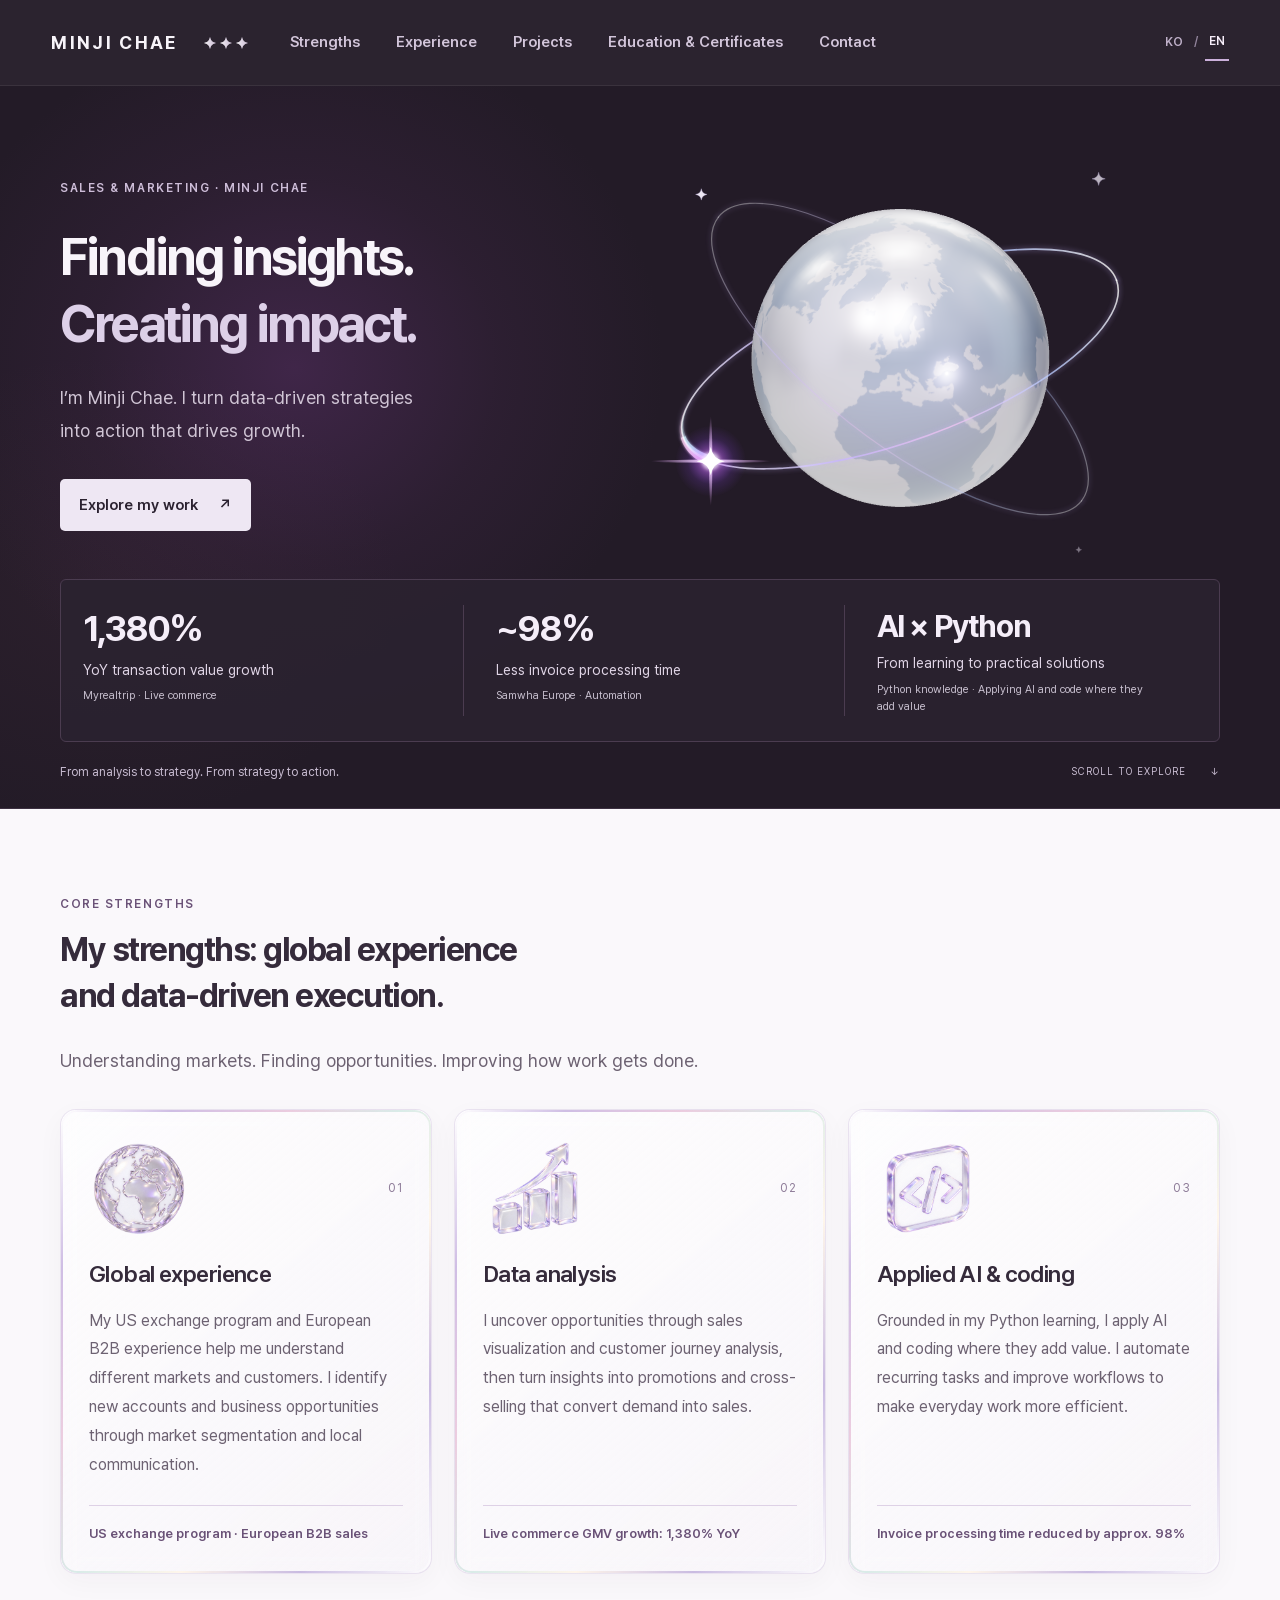
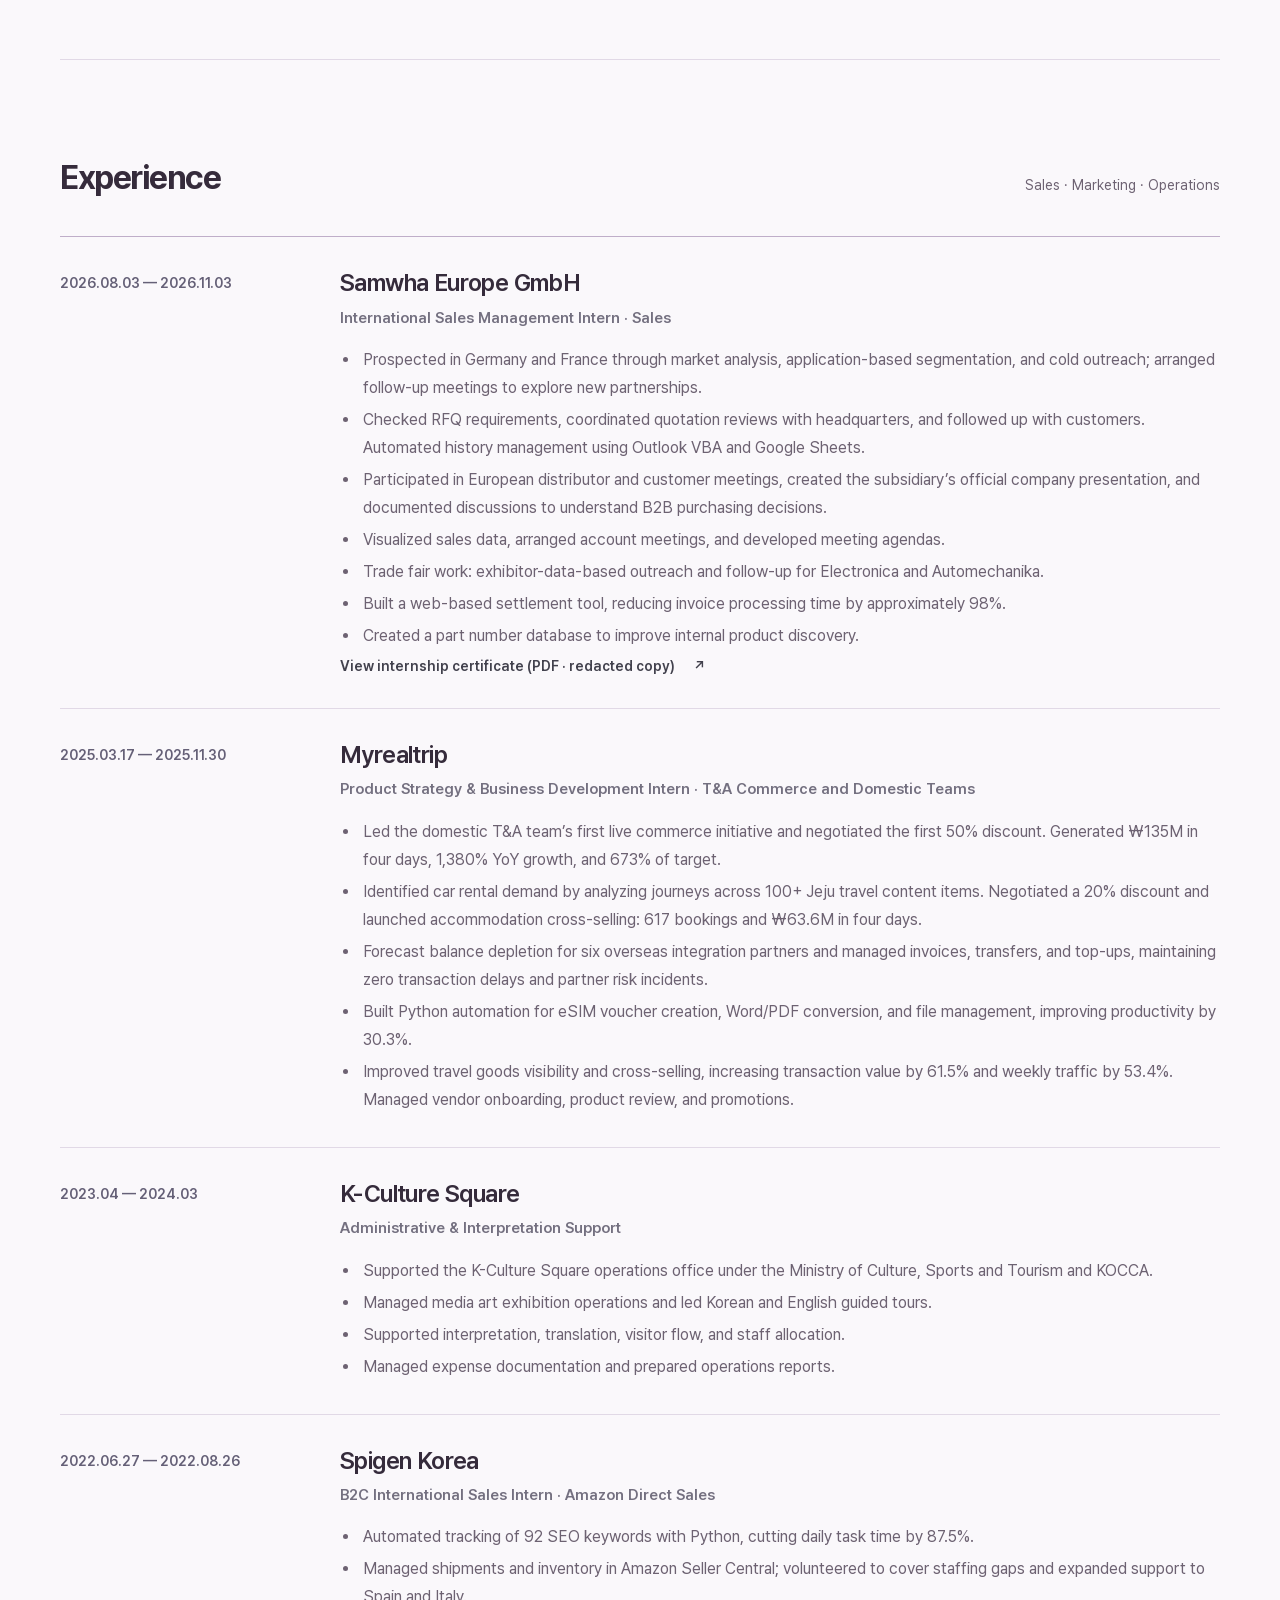
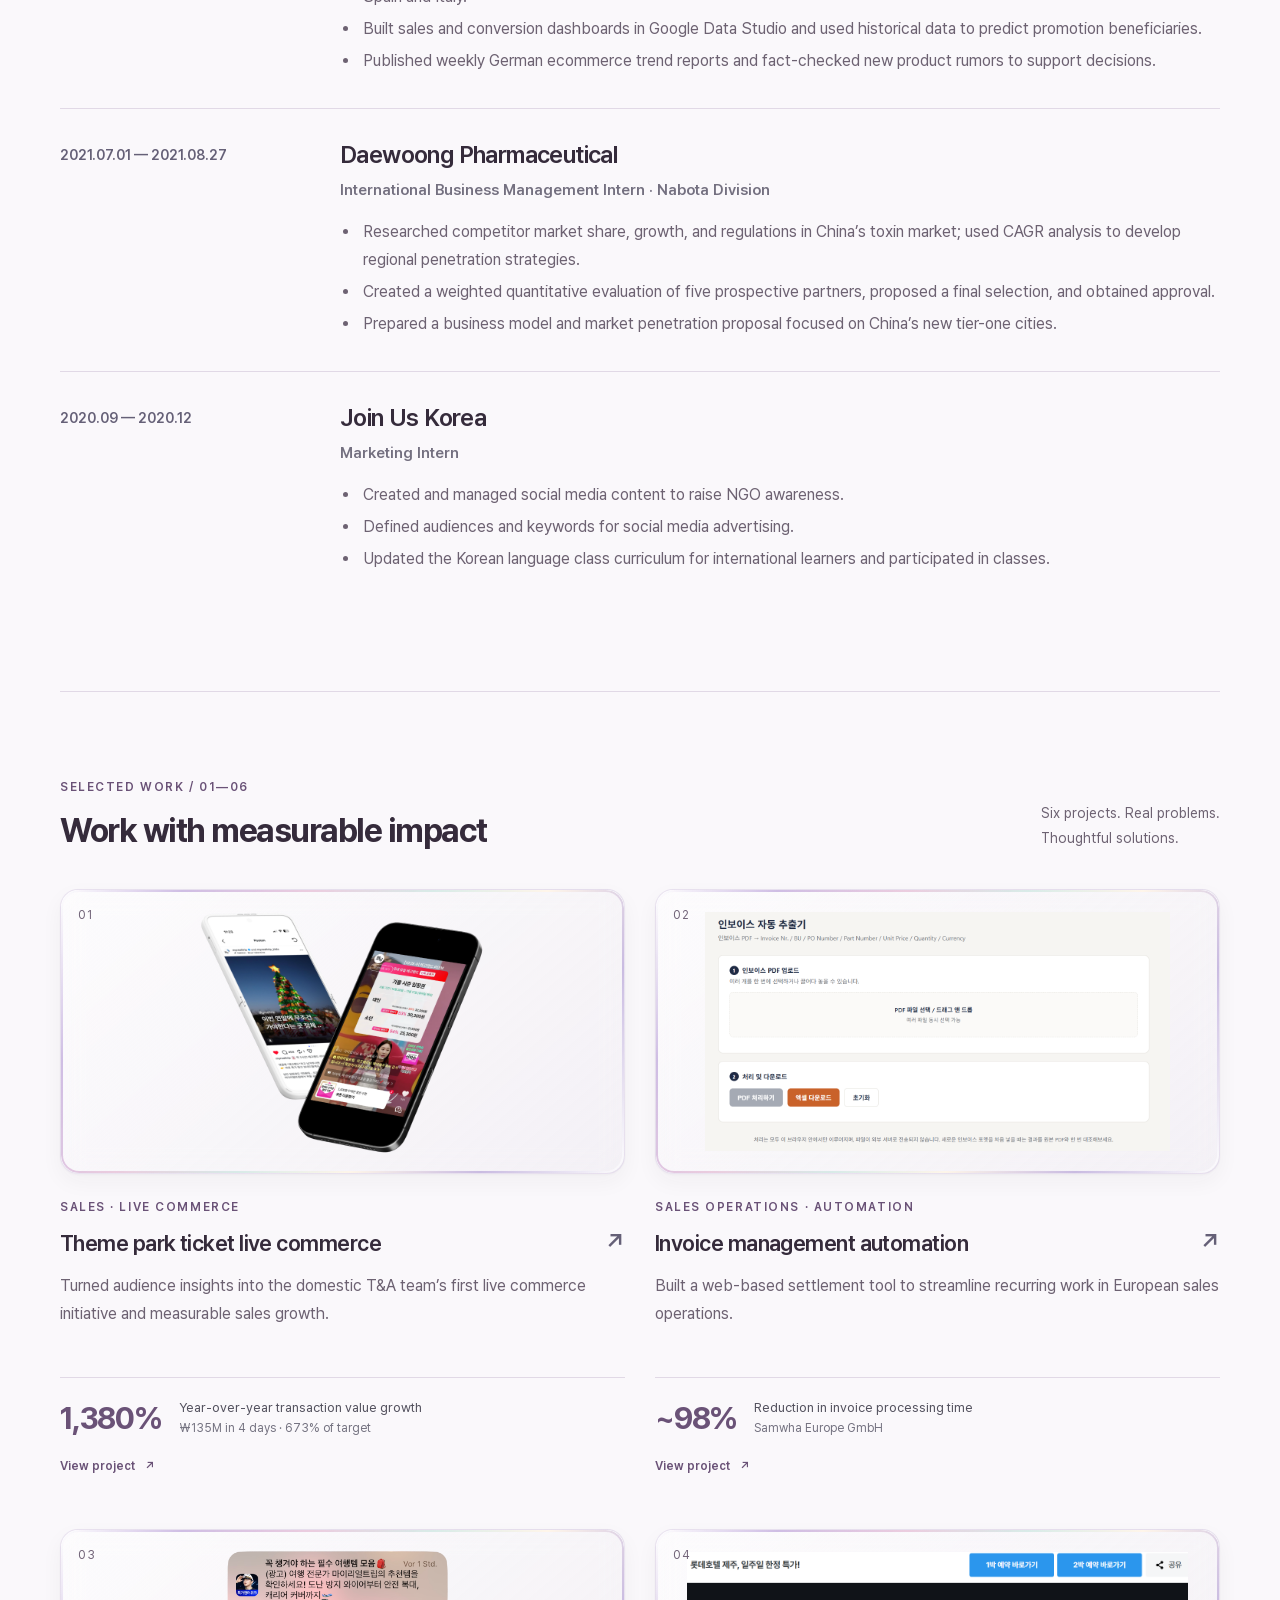
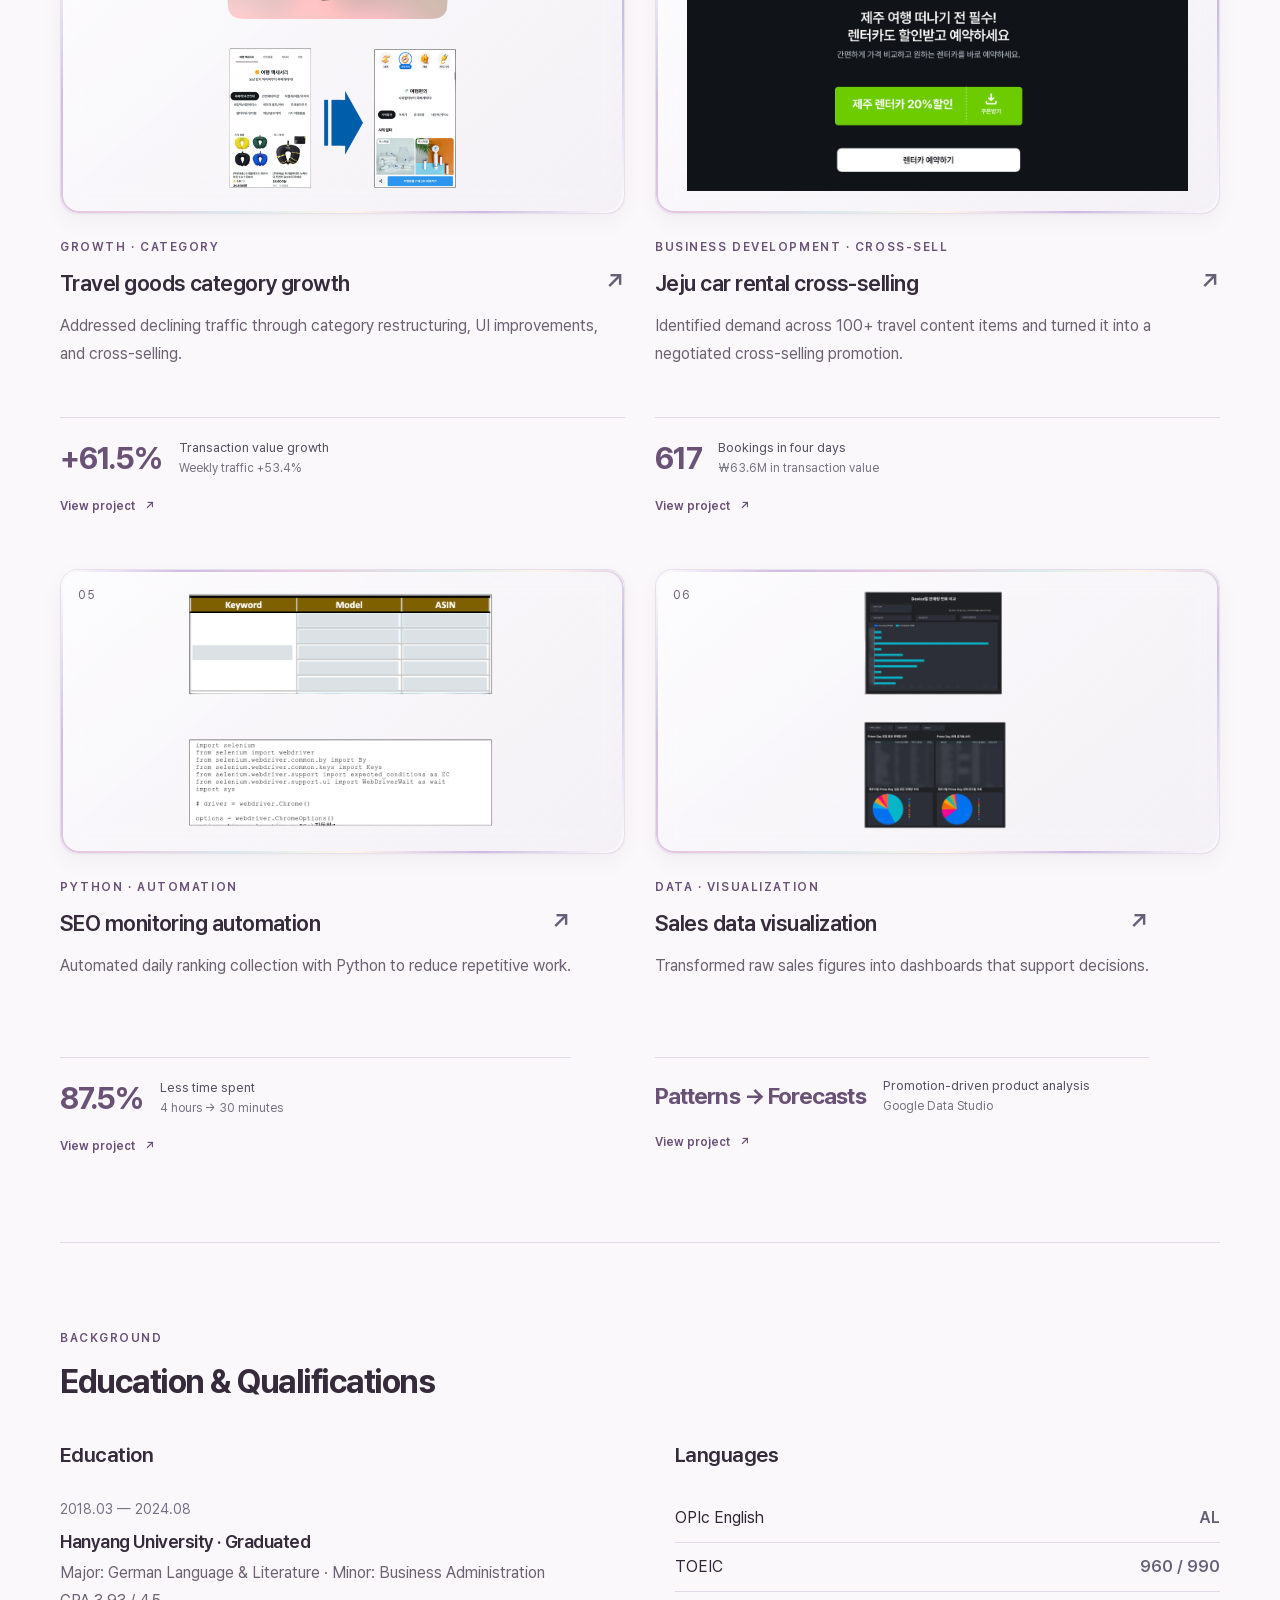
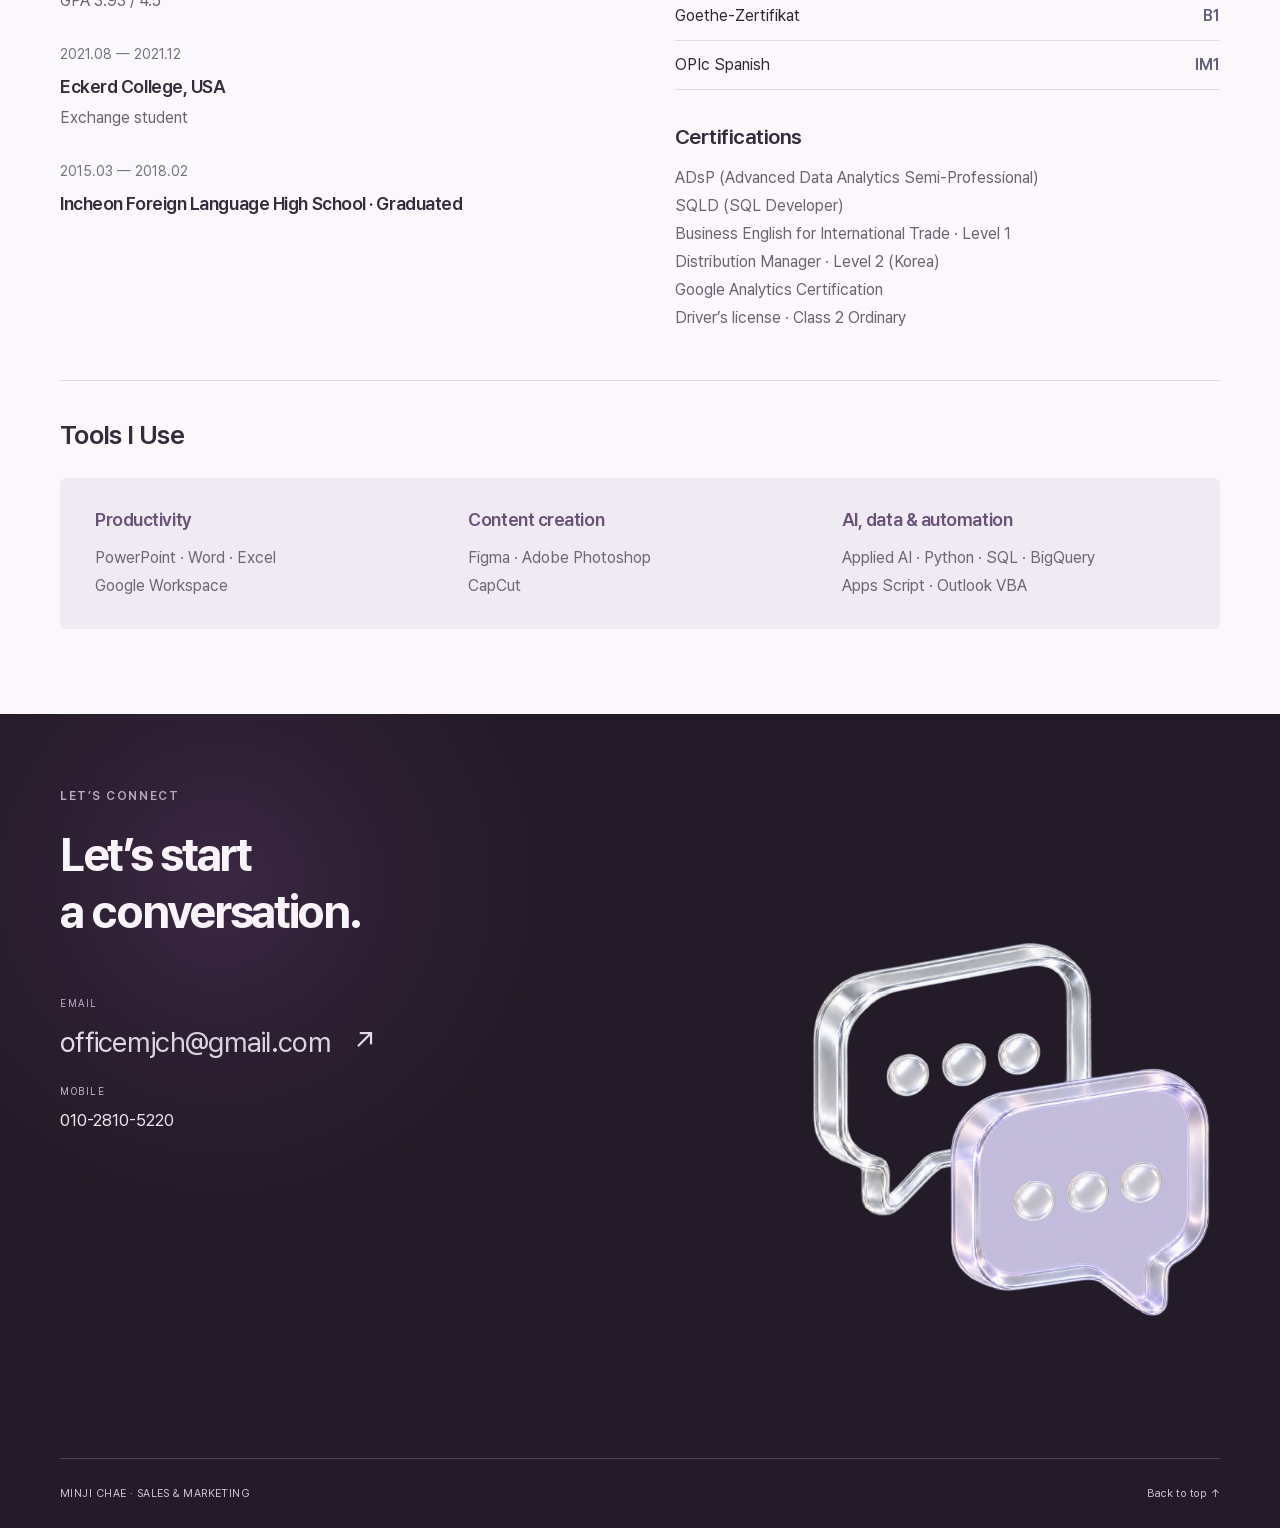
==== commit a60eeeee: "Add files via upload" ====
--- a/en.html
+++ b/en.html
@@ -1 +1 @@
-<!doctype html><html lang="en"><head><meta charset="UTF-8"><meta name="viewport" content="width=device-width,initial-scale=1"><meta name="description" content="Minji Chae’s sales and marketing portfolio: data-driven strategy, promotional planning, and workflow automation."><meta name="theme-color" content="#f6f6f8"><title>Minji Chae | Sales &amp; Marketing Portfolio</title><link rel="preload" href="assets/PretendardVariable.woff2" as="font" type="font/woff2" crossorigin><link rel="stylesheet" href="styles.css"><meta property="og:type" content="website"><meta property="og:site_name" content="Minji Chae Portfolio"><meta property="og:title" content="Minji Chae | Sales &amp;amp; Marketing Portfolio"><meta property="og:description" content="Minji Chae’s sales and marketing portfolio: data-driven strategy, promotional planning, and workflow automation."><meta property="og:url" content="https://minjichaehere.github.io/portfolio/en.html"><meta property="og:locale" content="en_US"><meta property="og:image" content="https://minjichaehere.github.io/portfolio/assets/portfolio-share-globe.png"><meta property="og:image:type" content="image/png"><meta property="og:image:width" content="790"><meta property="og:image:height" content="532"><meta property="og:image:alt" content="Globe with glowing star orbits on a dark plum background"><meta name="twitter:card" content="summary_large_image"><meta name="twitter:title" content="Minji Chae | Sales &amp;amp; Marketing Portfolio"><meta name="twitter:description" content="Minji Chae’s sales and marketing portfolio: data-driven strategy, promotional planning, and workflow automation."><meta name="twitter:image" content="https://minjichaehere.github.io/portfolio/assets/portfolio-share-globe.png"></head><body><a class="skip" href="#main">Skip to content</a><header><a class="brand" href="#home" aria-label="Minji Chae portfolio home">MINJI CHAE<svg class="brand-stars" width="48" height="18" viewBox="0 0 48 18" aria-hidden="true" focusable="false"><defs><linearGradient id="brandStarTone" x1="0" y1="0" x2="1" y2="0"><stop stop-color="#ffffff"/><stop offset=".5" stop-color="#e9dfef"/><stop offset="1" stop-color="#d2c5da"/></linearGradient><filter id="brandStarSoft" x="-40%" y="-40%" width="180%" height="180%"><feGaussianBlur stdDeviation=".65"/></filter><g id="brandStarTrio"><path d="M12 0 Q13.5 10.5 24 12 Q13.5 13.5 12 24 Q10.5 13.5 0 12 Q10.5 10.5 12 0Z" transform="translate(2 3) scale(.5)"/><path d="M12 0 Q13.5 10.5 24 12 Q13.5 13.5 12 24 Q10.5 13.5 0 12 Q10.5 10.5 12 0Z" transform="translate(18 3) scale(.5)"/><path d="M12 0 Q13.5 10.5 24 12 Q13.5 13.5 12 24 Q10.5 13.5 0 12 Q10.5 10.5 12 0Z" transform="translate(34 3) scale(.5)"/></g></defs><g fill="url(#brandStarTone)"><use href="#brandStarTrio" filter="url(#brandStarSoft)" opacity=".65"/><use href="#brandStarTrio" opacity=".85"/></g></svg></a><nav aria-label="Main navigation"><a href="#about">Strengths</a><a href="#experience">Experience</a><a href="#projects">Projects</a><a href="#qualifications">Education & Certificates</a><a href="#contact">Contact</a></nav><div class="language-switch" aria-label="Select language"><a href="index.html" lang="ko">KO</a><span>/</span><a href="en.html" lang="en" aria-current="page">EN</a></div></header><main id="main"><section id="home" class="hero"><div class="hero-inner"><div class="hero-main"><div class="hero-text"><p class="eyebrow">SALES &amp; MARKETING · MINJI CHAE</p><h1>Finding insights.<br><span>Creating impact.</span></h1><p class="hero-description">I’m Minji Chae. I turn data-driven strategies<br class="desktop-break"> into action that drives growth.</p><div class="actions"><a class="btn primary" href="#projects">Explore my work <span aria-hidden="true">↗</span></a></div></div></div><div class="hero-mobile-space" aria-hidden="true"><div class="hero-backdrop" aria-hidden="true"><div class="pearl-art"><img class="globe-fallback" src="assets/globe-static.png" alt="" width="640" height="640"></div></div></div><div class="hero-metrics" aria-label="Key outcomes"><div><strong>1,380%</strong><p>YoY transaction value growth</p><span>Myrealtrip · Live commerce</span></div><div><strong>~98%</strong><p>Less invoice processing time</p><span>Samwha Europe · Automation</span></div><div><strong class="ai-metric">AI × Python</strong><p>From learning to practical solutions</p><span>Python knowledge · Applying AI and code where they add value</span></div></div><div class="hero-bottom"><p>From analysis to strategy. From strategy to action.</p><a href="#projects" aria-label="Scroll to selected work">SCROLL TO EXPLORE <span aria-hidden="true">↓</span></a></div></div></section><div class="wrap"><section id="about" class="section about"><div class="section-heading"><div><p class="eyebrow">CORE STRENGTHS</p><h2>My strengths: global experience<br>and data-driven execution.</h2></div></div><p class="strength-intro">Understanding markets. Finding opportunities. Improving how work gets done.</p><div class="strength-cards"><article class="strength-card"><div class="strength-card-top"><img class="strength-icon" src="assets/strength-global-glass.png" alt="" width="100" height="100" loading="lazy"><span>01</span></div><h3>Global experience</h3><p>My US exchange program and European B2B experience help me understand different markets and customers. I identify new accounts and business opportunities through market segmentation and local communication.</p><div class="strength-proof">US exchange program · European B2B sales</div></article><article class="strength-card"><div class="strength-card-top"><img class="strength-icon" src="assets/strength-data-glass.png" alt="" width="100" height="100" loading="lazy"><span>02</span></div><h3>Data analysis</h3><p>I uncover opportunities through sales visualization and customer journey analysis, then turn insights into promotions and cross-selling that convert demand into sales.</p><div class="strength-proof">Live commerce GMV growth: 1,380% YoY</div></article><article class="strength-card"><div class="strength-card-top"><img class="strength-icon" src="assets/strength-code-glass.png" alt="" width="100" height="100" loading="lazy"><span>03</span></div><h3>Applied AI & coding</h3><p>Grounded in my Python learning, I apply AI and coding where they add value. I automate recurring tasks and improve workflows to make everyday work more efficient.</p><div class="strength-proof">Invoice processing time reduced by approx. 98%</div></article></div></section><section id="experience" class="section"><div class="section-heading"><div><h2>Experience</h2></div><span class="section-aside">Sales · Marketing · Operations</span></div><div class="experience-list"><article class="experience-row"><p class="date">2026.08.03 — Present</p><div><h3>Samwha Europe GmbH</h3><p class="job">International Sales Management Intern · Sales</p><ul><li>Prospected in Germany and France through market analysis, application-based segmentation, and cold outreach; arranged follow-up meetings to explore new partnerships.</li><li>Checked RFQ requirements, coordinated quotation reviews with headquarters, and followed up with customers. Automated history management using Outlook VBA and Google Sheets.</li><li>Participated in European distributor and customer meetings, created the subsidiary’s official company presentation, and documented discussions to understand B2B purchasing decisions.</li><li>Visualized sales data, arranged account meetings, and developed meeting agendas.</li><li>Trade fair work: exhibitor-data-based outreach and follow-up for Electronica and Automechanika.</li><li>Built a web-based settlement tool, reducing invoice processing time by approximately 98%.</li><li>Created a part number database to improve internal product discovery.</li></ul></div></article><article class="experience-row"><p class="date">2025.03.17 — 2025.11.30</p><div><h3>Myrealtrip</h3><p class="job">Product Strategy & Business Development Intern · T&A Commerce and Domestic Teams</p><ul><li>Led the domestic T&A team’s first live commerce initiative and negotiated the first 50% discount. Generated ₩135M in four days, 1,380% YoY growth, and 673% of target.</li><li>Identified car rental demand by analyzing journeys across 100+ Jeju travel content items. Negotiated a 20% discount and launched accommodation cross-selling: 617 bookings and ₩63.6M in four days.</li><li>Forecast balance depletion for six overseas integration partners and managed invoices, transfers, and top-ups, maintaining zero transaction delays and partner risk incidents.</li><li>Built Python automation for eSIM voucher creation, Word/PDF conversion, and file management, improving productivity by 30.3%.</li><li>Improved travel goods visibility and cross-selling, increasing transaction value by 61.5% and weekly traffic by 53.4%. Managed vendor onboarding, product review, and promotions.</li></ul></div></article><article class="experience-row"><p class="date">2023.04 — 2024.03</p><div><h3>K-Culture Square</h3><p class="job">Administrative &amp; Interpretation Support</p><ul><li>Supported the K-Culture Square operations office under the Ministry of Culture, Sports and Tourism and KOCCA.</li><li>Managed media art exhibition operations and led Korean and English guided tours.</li><li>Supported interpretation, translation, visitor flow, and staff allocation.</li><li>Managed expense documentation and prepared operations reports.</li></ul><p class="note"></p></div></article><article class="experience-row"><p class="date">2022.06.27 — 2022.08.26</p><div><h3>Spigen Korea</h3><p class="job">B2C International Sales Intern · Amazon Direct Sales</p><ul><li>Automated tracking of 92 SEO keywords with Python, cutting daily task time by 87.5%.</li><li>Managed shipments and inventory in Amazon Seller Central; volunteered to cover staffing gaps and expanded support to Spain and Italy.</li><li>Built sales and conversion dashboards in Google Data Studio and used historical data to predict promotion beneficiaries.</li><li>Published weekly German ecommerce trend reports and fact-checked new product rumors to support decisions.</li></ul></div></article><article class="experience-row"><p class="date">2021.07.01 — 2021.08.27</p><div><h3>Daewoong Pharmaceutical</h3><p class="job">International Business Management Intern · Nabota Division</p><ul><li>Researched competitor market share, growth, and regulations in China’s toxin market; used CAGR analysis to develop regional penetration strategies.</li><li>Created a weighted quantitative evaluation of five prospective partners, proposed a final selection, and obtained approval.</li><li>Prepared a business model and market penetration proposal focused on China’s new tier-one cities.</li></ul></div></article><article class="experience-row"><p class="date">2020.09 — 2020.12</p><div><h3>Join Us Korea</h3><p class="job">Marketing Intern</p><ul><li>Created and managed social media content to raise NGO awareness.</li><li>Defined audiences and keywords for social media advertising.</li><li>Updated the Korean language class curriculum for international learners and participated in classes.</li></ul><p class="note"></p></div></article></div></section><section id="projects" class="section"><div class="section-heading"><div><p class="eyebrow">SELECTED WORK / 01—06</p><h2>Work with measurable impact</h2></div><p>Six projects. Real problems.<br>Thoughtful solutions.</p></div><div class="project-grid"><button class="project-card" data-project="live" aria-haspopup="dialog"><div class="project-image live"><span class="project-no">01</span><span class="source-crop" style="--crop-ratio:780/660;--source-width:138.46154%;--source-left:-19.23077%;--source-top:-41.66667%"><img src="assets/live-cutout.png" alt="Theme park social content and live commerce broadcast" loading="lazy"></span></div><div class="project-copy"><p class="eyebrow">SALES · LIVE COMMERCE</p><h3>Theme park ticket live commerce<span aria-hidden="true">↗</span></h3><p>Turned audience insights into the domestic T&A team’s first live commerce initiative and measurable sales growth.</p><div class="card-result"><strong>1,380%</strong><span>Year-over-year transaction value growth<small>₩135M in 4 days · 673% of target</small></span></div><span class="detail-link">View project <span aria-hidden="true">↗</span></span></div></button><button class="project-card" data-project="invoice" aria-haspopup="dialog"><div class="project-image invoice"><span class="project-no">02</span><img src="assets/invoice-clean.png" alt="Invoice PDF extraction and Excel download tool" loading="lazy"></div><div class="project-copy"><p class="eyebrow">SALES OPERATIONS · AUTOMATION</p><h3>Invoice management automation<span aria-hidden="true">↗</span></h3><p>Built a web-based settlement tool to streamline recurring work in European sales operations.</p><div class="card-result"><strong>~98%</strong><span>Reduction in invoice processing time<small>Samwha Europe GmbH</small></span></div><span class="detail-link">View project <span aria-hidden="true">↗</span></span></div></button><button class="project-card" data-project="category" aria-haspopup="dialog"><div class="project-image category"><span class="project-no">03</span><span class="source-crop" style="--crop-ratio:830/860;--source-width:130.12048%;--source-left:-9.03614%;--source-top:-16.27907%"><img src="assets/category-cutout.png" alt="Travel goods category UI before and after improvements" loading="lazy"></span></div><div class="project-copy"><p class="eyebrow">GROWTH · CATEGORY</p><h3>Travel goods category growth<span aria-hidden="true">↗</span></h3><p>Addressed declining traffic through category restructuring, UI improvements, and cross-selling.</p><div class="card-result"><strong>+61.5%</strong><span>Transaction value growth<small>Weekly traffic +53.4%</small></span></div><span class="detail-link">View project <span aria-hidden="true">↗</span></span></div></button><button class="project-card" data-project="rental" aria-haspopup="dialog"><div class="project-image rental"><span class="project-no">04</span><img src="assets/jeju-hotel-coupon.png" alt="Jeju rental car 20% discount coupon within a hotel promotion" loading="lazy"></div><div class="project-copy"><p class="eyebrow">BUSINESS DEVELOPMENT · CROSS-SELL</p><h3>Jeju car rental cross-selling<span aria-hidden="true">↗</span></h3><p>Identified demand across 100+ travel content items and turned it into a negotiated cross-selling promotion.</p><div class="card-result"><strong>617</strong><span>Bookings in four days<small>₩63.6M in transaction value</small></span></div><span class="detail-link">View project <span aria-hidden="true">↗</span></span></div></button><button class="project-card" data-project="seo" aria-haspopup="dialog"><div class="project-image seo"><span class="project-no">05</span><span class="source-crop" style="--crop-ratio:800/620;--source-width:135.00000%;--source-left:-18.12500%;--source-top:-37.90323%"><img src="assets/seo-redacted.png" alt="Keyword and ASIN table with Python automation code" loading="lazy"></span></div><div class="project-copy"><p class="eyebrow">PYTHON · AUTOMATION</p><h3>SEO monitoring automation<span aria-hidden="true">↗</span></h3><p>Automated daily ranking collection with Python to reduce repetitive work.</p><div class="card-result"><strong>87.5%</strong><span>Less time spent<small>4 hours → 30 minutes</small></span></div><span class="detail-link">View project <span aria-hidden="true">↗</span></span></div></button><button class="project-card" data-project="data" aria-haspopup="dialog"><div class="project-image data"><span class="project-no">06</span><span class="source-crop" style="--crop-ratio:640/1035;--source-width:168.75000%;--source-left:-35.93750%;--source-top:-2.89855%"><img src="assets/spigen-dashboard-private.png" alt="Sales dashboard for analyzing products benefiting from promotions" loading="lazy"></span></div><div class="project-copy"><p class="eyebrow">DATA · VISUALIZATION</p><h3>Sales data visualization<span aria-hidden="true">↗</span></h3><p>Transformed raw sales figures into dashboards that support decisions.</p><div class="card-result"><strong>Patterns → Forecasts</strong><span>Promotion-driven product analysis<small>Google Data Studio</small></span></div><span class="detail-link">View project <span aria-hidden="true">↗</span></span></div></button></div></section><section id="qualifications" class="section qualifications"><div class="section-heading"><div><p class="eyebrow">BACKGROUND</p><h2>Education &amp; Qualifications</h2></div></div><div class="background-grid"><div><h3>Education</h3><article><span class="date">2018.03 — 2024.08</span><h4>Hanyang University · Graduated</h4><p>Major: German Language &amp; Literature · Minor: Business Administration<br>GPA 3.93 / 4.5</p></article><article><span class="date">2021.08 — 2021.12</span><h4>Eckerd College, USA</h4><p>Exchange student</p></article><article><span class="date">2015.03 — 2018.02</span><h4>Incheon Foreign Language High School · Graduated</h4></article></div><div><h3>Languages</h3><dl><div><dt>OPIc English</dt><dd>AL</dd></div><div><dt>TOEIC</dt><dd>960 / 990</dd></div><div><dt>Goethe-Zertifikat</dt><dd>B1</dd></div><div><dt>OPIc Spanish</dt><dd>IM1</dd></div></dl><h3 class="cert-title">Certifications</h3><p>ADsP (Advanced Data Analytics Semi-Professional)<br>SQLD (SQL Developer)<br>Business English for International Trade · Level 1<br>Distribution Manager · Level 2 (Korea)<br>Google Analytics Certification<br>Driver’s license · Class 2 Ordinary</p></div></div><div class="available-tools"><h3 class="tools-heading">Tools I Use</h3><div class="skills"><div><h3>Productivity</h3><p>PowerPoint · Word · Excel<br>Google Workspace</p></div><div><h3>Content creation</h3><p>Figma · Adobe Photoshop<br>CapCut</p></div><div><h3>AI, data & automation</h3><p>Applied AI · Python · SQL · BigQuery<br>Apps Script · Outlook VBA</p></div></div></div></section></div><section id="contact" class="contact"><div class="wrap"><p class="eyebrow">LET’S CONNECT</p><h2>Let’s start<br>a conversation.</h2><div class="contact-grid"><div><span class="contact-label">EMAIL</span><a class="email" href="mailto:officemjch@gmail.com">officemjch@gmail.com <span aria-hidden="true">↗</span></a><span class="contact-label">MOBILE</span><a href="tel:+821028105220">010-2810-5220</a></div></div><div class="contact-art" aria-hidden="true"><img src="assets/contact-opal-rim.png" alt="" width="1024" height="1024" loading="lazy"></div><footer><span>MINJI CHAE · SALES &amp; MARKETING</span><a href="#home">Back to top <span aria-hidden="true">↑</span></a></footer></div></section></main><dialog id="project-dialog" aria-labelledby="dialog-title"><div class="dialog-bar"><span>PROJECT DETAIL</span><button id="close-dialog" aria-label="Close project details">Close <span aria-hidden="true">×</span></button></div><div id="dialog-content"></div></dialog><script src="app.js"></script><script type="module" src="pearl.js"></script></body></html>
+<!doctype html><html lang="en"><head><meta charset="UTF-8"><meta name="viewport" content="width=device-width,initial-scale=1"><meta name="description" content="Minji Chae’s sales and marketing portfolio: data-driven strategy, promotional planning, and workflow automation."><meta name="theme-color" content="#f6f6f8"><title>Minji Chae | Sales &amp; Marketing Portfolio</title><link rel="preload" href="assets/PretendardVariable.woff2" as="font" type="font/woff2" crossorigin><link rel="stylesheet" href="styles.css"><meta property="og:type" content="website"><meta property="og:site_name" content="Minji Chae Portfolio"><meta property="og:title" content="Minji Chae | Sales &amp;amp; Marketing Portfolio"><meta property="og:description" content="Minji Chae’s sales and marketing portfolio: data-driven strategy, promotional planning, and workflow automation."><meta property="og:url" content="https://minjichaehere.github.io/portfolio/en.html"><meta property="og:locale" content="en_US"><meta property="og:image" content="https://minjichaehere.github.io/portfolio/assets/portfolio-share-globe.png"><meta property="og:image:type" content="image/png"><meta property="og:image:width" content="790"><meta property="og:image:height" content="532"><meta property="og:image:alt" content="Globe with glowing star orbits on a dark plum background"><meta name="twitter:card" content="summary_large_image"><meta name="twitter:title" content="Minji Chae | Sales &amp;amp; Marketing Portfolio"><meta name="twitter:description" content="Minji Chae’s sales and marketing portfolio: data-driven strategy, promotional planning, and workflow automation."><meta name="twitter:image" content="https://minjichaehere.github.io/portfolio/assets/portfolio-share-globe.png"></head><body><a class="skip" href="#main">Skip to content</a><header><a class="brand" href="#home" aria-label="Minji Chae portfolio home">MINJI CHAE<svg class="brand-stars" width="48" height="18" viewBox="0 0 48 18" aria-hidden="true" focusable="false"><defs><linearGradient id="brandStarTone" x1="0" y1="0" x2="1" y2="0"><stop stop-color="#ffffff"/><stop offset=".5" stop-color="#e9dfef"/><stop offset="1" stop-color="#d2c5da"/></linearGradient><filter id="brandStarSoft" x="-40%" y="-40%" width="180%" height="180%"><feGaussianBlur stdDeviation=".65"/></filter><g id="brandStarTrio"><path d="M12 0 Q13.5 10.5 24 12 Q13.5 13.5 12 24 Q10.5 13.5 0 12 Q10.5 10.5 12 0Z" transform="translate(2 3) scale(.5)"/><path d="M12 0 Q13.5 10.5 24 12 Q13.5 13.5 12 24 Q10.5 13.5 0 12 Q10.5 10.5 12 0Z" transform="translate(18 3) scale(.5)"/><path d="M12 0 Q13.5 10.5 24 12 Q13.5 13.5 12 24 Q10.5 13.5 0 12 Q10.5 10.5 12 0Z" transform="translate(34 3) scale(.5)"/></g></defs><g fill="url(#brandStarTone)"><use href="#brandStarTrio" filter="url(#brandStarSoft)" opacity=".65"/><use href="#brandStarTrio" opacity=".85"/></g></svg></a><nav aria-label="Main navigation"><a href="#about">Strengths</a><a href="#experience">Experience</a><a href="#projects">Projects</a><a href="#qualifications">Education & Certificates</a><a href="#contact">Contact</a></nav><div class="language-switch" aria-label="Select language"><a href="index.html" lang="ko">KO</a><span>/</span><a href="en.html" lang="en" aria-current="page">EN</a></div></header><main id="main"><section id="home" class="hero"><div class="hero-inner"><div class="hero-main"><div class="hero-text"><p class="eyebrow">SALES &amp; MARKETING · MINJI CHAE</p><h1>Finding insights.<br><span>Creating impact.</span></h1><p class="hero-description">I’m Minji Chae. I turn data-driven strategies<br class="desktop-break"> into action that drives growth.</p><div class="actions"><a class="btn primary" href="#projects">Explore my work <span aria-hidden="true">↗</span></a></div></div></div><div class="hero-mobile-space" aria-hidden="true"><div class="hero-backdrop" aria-hidden="true"><div class="pearl-art"><img class="globe-fallback" src="assets/globe-static.png" alt="" width="640" height="640"></div></div></div><div class="hero-metrics" aria-label="Key outcomes"><div><strong>1,380%</strong><p>YoY transaction value growth</p><span>Myrealtrip · Live commerce</span></div><div><strong>~98%</strong><p>Less invoice processing time</p><span>Samwha Europe · Automation</span></div><div><strong class="ai-metric">AI × Python</strong><p>From learning to practical solutions</p><span>Python knowledge · Applying AI and code where they add value</span></div></div><div class="hero-bottom"><p>From analysis to strategy. From strategy to action.</p><a href="#projects" aria-label="Scroll to selected work">SCROLL TO EXPLORE <span aria-hidden="true">↓</span></a></div></div></section><div class="wrap"><section id="about" class="section about"><div class="section-heading"><div><p class="eyebrow">CORE STRENGTHS</p><h2>My strengths: global experience<br>and data-driven execution.</h2></div></div><p class="strength-intro">Understanding markets. Finding opportunities. Improving how work gets done.</p><div class="strength-cards"><article class="strength-card"><div class="strength-card-top"><img class="strength-icon" src="assets/strength-global-glass.png" alt="" width="100" height="100" loading="lazy"><span>01</span></div><h3>Global experience</h3><p>My US exchange program and European B2B experience help me understand different markets and customers. I identify new accounts and business opportunities through market segmentation and local communication.</p><div class="strength-proof">US exchange program · European B2B sales</div></article><article class="strength-card"><div class="strength-card-top"><img class="strength-icon" src="assets/strength-data-glass.png" alt="" width="100" height="100" loading="lazy"><span>02</span></div><h3>Data analysis</h3><p>I uncover opportunities through sales visualization and customer journey analysis, then turn insights into promotions and cross-selling that convert demand into sales.</p><div class="strength-proof">Live commerce GMV growth: 1,380% YoY</div></article><article class="strength-card"><div class="strength-card-top"><img class="strength-icon" src="assets/strength-code-glass.png" alt="" width="100" height="100" loading="lazy"><span>03</span></div><h3>Applied AI & coding</h3><p>Grounded in my Python learning, I apply AI and coding where they add value. I automate recurring tasks and improve workflows to make everyday work more efficient.</p><div class="strength-proof">Invoice processing time reduced by approx. 98%</div></article></div></section><section id="experience" class="section"><div class="section-heading"><div><h2>Experience</h2></div><span class="section-aside">Sales · Marketing · Operations</span></div><div class="experience-list"><article class="experience-row"><p class="date">2026.08.03 — 2026.11.03</p><div><h3>Samwha Europe GmbH</h3><p class="job">International Sales Management Intern · Sales</p><ul><li>Prospected in Germany and France through market analysis, application-based segmentation, and cold outreach; arranged follow-up meetings to explore new partnerships.</li><li>Checked RFQ requirements, coordinated quotation reviews with headquarters, and followed up with customers. Automated history management using Outlook VBA and Google Sheets.</li><li>Participated in European distributor and customer meetings, created the subsidiary’s official company presentation, and documented discussions to understand B2B purchasing decisions.</li><li>Visualized sales data, arranged account meetings, and developed meeting agendas.</li><li>Trade fair work: exhibitor-data-based outreach and follow-up for Electronica and Automechanika.</li><li>Built a web-based settlement tool, reducing invoice processing time by approximately 98%.</li><li>Created a part number database to improve internal product discovery.</li></ul><p><a class="text-link" href="assets/samwha-internship-certificate-public.pdf" target="_blank" rel="noopener noreferrer">View internship certificate (PDF · redacted copy) <span aria-hidden="true">↗</span></a></p></div></article><article class="experience-row"><p class="date">2025.03.17 — 2025.11.30</p><div><h3>Myrealtrip</h3><p class="job">Product Strategy & Business Development Intern · T&A Commerce and Domestic Teams</p><ul><li>Led the domestic T&A team’s first live commerce initiative and negotiated the first 50% discount. Generated ₩135M in four days, 1,380% YoY growth, and 673% of target.</li><li>Identified car rental demand by analyzing journeys across 100+ Jeju travel content items. Negotiated a 20% discount and launched accommodation cross-selling: 617 bookings and ₩63.6M in four days.</li><li>Forecast balance depletion for six overseas integration partners and managed invoices, transfers, and top-ups, maintaining zero transaction delays and partner risk incidents.</li><li>Built Python automation for eSIM voucher creation, Word/PDF conversion, and file management, improving productivity by 30.3%.</li><li>Improved travel goods visibility and cross-selling, increasing transaction value by 61.5% and weekly traffic by 53.4%. Managed vendor onboarding, product review, and promotions.</li></ul></div></article><article class="experience-row"><p class="date">2023.04 — 2024.03</p><div><h3>K-Culture Square</h3><p class="job">Administrative &amp; Interpretation Support</p><ul><li>Supported the K-Culture Square operations office under the Ministry of Culture, Sports and Tourism and KOCCA.</li><li>Managed media art exhibition operations and led Korean and English guided tours.</li><li>Supported interpretation, translation, visitor flow, and staff allocation.</li><li>Managed expense documentation and prepared operations reports.</li></ul><p class="note"></p></div></article><article class="experience-row"><p class="date">2022.06.27 — 2022.08.26</p><div><h3>Spigen Korea</h3><p class="job">B2C International Sales Intern · Amazon Direct Sales</p><ul><li>Automated tracking of 92 SEO keywords with Python, cutting daily task time by 87.5%.</li><li>Managed shipments and inventory in Amazon Seller Central; volunteered to cover staffing gaps and expanded support to Spain and Italy.</li><li>Built sales and conversion dashboards in Google Data Studio and used historical data to predict promotion beneficiaries.</li><li>Published weekly German ecommerce trend reports and fact-checked new product rumors to support decisions.</li></ul></div></article><article class="experience-row"><p class="date">2021.07.01 — 2021.08.27</p><div><h3>Daewoong Pharmaceutical</h3><p class="job">International Business Management Intern · Nabota Division</p><ul><li>Researched competitor market share, growth, and regulations in China’s toxin market; used CAGR analysis to develop regional penetration strategies.</li><li>Created a weighted quantitative evaluation of five prospective partners, proposed a final selection, and obtained approval.</li><li>Prepared a business model and market penetration proposal focused on China’s new tier-one cities.</li></ul></div></article><article class="experience-row"><p class="date">2020.09 — 2020.12</p><div><h3>Join Us Korea</h3><p class="job">Marketing Intern</p><ul><li>Created and managed social media content to raise NGO awareness.</li><li>Defined audiences and keywords for social media advertising.</li><li>Updated the Korean language class curriculum for international learners and participated in classes.</li></ul><p class="note"></p></div></article></div></section><section id="projects" class="section"><div class="section-heading"><div><p class="eyebrow">SELECTED WORK / 01—06</p><h2>Work with measurable impact</h2></div><p>Six projects. Real problems.<br>Thoughtful solutions.</p></div><div class="project-grid"><button class="project-card" data-project="live" aria-haspopup="dialog"><div class="project-image live"><span class="project-no">01</span><span class="source-crop" style="--crop-ratio:780/660;--source-width:138.46154%;--source-left:-19.23077%;--source-top:-41.66667%"><img src="assets/live-cutout.png" alt="Theme park social content and live commerce broadcast" loading="lazy"></span></div><div class="project-copy"><p class="eyebrow">SALES · LIVE COMMERCE</p><h3>Theme park ticket live commerce<span aria-hidden="true">↗</span></h3><p>Turned audience insights into the domestic T&A team’s first live commerce initiative and measurable sales growth.</p><div class="card-result"><strong>1,380%</strong><span>Year-over-year transaction value growth<small>₩135M in 4 days · 673% of target</small></span></div><span class="detail-link">View project <span aria-hidden="true">↗</span></span></div></button><button class="project-card" data-project="invoice" aria-haspopup="dialog"><div class="project-image invoice"><span class="project-no">02</span><img src="assets/invoice-clean.png" alt="Invoice PDF extraction and Excel download tool" loading="lazy"></div><div class="project-copy"><p class="eyebrow">SALES OPERATIONS · AUTOMATION</p><h3>Invoice management automation<span aria-hidden="true">↗</span></h3><p>Built a web-based settlement tool to streamline recurring work in European sales operations.</p><div class="card-result"><strong>~98%</strong><span>Reduction in invoice processing time<small>Samwha Europe GmbH</small></span></div><span class="detail-link">View project <span aria-hidden="true">↗</span></span></div></button><button class="project-card" data-project="category" aria-haspopup="dialog"><div class="project-image category"><span class="project-no">03</span><span class="source-crop" style="--crop-ratio:830/860;--source-width:130.12048%;--source-left:-9.03614%;--source-top:-16.27907%"><img src="assets/category-cutout.png" alt="Travel goods category UI before and after improvements" loading="lazy"></span></div><div class="project-copy"><p class="eyebrow">GROWTH · CATEGORY</p><h3>Travel goods category growth<span aria-hidden="true">↗</span></h3><p>Addressed declining traffic through category restructuring, UI improvements, and cross-selling.</p><div class="card-result"><strong>+61.5%</strong><span>Transaction value growth<small>Weekly traffic +53.4%</small></span></div><span class="detail-link">View project <span aria-hidden="true">↗</span></span></div></button><button class="project-card" data-project="rental" aria-haspopup="dialog"><div class="project-image rental"><span class="project-no">04</span><img src="assets/jeju-hotel-coupon.png" alt="Jeju rental car 20% discount coupon within a hotel promotion" loading="lazy"></div><div class="project-copy"><p class="eyebrow">BUSINESS DEVELOPMENT · CROSS-SELL</p><h3>Jeju car rental cross-selling<span aria-hidden="true">↗</span></h3><p>Identified demand across 100+ travel content items and turned it into a negotiated cross-selling promotion.</p><div class="card-result"><strong>617</strong><span>Bookings in four days<small>₩63.6M in transaction value</small></span></div><span class="detail-link">View project <span aria-hidden="true">↗</span></span></div></button><button class="project-card" data-project="seo" aria-haspopup="dialog"><div class="project-image seo"><span class="project-no">05</span><span class="source-crop" style="--crop-ratio:800/620;--source-width:135.00000%;--source-left:-18.12500%;--source-top:-37.90323%"><img src="assets/seo-redacted.png" alt="Keyword and ASIN table with Python automation code" loading="lazy"></span></div><div class="project-copy"><p class="eyebrow">PYTHON · AUTOMATION</p><h3>SEO monitoring automation<span aria-hidden="true">↗</span></h3><p>Automated daily ranking collection with Python to reduce repetitive work.</p><div class="card-result"><strong>87.5%</strong><span>Less time spent<small>4 hours → 30 minutes</small></span></div><span class="detail-link">View project <span aria-hidden="true">↗</span></span></div></button><button class="project-card" data-project="data" aria-haspopup="dialog"><div class="project-image data"><span class="project-no">06</span><span class="source-crop" style="--crop-ratio:640/1035;--source-width:168.75000%;--source-left:-35.93750%;--source-top:-2.89855%"><img src="assets/spigen-dashboard-private.png" alt="Sales dashboard for analyzing products benefiting from promotions" loading="lazy"></span></div><div class="project-copy"><p class="eyebrow">DATA · VISUALIZATION</p><h3>Sales data visualization<span aria-hidden="true">↗</span></h3><p>Transformed raw sales figures into dashboards that support decisions.</p><div class="card-result"><strong>Patterns → Forecasts</strong><span>Promotion-driven product analysis<small>Google Data Studio</small></span></div><span class="detail-link">View project <span aria-hidden="true">↗</span></span></div></button></div></section><section id="qualifications" class="section qualifications"><div class="section-heading"><div><p class="eyebrow">BACKGROUND</p><h2>Education &amp; Qualifications</h2></div></div><div class="background-grid"><div><h3>Education</h3><article><span class="date">2018.03 — 2024.08</span><h4>Hanyang University · Graduated</h4><p>Major: German Language &amp; Literature · Minor: Business Administration<br>GPA 3.93 / 4.5</p></article><article><span class="date">2021.08 — 2021.12</span><h4>Eckerd College, USA</h4><p>Exchange student</p></article><article><span class="date">2015.03 — 2018.02</span><h4>Incheon Foreign Language High School · Graduated</h4></article></div><div><h3>Languages</h3><dl><div><dt>OPIc English</dt><dd>AL</dd></div><div><dt>TOEIC</dt><dd>960 / 990</dd></div><div><dt>Goethe-Zertifikat</dt><dd>B1</dd></div><div><dt>OPIc Spanish</dt><dd>IM1</dd></div></dl><h3 class="cert-title">Certifications</h3><p>ADsP (Advanced Data Analytics Semi-Professional)<br>SQLD (SQL Developer)<br>Business English for International Trade · Level 1<br>Distribution Manager · Level 2 (Korea)<br>Google Analytics Certification<br>Driver’s license · Class 2 Ordinary</p></div></div><div class="available-tools"><h3 class="tools-heading">Tools I Use</h3><div class="skills"><div><h3>Productivity</h3><p>PowerPoint · Word · Excel<br>Google Workspace</p></div><div><h3>Content creation</h3><p>Figma · Adobe Photoshop<br>CapCut</p></div><div><h3>AI, data & automation</h3><p>Applied AI · Python · SQL · BigQuery<br>Apps Script · Outlook VBA</p></div></div></div></section></div><section id="contact" class="contact"><div class="wrap"><p class="eyebrow">LET’S CONNECT</p><h2>Let’s start<br>a conversation.</h2><div class="contact-grid"><div><span class="contact-label">EMAIL</span><a class="email" href="mailto:officemjch@gmail.com">officemjch@gmail.com <span aria-hidden="true">↗</span></a><span class="contact-label">MOBILE</span><a href="tel:+821028105220">010-2810-5220</a></div></div><div class="contact-art" aria-hidden="true"><img src="assets/contact-opal-rim.png" alt="" width="1024" height="1024" loading="lazy"></div><footer><span>MINJI CHAE · SALES &amp; MARKETING</span><a href="#home">Back to top <span aria-hidden="true">↑</span></a></footer></div></section></main><dialog id="project-dialog" aria-labelledby="dialog-title"><div class="dialog-bar"><span>PROJECT DETAIL</span><button id="close-dialog" aria-label="Close project details">Close <span aria-hidden="true">×</span></button></div><div id="dialog-content"></div></dialog><script src="app.js"></script><script type="module" src="pearl.js"></script></body></html>
